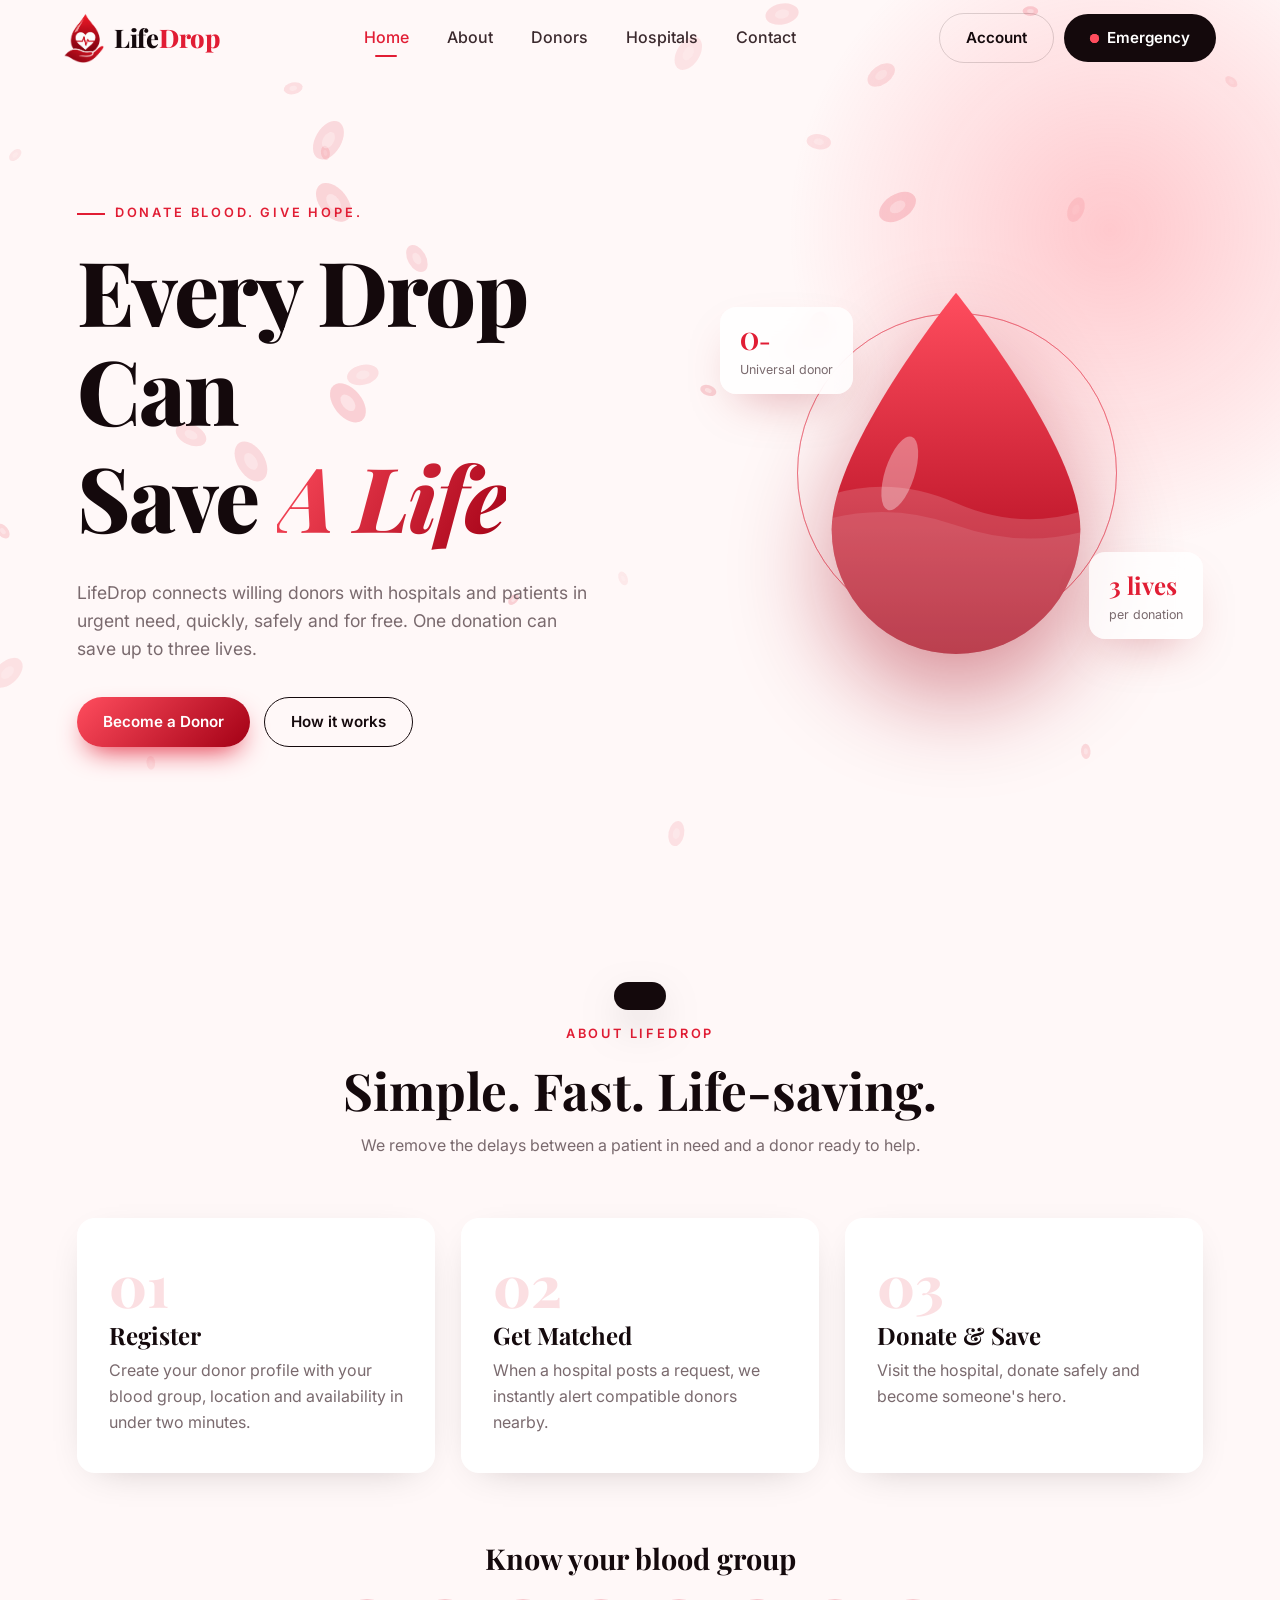
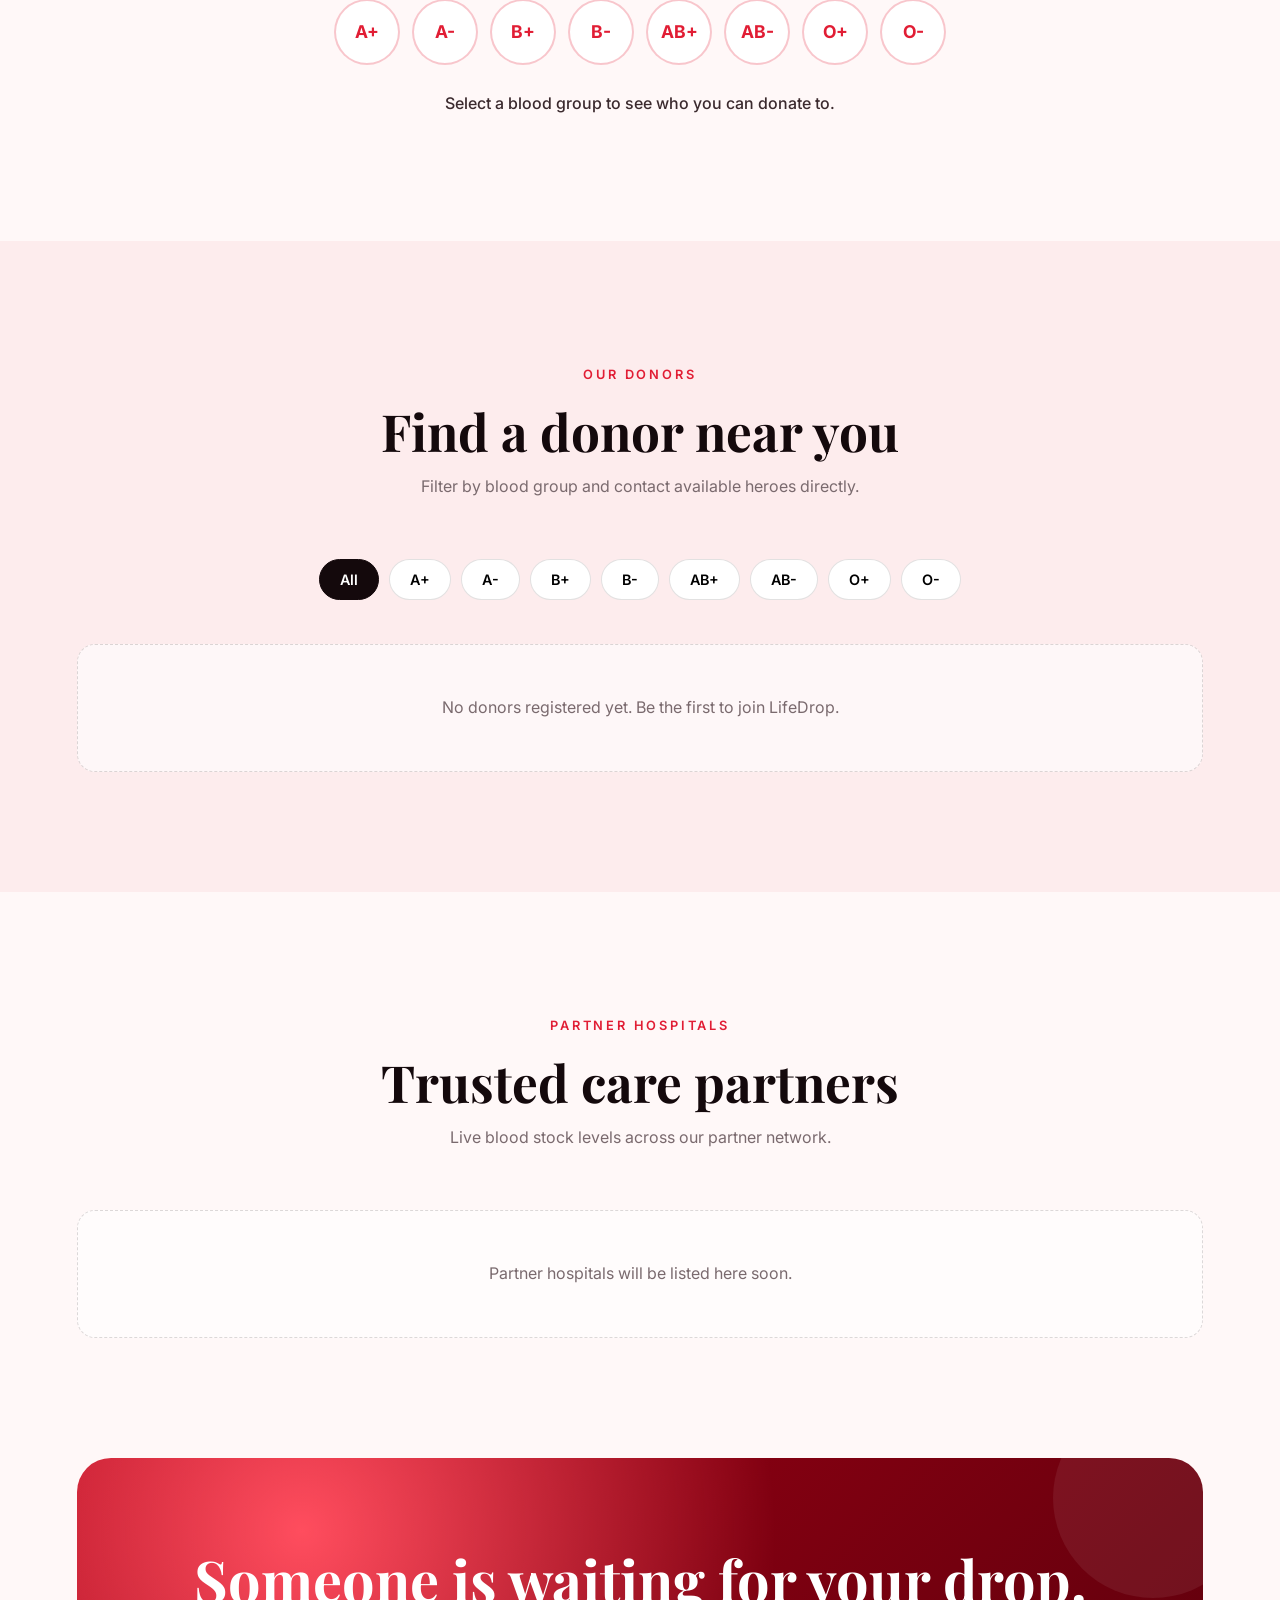
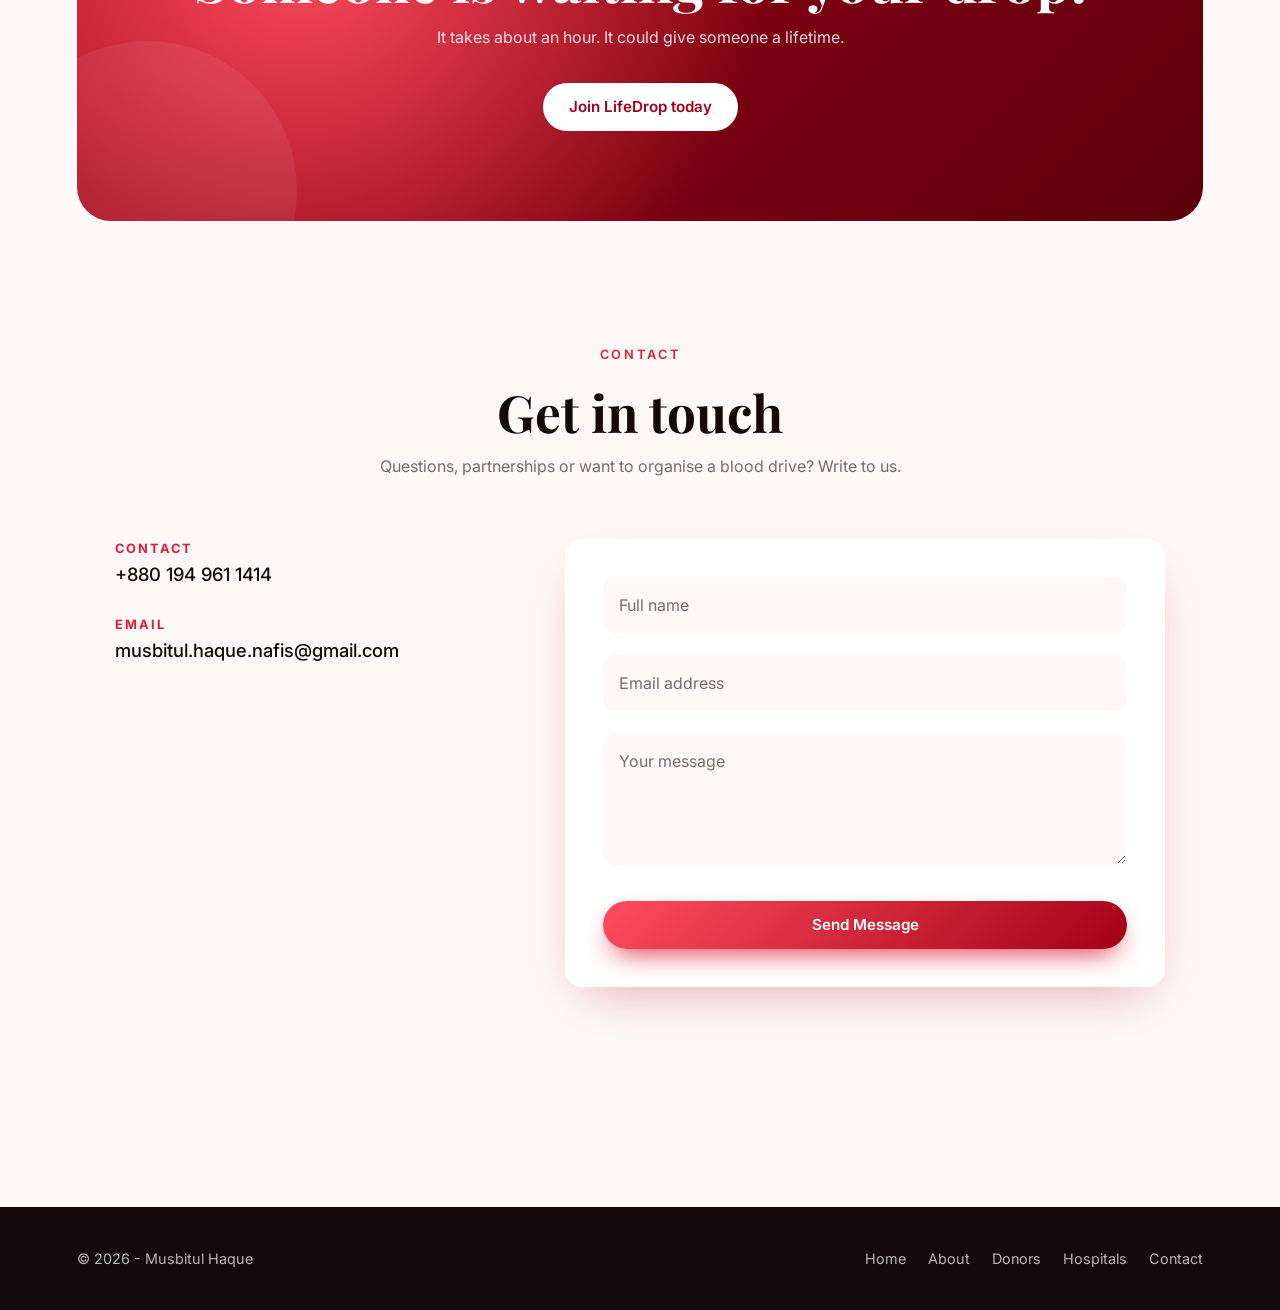
==== index.html @ 6211d126 "Update index.html" ====
<!DOCTYPE html>
<html lang="en">
    <head>
        <meta charset="UTF-8">
        <meta name="viewport" content="width=device-width, initial-scale=1.0">
        <meta name="description"
            content="LifeDrop connects blood donors with hospitals and patients in need. Every drop can save a life.">
        <title>LifeDrop - Every Drop Can Save A Life</title>
        <link rel="preconnect" href="https://fonts.googleapis.com">
        <link rel="preconnect" href="https://fonts.gstatic.com" crossorigin>
        <link
            href="https://fonts.googleapis.com/css2?family=Inter:wght@400;500;600&family=Playfair+Display:wght@600;700;800&display=swap"
            rel="stylesheet">
        <link rel="stylesheet" href="css/style.css">
    </head>
    <body>

        <!-- Preloader -->
        <div class="preloader" id="preloader" aria-hidden="true">
            <svg class="preloader-drop" viewBox="0 0 100 130">
                <path
                    d="M50 4 C50 4 8 56 8 84 a42 42 0 0 0 84 0 C92 56 50 4 50 4Z" />
            </svg>
            <p class="preloader-text">LifeDrop</p>
        </div>

        <div class="scroll-progress" id="scrollProgress"></div>
        <canvas id="particles" aria-hidden="true"></canvas>

        <header id="siteHeader">
            <div class="logo">
                <a href="#Home" class="brand" aria-label="LifeDrop home">
                    <img src="Image/logo.png" alt>
                    <span class="brand-name">Life<em>Drop</em></span>
                </a>
            </div>

            <nav class="nav-links" id="navLinks" aria-label="Main navigation">
                <a href="#Home" class="active">Home</a>
                <a href="#About">About</a>
                <a href="#Donors">Donors</a>
                <a href="#Hospitals">Hospitals</a>
                <a href="#Contact">Contact</a>
            </nav>

            <div class="header-actions">
                <button class="btn btn-ghost" type="button"
                    id="accountBtn">Account</button>
                <button class="btn btn-emergency" type="button"
                    id="emergencyBtn">
                    <span class="pulse-dot"></span> Emergency
                </button>
                <button class="burger" id="burger" type="button"
                    aria-label="Open menu" aria-expanded="false"
                    aria-controls="mobileMenu">
                    <span></span><span></span><span></span>
                </button>
            </div>
        </header>


        <!-- Mobile menu (lives outside <header> so backdrop-filter can't clip it) -->
        <div class="mmenu" id="mobileMenu" aria-hidden="true" role="dialog"
            aria-modal="true" aria-label="Site menu">
            <div class="mmenu-scrim" data-mclose></div>
            <div class="mmenu-panel" id="mmenuPanel">
                <div class="mmenu-fx" aria-hidden="true">
                    <i class="mm-glow mm-glow-a"></i>
                    <i class="mm-glow mm-glow-b"></i>
                    <i class="mm-ring"></i><i class="mm-ring r2"></i>
                    <svg class="mm-drop" viewBox="0 0 100 130"><path
                            d="M50 4 C50 4 8 56 8 84 a42 42 0 0 0 84 0 C92 56 50 4 50 4Z" /></svg>
                    <i class="mm-grain"></i>
                </div>

                <div class="mmenu-top">
                    <a href="#Home" class="mm-brand" data-mlink>
                        <img src="Image/logo.png" alt>
                        <span>Life<em>Drop</em></span>
                    </a>
                    <button class="mm-close" type="button" data-mclose
                        aria-label="Close menu"><span></span><span></span></button>
                </div>

                <nav class="mmenu-nav" aria-label="Mobile navigation">
                    <a href="#Home" data-mlink style="--i:0"><span>Home</span><b>&rarr;</b></a>
                    <a href="#About" data-mlink style="--i:1"><span>About</span><b>&rarr;</b></a>
                    <a href="#Donors" data-mlink style="--i:2"><span>Donors</span><b>&rarr;</b></a>
                    <a href="#Hospitals" data-mlink style="--i:3"><span>Hospitals</span><b>&rarr;</b></a>
                    <a href="#Contact" data-mlink style="--i:4"><span>Contact</span><b>&rarr;</b></a>
                </nav>

                <div class="mmenu-foot">
                    <div class="mm-actions" style="--i:5">
                        <button class="btn btn-ghost-light" type="button"
                            id="mmAccount">Account</button>
                        <button class="btn btn-primary" type="button"
                            id="mmEmergency"><span class="pulse-dot"></span> Emergency</button>
                    </div>
                    <p class="mm-contact" style="--i:6">
                        <span>+880 194 961 1414</span>
                        <span>musbitul.haque.nafis@gmail.com</span>
                    </p>
                </div>
            </div>
        </div>

        <main>
            <!-- HOME -->
            <section id="Home" class="hero">
                <div class="hero-glow"></div>
                <div class="hero-content">
                    <span class="eyebrow reveal">Donate blood. Give hope.</span>
                    <h1 class="hero-title">
                        <span class="line"><span>Every Drop Can</span></span>
                        <span class="line"><span>Save <em>A
                                    Life</em></span></span>
                    </h1>
                    <p class="hero-sub reveal" style="--d:.9s">
                        LifeDrop connects willing donors with hospitals and
                        patients in urgent need,
                        quickly, safely and for free. One donation can save up
                        to three lives.
                    </p>
                    <div class="hero-cta reveal" style="--d:1.1s">
                        <a href="#Donors" class="btn btn-primary">Become a
                            Donor</a>
                        <a href="#About" class="btn btn-outline">How it
                            works</a>
                    </div>
                </div>

                <div class="hero-visual" id="heroVisual">
                    <div class="ring ring-1"></div>
                    <div class="ring ring-2"></div>
                    <div class="ring ring-3"></div>
                    <svg class="big-drop" viewBox="0 0 200 260"
                        aria-hidden="true">
                        <defs>
                            <lineargradient id="dropGrad" x1="0" y1="0" x2="0"
                                y2="1">
                                <stop offset="0" stop-color="#ff4d5e" />
                                <stop offset="1" stop-color="#a30015" />
                            </lineargradient>
                            <clippath id="dropClip">
                                <path
                                    d="M100 8 C100 8 16 112 16 168 a84 84 0 0 0 168 0 C184 112 100 8 100 8Z" />
                            </clippath>
                        </defs>
                        <path
                            d="M100 8 C100 8 16 112 16 168 a84 84 0 0 0 168 0 C184 112 100 8 100 8Z"
                            fill="url(#dropGrad)" />
                        <g clip-path="url(#dropClip)">
                            <path class="wave wave-a"
                                d="M-200 150 q50 -22 100 0 t100 0 t100 0 t100 0 t100 0 V300 H-200Z"
                                fill="rgba(255,255,255,.16)" />
                            <path class="wave wave-b"
                                d="M-200 165 q50 -18 100 0 t100 0 t100 0 t100 0 t100 0 V300 H-200Z"
                                fill="rgba(255,255,255,.10)" />
                        </g>
                        <ellipse cx="62" cy="130" rx="10" ry="26"
                            fill="rgba(255,255,255,.35)"
                            transform="rotate(18 62 130)" />
                    </svg>
                    <div
                        class="float-card fc-1"><strong>O-</strong><span>Universal
                            donor</span></div>
                    <div class="float-card fc-2"><strong>3
                            lives</strong><span>per donation</span></div>
                </div>
            </section>

            <!-- ABOUT -->
            <section id="About" class="section">
                <div class="section-head reveal">
                    <span class="eyebrow">About LifeDrop</span>
                    <h2>Simple. Fast. Life-saving.</h2>
                    <p>We remove the delays between a patient in need and a
                        donor ready to help.</p>
                </div>

                <div class="steps">
                    <article class="step tilt reveal">
                        <div class="step-num">01</div>
                        <h3>Register</h3>
                        <p>Create your donor profile with your blood group,
                            location and availability in under two minutes.</p>
                    </article>
                    <article class="step tilt reveal" style="--d:.15s">
                        <div class="step-num">02</div>
                        <h3>Get Matched</h3>
                        <p>When a hospital posts a request, we instantly alert
                            compatible donors nearby.</p>
                    </article>
                    <article class="step tilt reveal" style="--d:.3s">
                        <div class="step-num">03</div>
                        <h3>Donate &amp; Save</h3>
                        <p>Visit the hospital, donate safely and become
                            someone's hero.</p>
                    </article>
                </div>

                <div class="compat reveal">
                    <h3>Know your blood group</h3>
                    <div class="group-picker" id="groupPicker"
                        role="tablist"></div>
                    <p class="compat-result" id="compatResult">Select a blood
                        group to see who you can donate to.</p>
                </div>
            </section>

            <!-- DONORS -->
            <section id="Donors" class="section section-alt">
                <div class="section-head reveal">
                    <span class="eyebrow">Our Donors</span>
                    <h2>Find a donor near you</h2>
                    <p>Filter by blood group and contact available heroes
                        directly.</p>
                </div>

                <div class="filters reveal" id="donorFilters"></div>
                <div class="donor-grid" id="donorGrid"></div>
            </section>

            <!-- HOSPITALS -->
            <section id="Hospitals" class="section">
                <div class="section-head reveal">
                    <span class="eyebrow">Partner Hospitals</span>
                    <h2>Trusted care partners</h2>
                    <p>Live blood stock levels across our partner network.</p>
                </div>
                <div class="hospital-grid" id="hospitalGrid"></div>
            </section>

            <!-- CTA -->
            <section class="cta">
                <div class="cta-inner reveal">
                    <h2>Someone is waiting for your drop.</h2>
                    <p>It takes about an hour. It could give someone a
                        lifetime.</p>
                    <a href="#Contact" class="btn btn-light">Join LifeDrop
                        today</a>
                </div>
            </section>

            <!-- CONTACT -->
            <section id="Contact" class="section">
                <div class="section-head reveal">
                    <span class="eyebrow">Contact</span>
                    <h2>Get in touch</h2>
                    <p>Questions, partnerships or want to organise a blood
                        drive? Write to us.</p>
                </div>

                <div class="contact-wrap">
                    <div class="contact-info reveal">
                        <div><h4>Contact</h4><p>+880 194 961 1414</p></div>
                        <div><h4>Email</h4><p>musbitul.haque.nafis@gmail.com</p></div>
                    </div>

                    <form class="contact-form reveal" id="contactForm"
                        novalidate style="--d:.15s">
                        <div class="field">
                            <input type="text" id="cName" name="name"
                                placeholder=" " required>
                            <label for="cName">Full name</label>
                            <small class="error"></small>
                        </div>
                        <div class="field">
                            <input type="email" id="cEmail" name="email"
                                placeholder=" " required>
                            <label for="cEmail">Email address</label>
                            <small class="error"></small>
                        </div>
                        <div class="field">
                            <textarea id="cMsg" name="message" rows="4"
                                placeholder=" " required></textarea>
                            <label for="cMsg">Your message</label>
                            <small class="error"></small>
                        </div>
                        <button type="submit"
                            class="btn btn-primary btn-block">Send
                            Message</button>
                    </form>
                </div>
            </section>
        </main>

        <footer>
            <p>&copy; <span id="year">2026</span> - Musbitul Haque</p>
            <nav>
                <a href="#Home">Home</a><a href="#About">About</a><a
                    href="#Donors">Donors</a>
                <a href="#Hospitals">Hospitals</a><a href="#Contact">Contact</a>
            </nav>
        </footer>

        <!-- Emergency modal -->
        <div class="modal" id="emergencyModal" aria-hidden="true">
            <div class="modal-backdrop" data-close></div>
            <div class="modal-box" role="dialog" aria-modal="true"
                aria-labelledby="emTitle">
                <button class="modal-close" data-close
                    aria-label="Close">&times;</button>
                <h3 id="emTitle">Emergency Blood Request</h3>
                <p>Tell us what is needed. We will alert matching donors
                    immediately.</p>
                <form id="emergencyForm" novalidate>
                    <div class="field">
                        <select id="emGroup" required>
                            <option value disabled selected></option>
                            <option>A+</option><option>A-</option><option>B+</option><option>B-</option>
                            <option>AB+</option><option>AB-</option><option>O+</option><option>O-</option>
                        </select>
                        <label for="emGroup">Blood group needed</label>
                        <small class="error"></small>
                    </div>
                    <div class="field">
                        <input type="text" id="emHospital" placeholder=" "
                            required>
                        <label for="emHospital">Hospital / location</label>
                        <small class="error"></small>
                    </div>
                    <div class="field">
                        <input type="tel" id="emPhone" placeholder=" " required>
                        <label for="emPhone">Contact number</label>
                        <small class="error"></small>
                    </div>
                    <button type="submit"
                        class="btn btn-emergency btn-block">Send Alert</button>
                </form>
            </div>
        </div>


        <!-- Auth modal -->
        <div class="modal" id="authModal" aria-hidden="true">
            <div class="modal-backdrop" data-aclose></div>
            <div class="modal-box auth-box" role="dialog" aria-modal="true"
                aria-labelledby="authTitle">
                <button class="modal-close" data-aclose
                    aria-label="Close">&times;</button>

                <!-- signed out -->
                <div id="authGuest">
                    <h3 id="authTitle">Welcome back</h3>
                    <p id="authSub">Log in to manage your donor profile and requests.</p>

                    <div class="auth-tabs" role="tablist">
                        <button type="button" role="tab" class="active" data-tab="login" aria-selected="true">Log in</button>
                        <button type="button" role="tab" data-tab="signup" aria-selected="false">Sign up</button>
                        <i class="auth-tab-ink"></i>
                    </div>

                    <button type="button" class="btn-google" id="googleBtn">
                        <svg viewBox="0 0 48 48" aria-hidden="true"><path fill="#EA4335" d="M24 9.5c3.5 0 6.6 1.2 9.1 3.6l6.8-6.8C35.8 2.4 30.3 0 24 0 14.6 0 6.5 5.4 2.6 13.2l7.9 6.1C12.4 13.6 17.7 9.5 24 9.5z"/><path fill="#4285F4" d="M46.5 24.5c0-1.6-.1-3.1-.4-4.5H24v9h12.7c-.6 3-2.3 5.5-4.8 7.2l7.5 5.8c4.4-4.1 7.1-10.1 7.1-17.5z"/><path fill="#FBBC05" d="M10.5 28.7A14.5 14.5 0 0 1 9.5 24c0-1.6.3-3.2.9-4.7l-7.9-6.1A24 24 0 0 0 0 24c0 3.9.9 7.5 2.6 10.8l7.9-6.1z"/><path fill="#34A853" d="M24 48c6.5 0 11.9-2.1 15.9-5.8l-7.5-5.8c-2.1 1.4-4.8 2.3-8.4 2.3-6.3 0-11.6-4.1-13.5-9.8l-7.9 6.1C6.5 42.6 14.6 48 24 48z"/></svg>
                        Continue with Google
                    </button>
                    <div class="auth-or"><span>or use email</span></div>

                    <form id="loginForm" class="auth-form" novalidate>
                        <div class="field">
                            <input type="email" id="lEmail" placeholder=" " autocomplete="email" required>
                            <label for="lEmail">Email address</label>
                            <small class="error"></small>
                        </div>
                        <div class="field">
                            <input type="password" id="lPass" placeholder=" " autocomplete="current-password" required>
                            <label for="lPass">Password</label>
                            <button type="button" class="pw-toggle" aria-label="Show password">Show</button>
                            <small class="error"></small>
                        </div>
                        <button type="submit" class="btn btn-primary btn-block">Log in</button>
                    </form>

                    <form id="signupForm" class="auth-form" novalidate hidden>
                        <div class="field">
                            <input type="text" id="sName" placeholder=" " autocomplete="name" required>
                            <label for="sName">Full name</label>
                            <small class="error"></small>
                        </div>
                        <div class="field">
                            <input type="email" id="sEmail" placeholder=" " autocomplete="email" required>
                            <label for="sEmail">Email address</label>
                            <small class="error"></small>
                        </div>
                        <div class="field">
                            <input type="password" id="sPass" placeholder=" " autocomplete="new-password" data-min="8" required>
                            <label for="sPass">Password (min 8 characters)</label>
                            <button type="button" class="pw-toggle" aria-label="Show password">Show</button>
                            <small class="error"></small>
                        </div>
                        <button type="submit" class="btn btn-primary btn-block">Create account</button>
                    </form>
                </div>

                <!-- signed in -->
                <div id="authUser" hidden>
                    <div class="auth-avatar" id="authAvatar"></div>
                    <h3 id="authName">Hello</h3>
                    <p id="authEmail"></p>
                    <button type="button" class="btn btn-emergency btn-block" id="logoutBtn">Sign out</button>
                </div>
            </div>
        </div>

        <button class="to-top" id="toTop"
            aria-label="Back to top">&uarr;</button>
        <div class="toast" id="toast" role="status"></div>

        <script src="js/script.js"></script>
    </body>
</html>
---- css/style.css ----
:root {
  --red: #e11d34;
  --red-dark: #a30015;
  --red-light: #ff4d5e;
  --ink: #14090c;
  --ink-soft: #3b2a2e;
  --muted: #7a6a6e;
  --bg: #fff8f8;
  --bg-alt: #fdeced;
  --white: #fff;
  --radius: 18px;
  --shadow: 0 20px 50px -20px rgba(163, 0, 21, 0.35);
  --ease: cubic-bezier(0.22, 1, 0.36, 1);
  --header-h: 76px;
}

*,
*::before,
*::after {
  box-sizing: border-box;
  margin: 0;
  padding: 0;
}
html {
  scroll-behavior: smooth;
  scroll-padding-top: var(--header-h);
}
body {
  font-family: "Inter", system-ui, sans-serif;
  background: var(--bg);
  color: var(--ink);
  line-height: 1.6;
  overflow-x: hidden;
}
body.locked {
  overflow: hidden;
}
img {
  max-width: 100%;
  display: block;
}
a {
  color: inherit;
  text-decoration: none;
}
button {
  font: inherit;
  cursor: pointer;
  border: 0;
  background: none;
}
h1,
h2,
h3 {
  font-family: "Playfair Display", serif;
  line-height: 1.1;
}

/*Preloader*/
.preloader {
  position: fixed;
  inset: 0;
  z-index: 9999;
  display: grid;
  place-content: center;
  justify-items: center;
  gap: 18px;
  background: var(--ink);
  transition:
    transform 1s var(--ease),
    opacity 0.6s;
}
.preloader.done {
  transform: translateY(-100%);
  opacity: 0;
  pointer-events: none;
}
.preloader-drop {
  width: 54px;
  fill: var(--red);
  animation: dropBounce 1.1s ease-in-out infinite;
  filter: drop-shadow(0 0 20px rgba(225, 29, 52, 0.7));
}
.preloader-text {
  color: #fff;
  font-family: "Playfair Display", serif;
  font-size: 1.6rem;
  letter-spacing: 0.3em;
  text-transform: uppercase;
  animation: fadePulse 1.4s ease-in-out infinite;
}
@keyframes dropBounce {
  0%,
  100% {
    transform: translateY(-8px) scale(0.95, 1.05);
  }
  50% {
    transform: translateY(8px) scale(1.1, 0.9);
  }
}
@keyframes fadePulse {
  50% {
    opacity: 0.35;
  }
}

/*Scroll progress & canvas*/
.scroll-progress {
  position: fixed;
  top: 0;
  left: 0;
  height: 3px;
  width: 100%;
  background: linear-gradient(90deg, var(--red-light), var(--red-dark));
  transform-origin: left;
  transform: scaleX(0);
  z-index: 1100;
}
#particles {
  position: fixed;
  inset: 0;
  width: 100%;
  height: 100%;
  z-index: 0;
  pointer-events: none;
  opacity: 0.7;
}
main,
footer {
  position: relative;
  z-index: 1;
}

/*Header*/
header {
  position: fixed;
  top: 0;
  left: 0;
  right: 0;
  z-index: 1000;
  height: var(--header-h);
  display: flex;
  align-items: center;
  justify-content: space-between;
  padding: 0 clamp(18px, 5vw, 64px);
  transition:
    background 0.4s,
    box-shadow 0.4s,
    height 0.4s var(--ease),
    transform 0.5s var(--ease);
  animation: headerIn 1.1s var(--ease) 1.2s both;
}
header.scrolled {
  background: rgba(255, 248, 248, 0.82);
  backdrop-filter: blur(16px) saturate(1.4);
  box-shadow: 0 8px 30px -14px rgba(20, 9, 12, 0.25);
  height: 64px;
}
.empty-state {
  grid-column: 1 / -1;
  text-align: center;
  color: var(--muted);
  padding: 50px 20px;
  border: 1.5px dashed rgba(20, 9, 12, 0.15);
  border-radius: var(--radius);
  background: rgba(255, 255, 255, 0.6);
}
@keyframes headerIn {
  from {
    opacity: 0;
    transform: translateY(-40px);
  }
}

.logo img {
  height: 50px;
  width: auto;
  transition: transform 0.4s var(--ease);
}
.logo:hover img {
  transform: scale(1.06) rotate(-2deg);
}
.brand {
  display: flex;
  align-items: center;
  gap: 10px;
}
.brand-name {
  font-family: "Playfair Display", serif;
  font-weight: 800;
  font-size: 1.6rem;
  letter-spacing: -0.01em;
  color: var(--ink);
  line-height: 1;
}
.brand-name em {
  font-style: normal;
  color: var(--red);
}

.nav-links {
  display: flex;
  gap: 6px;
}
.nav-links a {
  position: relative;
  padding: 8px 16px;
  font-weight: 500;
  color: var(--ink-soft);
  border-radius: 999px;
  transition: color 0.3s;
}
.nav-links a::after {
  content: "";
  position: absolute;
  left: 50%;
  bottom: 2px;
  width: 0;
  height: 2px;
  background: var(--red);
  border-radius: 2px;
  transform: translateX(-50%);
  transition: width 0.4s var(--ease);
}
.nav-links a:hover,
.nav-links a.active {
  color: var(--red);
}
.nav-links a:hover::after,
.nav-links a.active::after {
  width: 22px;
}

.header-actions {
  display: flex;
  align-items: center;
  gap: 10px;
}

/*Buttons*/
.btn {
  position: relative;
  overflow: hidden;
  display: inline-flex;
  align-items: center;
  gap: 8px;
  padding: 12px 26px;
  border-radius: 999px;
  font-weight: 600;
  font-size: 0.95rem;
  transition:
    transform 0.35s var(--ease),
    box-shadow 0.35s,
    background 0.3s,
    color 0.3s;
}
.btn:hover {
  transform: translateY(-3px);
}
.btn:active {
  transform: translateY(0) scale(0.97);
}
.btn-primary {
  background: linear-gradient(135deg, var(--red-light), var(--red-dark));
  color: #fff;
  box-shadow: 0 12px 28px -10px var(--red);
}
.btn-primary:hover {
  box-shadow: 0 18px 34px -10px var(--red);
}
.btn-ghost {
  color: var(--ink);
  border: 1.5px solid rgba(20, 9, 12, 0.15);
}
.btn-ghost:hover {
  border-color: var(--red);
  color: var(--red);
}
.btn-outline {
  border: 1.5px solid var(--ink);
  color: var(--ink);
}
.btn-outline:hover {
  background: var(--ink);
  color: #fff;
}
.btn-emergency {
  background: var(--ink);
  color: #fff;
}
.btn-emergency:hover {
  background: var(--red);
  box-shadow: 0 14px 28px -10px var(--red);
}
.btn-light {
  background: #fff;
  color: var(--red-dark);
}
.btn-light:hover {
  box-shadow: 0 16px 34px -8px rgba(0, 0, 0, 0.4);
}
.btn-block {
  width: 100%;
  justify-content: center;
  margin-top: 6px;
}
.btn .ripple {
  position: absolute;
  border-radius: 50%;
  background: rgba(255, 255, 255, 0.5);
  transform: scale(0);
  animation: ripple 0.7s linear;
  pointer-events: none;
}
@keyframes ripple {
  to {
    transform: scale(4);
    opacity: 0;
  }
}

.pulse-dot {
  width: 9px;
  height: 9px;
  border-radius: 50%;
  background: var(--red-light);
  position: relative;
}
.pulse-dot::after {
  content: "";
  position: absolute;
  inset: 0;
  border-radius: 50%;
  background: var(--red-light);
  animation: pulse 1.6s infinite;
}
@keyframes pulse {
  to {
    transform: scale(3.2);
    opacity: 0;
  }
}

.burger {
  display: none;
  width: 44px;
  height: 44px;
  -webkit-tap-highlight-color: transparent;
  flex-direction: column;
  align-items: center;
  justify-content: center;
  gap: 5px;
}
.burger span {
  width: 22px;
  height: 2px;
  background: var(--ink);
  border-radius: 2px;
  transition:
    transform 0.4s var(--ease),
    opacity 0.3s;
}
.burger.open span:nth-child(1) {
  transform: translateY(7px) rotate(45deg);
}
.burger.open span:nth-child(2) {
  opacity: 0;
}
.burger.open span:nth-child(3) {
  transform: translateY(-7px) rotate(-45deg);
}

/*Hero*/
.hero {
  min-height: 100vh;
  position: relative;
  display: grid;
  grid-template-columns: 1.1fr 0.9fr;
  align-items: center;
  gap: 30px;
  padding: calc(var(--header-h) + 30px) clamp(18px, 6vw, 90px) 60px;
  overflow: hidden;
}
.hero-glow {
  position: absolute;
  width: 700px;
  height: 700px;
  right: -180px;
  top: -120px;
  border-radius: 50%;
  background: radial-gradient(circle, rgba(255, 77, 94, 0.28), transparent 65%);
  animation: glowDrift 12s ease-in-out infinite alternate;
  z-index: -1;
}
@keyframes glowDrift {
  to {
    transform: translate(-80px, 90px) scale(1.15);
  }
}

.eyebrow {
  display: inline-block;
  font-size: 0.8rem;
  font-weight: 600;
  letter-spacing: 0.22em;
  text-transform: uppercase;
  color: var(--red);
  margin-bottom: 18px;
  padding-left: 38px;
  position: relative;
}
.eyebrow::before {
  content: "";
  position: absolute;
  left: 0;
  top: 50%;
  width: 28px;
  height: 2px;
  background: var(--red);
}

.hero-title {
  font-size: clamp(2.8rem, 7vw, 5.6rem);
  font-weight: 800;
  letter-spacing: -0.02em;
}
.hero-title .line {
  display: block;
  overflow: hidden;
  padding-bottom: 0.1em;
}
.hero-title .line > span {
  display: block;
  transform: translateY(110%);
  animation: lineUp 1.2s var(--ease) forwards;
}
.hero-title .line:nth-child(1) > span {
  animation-delay: 1.3s;
}
.hero-title .line:nth-child(2) > span {
  animation-delay: 1.5s;
}
.hero-title em {
  font-style: italic;
  background: linear-gradient(120deg, var(--red-light), var(--red-dark));
  -webkit-background-clip: text;
  background-clip: text;
  color: transparent;
}
@keyframes lineUp {
  to {
    transform: none;
  }
}

.hero-sub {
  max-width: 520px;
  margin: 24px 0 34px;
  font-size: 1.1rem;
  color: var(--muted);
}
.hero-cta {
  display: flex;
  gap: 14px;
  flex-wrap: wrap;
}

/* hero visual */
.hero-visual {
  position: relative;
  display: grid;
  place-items: center;
  min-height: 460px;
  transition: transform 0.2s ease-out;
}
.big-drop {
  width: min(300px, 60%);
  filter: drop-shadow(0 40px 50px rgba(163, 0, 21, 0.45));
  animation:
    float 5s ease-in-out infinite,
    dropIn 1.6s var(--ease) 1.2s both;
  z-index: 2;
}
@keyframes dropIn {
  from {
    opacity: 0;
    transform: translateY(-120px) scale(0.6);
  }
}
@keyframes float {
  50% {
    transform: translateY(-22px);
  }
}
.wave {
  animation: waveMove 5s linear infinite;
}
.wave-b {
  animation-duration: 8s;
  animation-direction: reverse;
}
@keyframes waveMove {
  to {
    transform: translateX(200px);
  }
}

.ring {
  position: absolute;
  border-radius: 50%;
  border: 1.5px solid rgba(225, 29, 52, 0.25);
  animation: ringOut 6s linear infinite;
}
.ring-1 {
  width: 320px;
  height: 320px;
}
.ring-2 {
  width: 320px;
  height: 320px;
  animation-delay: 2s;
}
.ring-3 {
  width: 320px;
  height: 320px;
  animation-delay: 4s;
}
@keyframes ringOut {
  from {
    transform: scale(0.7);
    opacity: 0.9;
  }
  to {
    transform: scale(1.9);
    opacity: 0;
  }
}

.float-card {
  position: absolute;
  z-index: 3;
  display: grid;
  padding: 14px 20px;
  border-radius: 16px;
  background: rgba(255, 255, 255, 0.8);
  backdrop-filter: blur(12px);
  box-shadow: var(--shadow);
  animation: float 6s ease-in-out infinite;
}
.float-card strong {
  font-family: "Playfair Display", serif;
  font-size: 1.5rem;
  color: var(--red);
}
.float-card span {
  font-size: 0.78rem;
  color: var(--muted);
}
.fc-1 {
  top: 14%;
  left: 2%;
  animation-delay: -1s;
}
.fc-2 {
  bottom: 14%;
  right: 0;
  animation-delay: -3s;
}

/*Reveal*/
.reveal {
  opacity: 0;
  transform: translateY(40px);
  transition:
    opacity 1s var(--ease) var(--d, 0s),
    transform 1s var(--ease) var(--d, 0s);
}
.reveal.in {
  opacity: 1;
  transform: none;
}
.hero .reveal {
  animation: fadeUp 1.1s var(--ease) var(--d, 1.1s) forwards;
  transition: none;
}
@keyframes fadeUp {
  to {
    opacity: 1;
    transform: none;
  }
}

/*Stats*/
.stats {
  display: grid;
  grid-template-columns: repeat(4, 1fr);
  gap: 20px;
  margin: 0 clamp(18px, 6vw, 90px);
  padding: 40px;
  background: linear-gradient(135deg, var(--red), var(--red-dark));
  color: #fff;
  border-radius: 28px;
  box-shadow: var(--shadow);
  position: relative;
  z-index: 2;
}
.stat {
  text-align: center;
}
.stat b {
  display: block;
  font-family: "Playfair Display", serif;
  font-size: clamp(2rem, 4vw, 3.2rem);
}
.stat span {
  font-size: 0.9rem;
  opacity: 0.85;
}

/*Sections*/
.section {
  padding: 120px clamp(18px, 6vw, 90px);
}
.section-alt {
  background: var(--bg-alt);
}
.section-head {
  max-width: 640px;
  margin: 0 auto 60px;
  text-align: center;
}
.section-head .eyebrow {
  padding-left: 0;
}
.section-head .eyebrow::before {
  display: none;
}
.section-head h2 {
  font-size: clamp(2rem, 4.5vw, 3.2rem);
  margin-bottom: 14px;
}
.section-head p {
  color: var(--muted);
}

/* steps */
.steps {
  display: grid;
  grid-template-columns: repeat(auto-fit, minmax(260px, 1fr));
  gap: 26px;
}
.step {
  position: relative;
  padding: 38px 32px;
  background: #fff;
  border-radius: var(--radius);
  box-shadow: 0 10px 40px -22px rgba(20, 9, 12, 0.3);
  overflow: hidden;
  transition:
    box-shadow 0.4s,
    transform 0.25s ease-out;
  transform-style: preserve-3d;
}
.step::before {
  content: "";
  position: absolute;
  left: 0;
  top: 0;
  height: 4px;
  width: 100%;
  background: linear-gradient(90deg, var(--red-light), var(--red-dark));
  transform: scaleX(0);
  transform-origin: left;
  transition: transform 0.6s var(--ease);
}
.step:hover::before {
  transform: scaleX(1);
}
.step:hover {
  box-shadow: var(--shadow);
}
.step-num {
  font-family: "Playfair Display", serif;
  font-size: 3.6rem;
  font-weight: 800;
  color: rgba(225, 29, 52, 0.14);
  line-height: 1;
  margin-bottom: 8px;
}
.step h3 {
  font-size: 1.5rem;
  margin-bottom: 10px;
}
.step p {
  color: var(--muted);
}

/* compatibility */
.compat {
  margin-top: 70px;
  text-align: center;
}
.compat h3 {
  font-size: 1.8rem;
  margin-bottom: 24px;
}
.group-picker {
  display: flex;
  justify-content: center;
  flex-wrap: wrap;
  gap: 12px;
}
.group-btn {
  width: 66px;
  height: 66px;
  border-radius: 50%;
  font-weight: 700;
  font-size: 1.1rem;
  color: var(--red);
  background: #fff;
  border: 2px solid rgba(225, 29, 52, 0.25);
  transition:
    transform 0.35s var(--ease),
    background 0.3s,
    color 0.3s,
    box-shadow 0.3s;
}
.group-btn:hover {
  transform: translateY(-5px) scale(1.06);
}
.group-btn.active {
  background: var(--red);
  color: #fff;
  border-color: var(--red);
  box-shadow: 0 14px 28px -10px var(--red);
  transform: scale(1.12);
}
.compat-result {
  margin-top: 26px;
  min-height: 30px;
  color: var(--ink-soft);
  font-weight: 500;
  transition: opacity 0.3s;
}
.compat-result strong {
  color: var(--red);
}

/* donors */
.filters {
  display: flex;
  flex-wrap: wrap;
  justify-content: center;
  gap: 10px;
  margin-bottom: 44px;
}
.chip {
  padding: 8px 20px;
  border-radius: 999px;
  font-weight: 600;
  font-size: 0.9rem;
  background: #fff;
  border: 1.5px solid rgba(20, 9, 12, 0.12);
  transition: all 0.3s var(--ease);
}
.chip:hover {
  border-color: var(--red);
  color: var(--red);
}
.chip.active {
  background: var(--ink);
  border-color: var(--ink);
  color: #fff;
}

.donor-grid {
  display: grid;
  grid-template-columns: repeat(auto-fill, minmax(250px, 1fr));
  gap: 24px;
}
.donor-card {
  padding: 28px;
  background: #fff;
  border-radius: var(--radius);
  text-align: center;
  box-shadow: 0 10px 40px -24px rgba(20, 9, 12, 0.35);
  animation: cardIn 0.7s var(--ease) both;
  transition:
    transform 0.4s var(--ease),
    box-shadow 0.4s;
}
.donor-card:hover {
  transform: translateY(-10px);
  box-shadow: var(--shadow);
}
@keyframes cardIn {
  from {
    opacity: 0;
    transform: translateY(30px) scale(0.96);
  }
}
.avatar {
  width: 74px;
  height: 74px;
  margin: 0 auto 14px;
  border-radius: 50%;
  display: grid;
  place-items: center;
  font-weight: 700;
  font-size: 1.4rem;
  color: #fff;
  background: linear-gradient(135deg, var(--red-light), var(--red-dark));
}
.donor-card h4 {
  font-size: 1.1rem;
}
.donor-card .loc {
  color: var(--muted);
  font-size: 0.88rem;
  margin-bottom: 14px;
}
.badge {
  display: inline-block;
  padding: 4px 14px;
  border-radius: 999px;
  background: var(--bg-alt);
  color: var(--red-dark);
  font-weight: 700;
  margin-bottom: 14px;
}
.status {
  display: flex;
  align-items: center;
  justify-content: center;
  gap: 8px;
  font-size: 0.82rem;
  color: var(--muted);
  margin-bottom: 18px;
}
.status i {
  width: 8px;
  height: 8px;
  border-radius: 50%;
  background: #22c55e;
}
.status.off i {
  background: #f59e0b;
}
.donor-card .btn {
  padding: 10px 22px;
  width: 100%;
  justify-content: center;
}

/* hospitals */
.hospital-grid {
  display: grid;
  grid-template-columns: repeat(auto-fit, minmax(300px, 1fr));
  gap: 26px;
}
.hospital {
  padding: 30px;
  background: #fff;
  border-radius: var(--radius);
  box-shadow: 0 10px 40px -24px rgba(20, 9, 12, 0.35);
  transition:
    transform 0.4s var(--ease),
    box-shadow 0.4s;
}
.hospital:hover {
  transform: translateY(-8px);
  box-shadow: var(--shadow);
}
.hospital h3 {
  font-size: 1.3rem;
}
.hospital .addr {
  color: var(--muted);
  font-size: 0.9rem;
  margin-bottom: 20px;
}
.stock {
  display: grid;
  grid-template-columns: 38px 1fr 34px;
  align-items: center;
  gap: 10px;
  margin-bottom: 9px;
  font-size: 0.82rem;
}
.stock b {
  color: var(--red);
}
.bar {
  height: 7px;
  background: var(--bg-alt);
  border-radius: 7px;
  overflow: hidden;
}
.bar i {
  display: block;
  height: 100%;
  width: 0;
  border-radius: 7px;
  background: linear-gradient(90deg, var(--red-light), var(--red-dark));
  transition: width 1.4s var(--ease);
}
.bar i.low {
  background: linear-gradient(90deg, #fbbf24, #f59e0b);
}

/* CTA */
.cta {
  margin: 0 clamp(18px, 6vw, 90px);
}
.cta-inner {
  position: relative;
  overflow: hidden;
  text-align: center;
  color: #fff;
  padding: 90px 30px;
  border-radius: 34px;
  background:
    radial-gradient(circle at 20% 20%, var(--red-light), transparent 50%),
    linear-gradient(135deg, var(--red-dark), #5c000c);
}
.cta-inner::before,
.cta-inner::after {
  content: "";
  position: absolute;
  border-radius: 50%;
  background: rgba(255, 255, 255, 0.07);
  animation: float 7s ease-in-out infinite;
}
.cta-inner::before {
  width: 300px;
  height: 300px;
  left: -80px;
  bottom: -120px;
}
.cta-inner::after {
  width: 200px;
  height: 200px;
  right: -50px;
  top: -60px;
  animation-delay: -3s;
}
.cta h2 {
  font-size: clamp(2rem, 5vw, 3.6rem);
  margin-bottom: 14px;
  position: relative;
}
.cta p {
  opacity: 0.85;
  margin-bottom: 32px;
  position: relative;
}
.cta .btn {
  position: relative;
}

/* contact */
.contact-wrap {
  display: grid;
  grid-template-columns: 0.8fr 1.2fr;
  gap: 50px;
  max-width: 1050px;
  margin: 0 auto;
}
.contact-info {
  display: grid;
  gap: 26px;
  align-content: start;
}
.contact-info h4 {
  color: var(--red);
  font-size: 0.8rem;
  letter-spacing: 0.15em;
  text-transform: uppercase;
}
.contact-info p {
  font-size: 1.15rem;
  font-weight: 500;
}
.contact-form {
  padding: 38px;
  background: #fff;
  border-radius: var(--radius);
  box-shadow: var(--shadow);
}

.field {
  position: relative;
  margin-bottom: 22px;
}
.field input,
.field textarea,
.field select {
  width: 100%;
  padding: 20px 16px 8px;
  font: inherit;
  color: var(--ink);
  background: var(--bg);
  border: 1.5px solid transparent;
  border-radius: 12px;
  outline: none;
  transition:
    border-color 0.3s,
    box-shadow 0.3s;
  resize: vertical;
  appearance: none;
}
.field input:focus,
.field textarea:focus,
.field select:focus {
  border-color: var(--red);
  box-shadow: 0 0 0 4px rgba(225, 29, 52, 0.1);
}
.field label {
  position: absolute;
  left: 16px;
  top: 16px;
  color: var(--muted);
  pointer-events: none;
  transition: all 0.25s var(--ease);
  transform-origin: left;
}
.field input:focus + label,
.field input:not(:placeholder-shown) + label,
.field textarea:focus + label,
.field textarea:not(:placeholder-shown) + label,
.field select:focus + label,
.field select:valid + label {
  top: 6px;
  transform: scale(0.78);
  color: var(--red);
}
.field.invalid input,
.field.invalid textarea,
.field.invalid select {
  border-color: #dc2626;
  animation: shake 0.4s;
}
.field .error {
  display: block;
  min-height: 0;
  color: #dc2626;
  font-size: 0.78rem;
  margin: 4px 4px 0;
}
@keyframes shake {
  25% {
    transform: translateX(-6px);
  }
  75% {
    transform: translateX(6px);
  }
}

/* footer */
footer {
  display: flex;
  flex-wrap: wrap;
  justify-content: space-between;
  gap: 16px;
  padding: 40px clamp(18px, 6vw, 90px);
  margin-top: 100px;
  background: var(--ink);
  color: rgba(255, 255, 255, 0.7);
  font-size: 0.9rem;
}
footer nav {
  display: flex;
  gap: 22px;
}
footer a:hover {
  color: var(--red-light);
}

/* modal */
.modal {
  position: fixed;
  inset: 0;
  z-index: 2000;
  display: grid;
  place-items: center;
  visibility: hidden;
  opacity: 0;
  transition:
    opacity 0.4s,
    visibility 0.4s;
}
.modal.open {
  visibility: visible;
  opacity: 1;
}
.modal-backdrop {
  position: absolute;
  inset: 0;
  background: rgba(20, 9, 12, 0.65);
  backdrop-filter: blur(6px);
}
.modal-box {
  position: relative;
  width: min(440px, 92vw);
  padding: 38px;
  background: #fff;
  border-radius: 24px;
  transform: translateY(40px) scale(0.94);
  transition: transform 0.5s var(--ease);
}
.modal.open .modal-box {
  transform: none;
}
.modal-box h3 {
  font-size: 1.7rem;
  margin-bottom: 8px;
  color: var(--red-dark);
}
.modal-box > p {
  color: var(--muted);
  margin-bottom: 24px;
  font-size: 0.95rem;
}
.modal-close {
  position: absolute;
  top: 14px;
  right: 18px;
  font-size: 2rem;
  line-height: 1;
  color: var(--muted);
  transition:
    transform 0.3s,
    color 0.3s;
}
.modal-close:hover {
  transform: rotate(90deg);
  color: var(--red);
}

/* toast / to-top */
.toast {
  position: fixed;
  left: 50%;
  bottom: 30px;
  z-index: 3000;
  padding: 14px 26px;
  border-radius: 999px;
  background: var(--ink);
  color: #fff;
  font-weight: 500;
  box-shadow: 0 16px 40px -10px rgba(0, 0, 0, 0.5);
  transform: translate(-50%, 140px);
  transition: transform 0.6s var(--ease);
}
.toast.show {
  transform: translate(-50%, 0);
}
.to-top {
  position: fixed;
  right: 24px;
  bottom: 24px;
  z-index: 900;
  width: 48px;
  height: 48px;
  border-radius: 50%;
  background: var(--red);
  color: #fff;
  font-size: 1.3rem;
  box-shadow: var(--shadow);
  opacity: 0;
  transform: translateY(30px);
  pointer-events: none;
  transition: all 0.4s var(--ease);
}
.to-top.show {
  opacity: 1;
  transform: none;
  pointer-events: auto;
}
.to-top:hover {
  background: var(--red-dark);
  transform: translateY(-4px);
}

/*Responsive*/
@media (max-width: 960px) {
  .hero {
    grid-template-columns: 1fr;
    text-align: center;
    padding-top: 120px;
  }
  .hero .eyebrow {
    padding-left: 0;
  }
  .hero .eyebrow::before {
    display: none;
  }
  .hero-sub {
    margin-inline: auto;
  }
  .hero-cta {
    justify-content: center;
  }
  .hero-visual {
    min-height: 380px;
  }
  .stats {
    grid-template-columns: repeat(2, 1fr);
    padding: 30px 20px;
  }
  .contact-wrap {
    grid-template-columns: 1fr;
  }
}
@media (max-width: 820px) {
  .burger {
    display: flex;
  }
  .header-actions .btn-ghost,
  .header-actions .btn-emergency {
    display: none;
  }
  .nav-links {
    display: none;
  }
}
@media (max-width: 520px) {
  .btn-emergency {
    padding: 10px 16px;
  }
  .float-card {
    display: none;
  }
  .section {
    padding: 80px 18px;
  }
  .contact-form {
    padding: 26px;
  }
}


/* ============================================================
   Mobile menu — cinematic full-screen drawer
   ============================================================ */
.mmenu {
  --mx: calc(100% - 40px);
  --my: 38px;
  position: fixed;
  inset: 0;
  z-index: 2500;
  visibility: hidden;
  pointer-events: none;
  display: none;
  transition: visibility 0s linear 1s;
}
.mmenu.open {
  visibility: visible;
  pointer-events: auto;
  transition-delay: 0s;
}
.mmenu-scrim {
  position: absolute;
  inset: 0;
  background: rgba(10, 3, 5, 0.6);
  backdrop-filter: blur(6px);
  -webkit-backdrop-filter: blur(6px);
  opacity: 0;
  transition: opacity 0.6s ease;
}
.mmenu.open .mmenu-scrim {
  opacity: 1;
}

.mmenu-panel {
  position: absolute;
  inset: 0;
  height: 100vh;
  height: 100dvh;
  display: flex;
  flex-direction: column;
  padding: max(18px, env(safe-area-inset-top)) clamp(22px, 7vw, 40px)
    max(24px, env(safe-area-inset-bottom));
  color: #fff;
  background:
    radial-gradient(120% 70% at 100% 0%, #3a0510 0%, transparent 60%),
    linear-gradient(170deg, #1d0a0f 0%, #0d0407 100%);
  overflow-x: hidden;
  overflow-y: auto;
  overscroll-behavior: contain;
  /* circular iris reveal from the burger position */
  clip-path: circle(0px at var(--mx) var(--my));
  -webkit-clip-path: circle(0px at var(--mx) var(--my));
  transition:
    clip-path 0.9s cubic-bezier(0.76, 0, 0.24, 1) 0.12s,
    -webkit-clip-path 0.9s cubic-bezier(0.76, 0, 0.24, 1) 0.12s;
}
.mmenu.open .mmenu-panel {
  clip-path: circle(150vmax at var(--mx) var(--my));
  -webkit-clip-path: circle(150vmax at var(--mx) var(--my));
  transition-delay: 0s;
}

/* cinematic letterbox sweep line */
.mmenu-panel::before {
  content: "";
  position: absolute;
  left: 0;
  top: 0;
  height: 2px;
  width: 100%;
  background: linear-gradient(90deg, transparent, var(--red-light), transparent);
  transform: translateX(-100%);
  z-index: 3;
}
.mmenu.open .mmenu-panel::before {
  animation: mmSweep 1.3s var(--ease) 0.25s both;
}
@keyframes mmSweep {
  to {
    transform: translateX(100%);
    opacity: 0;
  }
}

/* atmosphere */
.mmenu-fx {
  position: absolute;
  inset: 0;
  pointer-events: none;
  overflow: hidden;
  z-index: 0;
}
.mm-glow {
  position: absolute;
  border-radius: 50%;
  filter: blur(40px);
  opacity: 0;
  transition: opacity 1.2s ease 0.3s;
}
.mmenu.open .mm-glow {
  opacity: 1;
}
.mm-glow-a {
  width: 340px;
  height: 340px;
  right: -140px;
  top: -80px;
  background: radial-gradient(circle, rgba(255, 77, 94, 0.5), transparent 65%);
  animation: glowDrift 9s ease-in-out infinite alternate;
}
.mm-glow-b {
  width: 300px;
  height: 300px;
  left: -140px;
  bottom: -100px;
  background: radial-gradient(circle, rgba(163, 0, 21, 0.55), transparent 65%);
  animation: glowDrift 11s ease-in-out infinite alternate-reverse;
}
.mm-drop {
  position: absolute;
  width: 280px;
  right: -70px;
  bottom: 14%;
  fill: rgba(225, 29, 52, 0.09);
  transform: translateY(60px) rotate(8deg) scale(0.9);
  opacity: 0;
  transition:
    transform 1.4s var(--ease) 0.35s,
    opacity 1.2s ease 0.35s;
}
.mmenu.open .mm-drop {
  opacity: 1;
  transform: rotate(8deg);
  animation: mmFloat 7s ease-in-out 1.7s infinite;
}
@keyframes mmFloat {
  50% {
    transform: translateY(-18px) rotate(5deg);
  }
}
.mm-ring {
  position: absolute;
  right: -30px;
  top: -30px;
  width: 140px;
  height: 140px;
  margin: 0;
  border-radius: 50%;
  border: 1.5px solid rgba(255, 77, 94, 0.4);
  opacity: 0;
}
.mmenu.open .mm-ring {
  animation: ringOut 3.6s linear 0.5s infinite;
}
.mm-ring.r2 {
  animation-delay: 1.7s !important;
}
.mm-grain {
  position: absolute;
  inset: 0;
  opacity: 0.06;
  background-image: url("data:image/svg+xml;utf8,<svg xmlns='http://www.w3.org/2000/svg' width='140' height='140'><filter id='n'><feTurbulence type='fractalNoise' baseFrequency='.9' numOctaves='2' stitchTiles='stitch'/></filter><rect width='100%' height='100%' filter='url(%23n)'/></svg>");
  mix-blend-mode: overlay;
}

/* top bar */
.mmenu-top,
.mmenu-nav,
.mmenu-foot {
  position: relative;
  z-index: 2;
}
.mmenu-top {
  display: flex;
  align-items: center;
  justify-content: space-between;
  min-height: 52px;
  margin-bottom: clamp(18px, 5vh, 44px);
  opacity: 0;
  transform: translateY(-14px);
  transition:
    opacity 0.5s ease,
    transform 0.6s var(--ease);
}
.mmenu.open .mmenu-top {
  opacity: 1;
  transform: none;
  transition-delay: 0.35s;
}
.mm-brand {
  display: flex;
  align-items: center;
  gap: 10px;
  font-family: "Playfair Display", serif;
  font-weight: 800;
  font-size: 1.45rem;
  line-height: 1;
}
.mm-brand img {
  height: 40px;
  width: auto;
}
.mm-brand em {
  font-style: normal;
  color: var(--red-light);
}
.mm-close {
  position: relative;
  width: 44px;
  height: 44px;
  border-radius: 50%;
  border: 1.5px solid rgba(255, 255, 255, 0.22);
  background: rgba(255, 255, 255, 0.06);
  -webkit-tap-highlight-color: transparent;
  transition:
    transform 0.6s var(--ease),
    background 0.3s,
    border-color 0.3s;
}
.mm-close span {
  position: absolute;
  left: 50%;
  top: 50%;
  width: 18px;
  height: 2px;
  margin: -1px 0 0 -9px;
  border-radius: 2px;
  background: #fff;
}
.mm-close span:nth-child(1) {
  transform: rotate(45deg);
}
.mm-close span:nth-child(2) {
  transform: rotate(-45deg);
}
.mm-close:active {
  transform: rotate(90deg) scale(0.92);
  background: var(--red);
  border-color: var(--red);
}
.mmenu.open .mm-close {
  animation: mmSpin 0.9s var(--ease) 0.3s both;
}
@keyframes mmSpin {
  from {
    transform: rotate(-180deg) scale(0.4);
    opacity: 0;
  }
}

/* links */
.mmenu-nav {
  display: flex;
  flex-direction: column;
  flex: 1;
  justify-content: center;
  min-height: 0;
}
.mmenu-nav a {
  position: relative;
  display: grid;
  grid-template-columns: 1fr auto;
  align-items: center;
  gap: 8px;
  padding: clamp(12px, 2.2vh, 18px) 4px;
  border-bottom: 1px solid rgba(255, 255, 255, 0.08);
  font-family: "Playfair Display", serif;
  font-weight: 700;
  font-size: clamp(1.35rem, 5.6vw, 1.7rem);
  line-height: 1.1;
  letter-spacing: -0.01em;
  color: rgba(255, 255, 255, 0.92);
  -webkit-tap-highlight-color: transparent;
  opacity: 0;
  transform: translateY(46px) skewY(4deg);
  transform-origin: left bottom;
  transition:
    opacity 0.3s ease,
    transform 0.4s var(--ease),
    color 0.3s;
}
.mmenu.open .mmenu-nav a {
  opacity: 1;
  transform: none;
  transition:
    opacity 0.8s ease calc(0.35s + var(--i) * 0.07s),
    transform 1s var(--ease) calc(0.35s + var(--i) * 0.07s),
    color 0.3s;
}
.mmenu-nav a b {
  font-family: "Inter", sans-serif;
  font-weight: 400;
  font-size: 1.3rem;
  color: var(--red-light);
  opacity: 0;
  transform: translateX(-12px);
  transition:
    opacity 0.3s,
    transform 0.4s var(--ease);
}
/* animated underline that sweeps in */
.mmenu-nav a::after {
  content: "";
  position: absolute;
  left: 0;
  bottom: -1px;
  height: 1px;
  width: 100%;
  background: linear-gradient(90deg, var(--red-light), transparent);
  transform: scaleX(0);
  transform-origin: left;
  transition: transform 0.6s var(--ease);
}
.mmenu-nav a.active,
.mmenu-nav a:active {
  color: #fff;
}
.mmenu-nav a.active span {
  background: linear-gradient(100deg, #fff 20%, var(--red-light));
  -webkit-background-clip: text;
  background-clip: text;
  color: transparent;
  font-style: italic;
}
.mmenu-nav a.active::after,
.mmenu-nav a:active::after {
  transform: scaleX(1);
}
.mmenu-nav a.active b,
.mmenu-nav a:active b {
  opacity: 1;
  transform: none;
}

/* footer */
.mmenu-foot {
  padding-top: 22px;
}
.mm-actions,
.mm-contact {
  opacity: 0;
  transform: translateY(26px);
  transition:
    opacity 0.3s,
    transform 0.4s var(--ease);
}
.mmenu.open .mm-actions,
.mmenu.open .mm-contact {
  opacity: 1;
  transform: none;
  transition:
    opacity 0.8s ease calc(0.35s + var(--i) * 0.07s),
    transform 1s var(--ease) calc(0.35s + var(--i) * 0.07s);
}
.mm-actions {
  display: grid;
  grid-template-columns: 1fr 1.25fr;
  gap: 12px;
}
.mm-actions .btn {
  justify-content: center;
  padding: 14px 12px;
  min-height: 50px;
}
.btn-ghost-light {
  color: #fff;
  border: 1.5px solid rgba(255, 255, 255, 0.28);
  background: rgba(255, 255, 255, 0.05);
}
.btn-ghost-light:hover {
  border-color: var(--red-light);
  color: var(--red-light);
}
.mm-contact {
  display: grid;
  gap: 2px;
  margin-top: 18px;
  font-size: 0.8rem;
  color: rgba(255, 255, 255, 0.55);
  text-align: center;
  word-break: break-word;
}

@media (max-width: 820px) {
  .mmenu {
    display: block;
  }
}
@media (max-height: 560px) {
  .mmenu-nav a {
    font-size: 1.25rem;
    padding: 8px 4px;
  }
  .mm-drop {
    display: none;
  }
}

body.menu-open {
  overflow: hidden;
  touch-action: none;
}

@media (prefers-reduced-motion: reduce) {
  *,
  *::before,
  *::after {
    animation-duration: 0.01ms !important;
    animation-iteration-count: 1 !important;
    transition-duration: 0.01ms !important;
    scroll-behavior: auto !important;
  }
  .reveal,
  .hero-title .line > span {
    opacity: 1;
    transform: none;
  }
  .mmenu-nav a,
  .mm-actions,
  .mm-contact,
  .mmenu-top {
    opacity: 1;
    transform: none;
  }
}
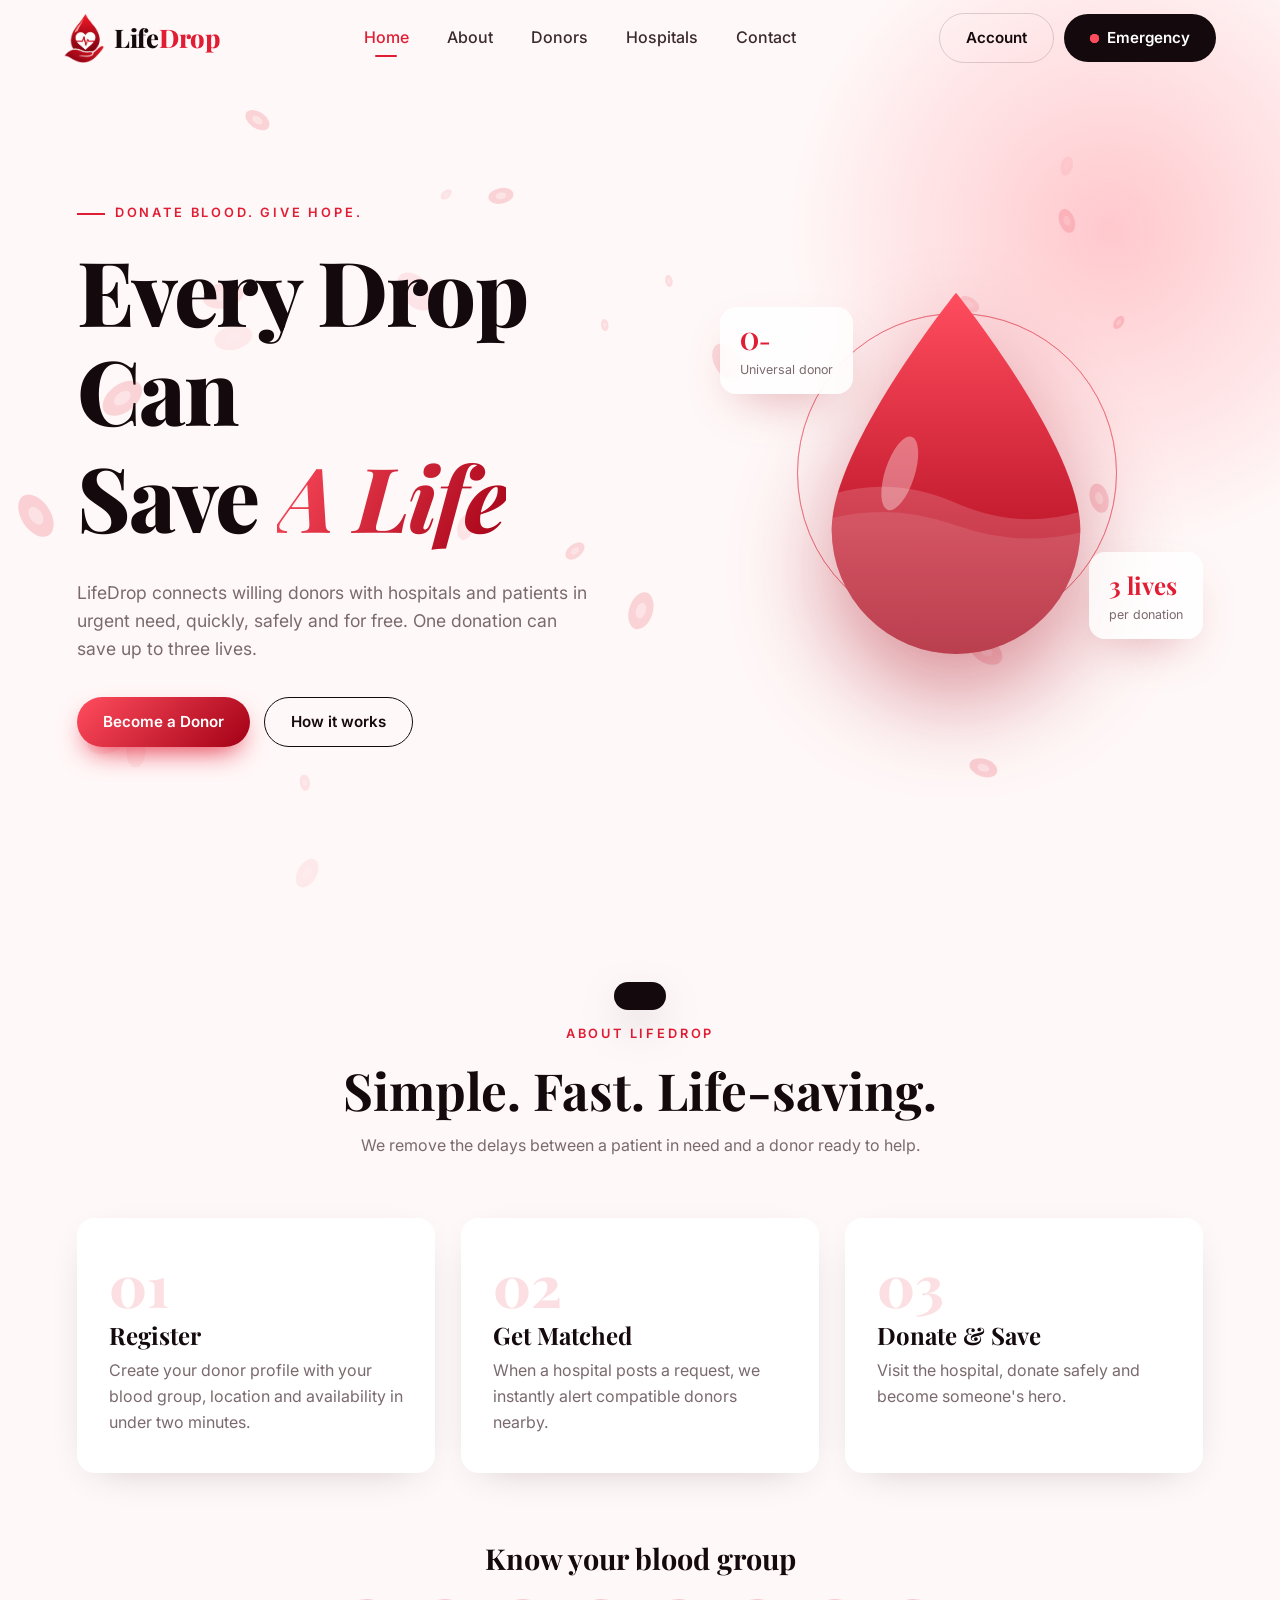
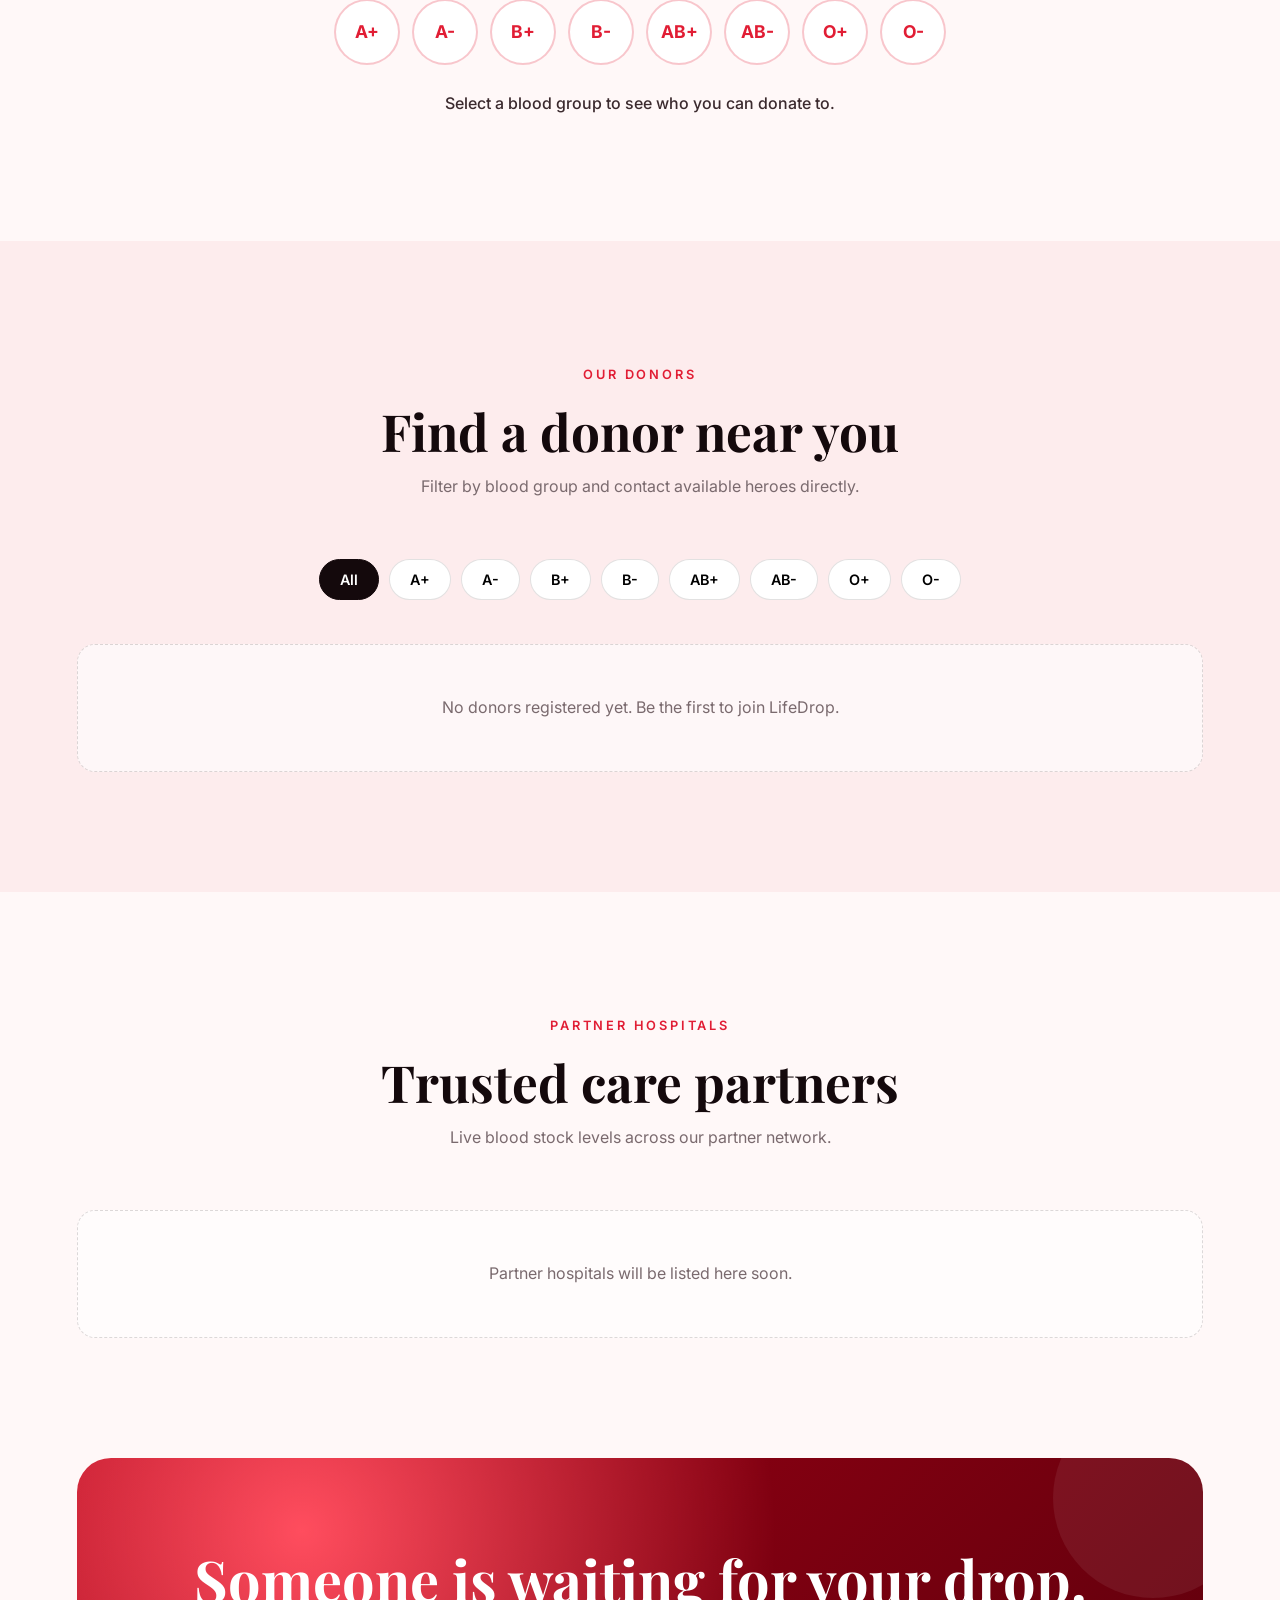
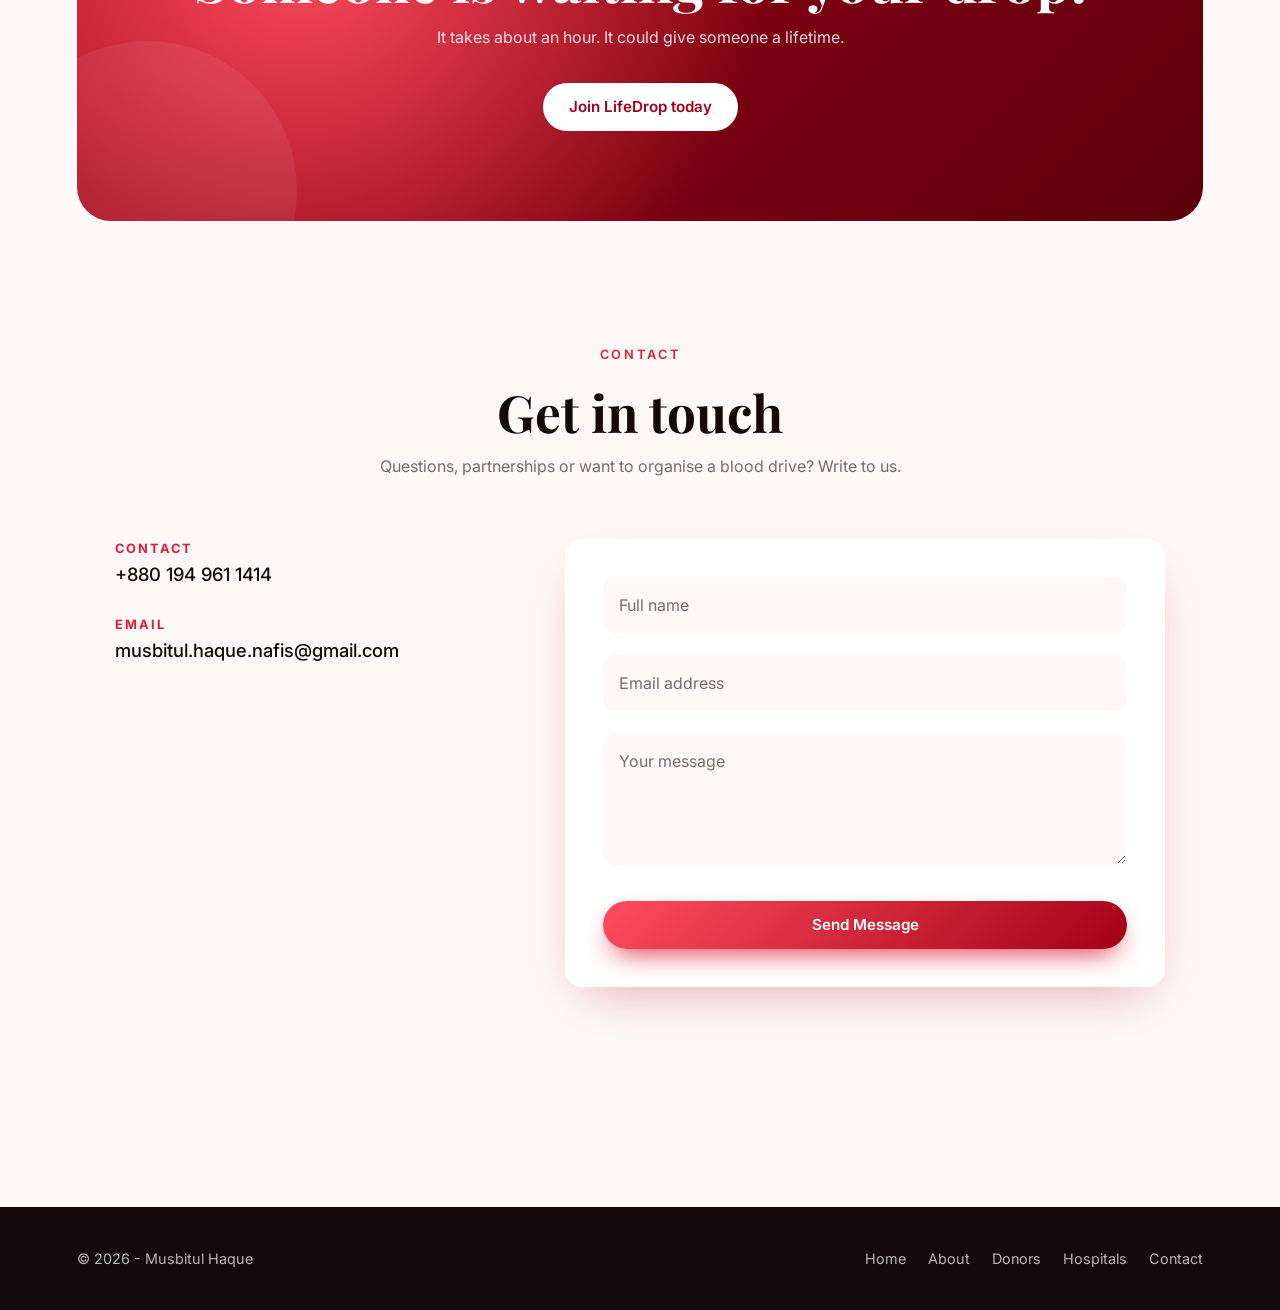
==== commit 7a7c9ef6: "Update index.html" ====
--- a/index.html
+++ b/index.html
@@ -12,6 +12,7 @@
             href="https://fonts.googleapis.com/css2?family=Inter:wght@400;500;600&family=Playfair+Display:wght@600;700;800&display=swap"
             rel="stylesheet">
         <link rel="stylesheet" href="css/style.css">
+            <link rel="stylesheet" href="css/signup.css">
     </head>
     <body>
 
@@ -409,5 +410,6 @@
         <div class="toast" id="toast" role="status"></div>
 
         <script src="js/script.js"></script>
+        <script src="js/signup.js"></script>
     </body>
 </html>
--- a/css/style.css
+++ b/css/style.css
@@ -1642,6 +1642,157 @@
   touch-action: none;
 }
 
+
+/* ============================================================
+   Auth modal
+   ============================================================ */
+.auth-box {
+  max-height: 92vh;
+  max-height: 92dvh;
+  overflow-y: auto;
+  overscroll-behavior: contain;
+  padding: 34px 30px 30px;
+}
+.auth-box h3 {
+  padding-right: 30px;
+}
+.auth-tabs {
+  position: relative;
+  display: grid;
+  grid-template-columns: 1fr 1fr;
+  padding: 4px;
+  margin-bottom: 18px;
+  border-radius: 999px;
+  background: var(--bg-alt);
+}
+.auth-tabs button {
+  position: relative;
+  z-index: 1;
+  padding: 10px 0;
+  border-radius: 999px;
+  font-weight: 600;
+  font-size: 0.92rem;
+  color: var(--muted);
+  transition: color 0.3s;
+}
+.auth-tabs button.active {
+  color: #fff;
+}
+.auth-tab-ink {
+  position: absolute;
+  top: 4px;
+  bottom: 4px;
+  left: 4px;
+  width: calc(50% - 4px);
+  border-radius: 999px;
+  background: linear-gradient(135deg, var(--red-light), var(--red-dark));
+  box-shadow: 0 8px 18px -8px var(--red);
+  transition: transform 0.5s var(--ease);
+}
+.auth-tabs[data-active="signup"] .auth-tab-ink {
+  transform: translateX(100%);
+}
+.btn-google {
+  width: 100%;
+  display: flex;
+  align-items: center;
+  justify-content: center;
+  gap: 12px;
+  min-height: 50px;
+  padding: 12px 18px;
+  border-radius: 999px;
+  background: #fff;
+  color: var(--ink);
+  font-weight: 600;
+  font-size: 0.95rem;
+  border: 1.5px solid rgba(20, 9, 12, 0.15);
+  transition:
+    transform 0.35s var(--ease),
+    box-shadow 0.35s,
+    border-color 0.3s;
+}
+.btn-google svg {
+  width: 20px;
+  height: 20px;
+}
+.btn-google:hover {
+  transform: translateY(-2px);
+  border-color: rgba(20, 9, 12, 0.35);
+  box-shadow: 0 12px 24px -12px rgba(20, 9, 12, 0.35);
+}
+.btn-google:disabled {
+  opacity: 0.6;
+  pointer-events: none;
+}
+.auth-or {
+  display: flex;
+  align-items: center;
+  gap: 12px;
+  margin: 18px 0;
+  color: var(--muted);
+  font-size: 0.78rem;
+  letter-spacing: 0.08em;
+  text-transform: uppercase;
+}
+.auth-or::before,
+.auth-or::after {
+  content: "";
+  flex: 1;
+  height: 1px;
+  background: rgba(20, 9, 12, 0.12);
+}
+.auth-form[hidden],
+#authGuest[hidden],
+#authUser[hidden] {
+  display: none;
+}
+.auth-form:not([hidden]) {
+  animation: cardIn 0.5s var(--ease) both;
+}
+.field .pw-toggle {
+  position: absolute;
+  right: 8px;
+  top: 10px;
+  padding: 6px 10px;
+  border-radius: 999px;
+  font-size: 0.75rem;
+  font-weight: 600;
+  color: var(--muted);
+}
+.field .pw-toggle:hover {
+  color: var(--red);
+}
+.field input[type="password"],
+.field input[data-pw] {
+  padding-right: 64px;
+}
+#authUser {
+  text-align: center;
+}
+#authUser p {
+  color: var(--muted);
+  margin-bottom: 22px;
+  word-break: break-all;
+}
+.auth-avatar {
+  width: 78px;
+  height: 78px;
+  margin: 0 auto 14px;
+  border-radius: 50%;
+  display: grid;
+  place-items: center;
+  font-size: 1.7rem;
+  font-weight: 700;
+  color: #fff;
+  background: linear-gradient(135deg, var(--red-light), var(--red-dark)) center/cover;
+  box-shadow: 0 14px 28px -12px var(--red);
+}
+@media (max-width: 520px) {
+  .auth-box {
+    padding: 30px 22px 24px;
+  }
+}
+
 @media (prefers-reduced-motion: reduce) {
   *,
   *::before,
--- a/css/signup.css
+++ b/css/signup.css
@@ -0,0 +1,61 @@
+/* LifeDrop: multi-step signup. Load AFTER css/style.css */
+.auth-box{max-height:92vh;overflow-y:auto}
+.su-form{--su-accent:#e0243a;--su-line:rgba(128,128,128,.3);--su-soft:rgba(128,128,128,.08)}
+
+/* progress */
+.su-progress{position:relative;display:flex;justify-content:space-between;margin:6px 0 26px}
+.su-progress::before,.su-progress>i{content:"";position:absolute;top:11px;left:11px;right:11px;height:2px;background:var(--su-line)}
+.su-progress>i{right:auto;width:calc((100% - 22px) * var(--p,0));background:linear-gradient(90deg,#ff4d5e,#a30015);transition:width .8s cubic-bezier(.65,0,.2,1);z-index:1}
+.su-dot{position:relative;z-index:2;display:flex;flex-direction:column;align-items:center;gap:6px;font-size:.74rem;opacity:.6;transition:opacity .4s}
+.su-dot b{display:grid;place-items:center;width:24px;height:24px;border-radius:50%;font-size:.75rem;font-weight:600;background:var(--su-soft);border:2px solid var(--su-line);backdrop-filter:blur(6px);transition:all .4s}
+.su-dot.is-now,.su-dot.is-done{opacity:1}
+.su-dot.is-now b{border-color:var(--su-accent);box-shadow:0 0 0 4px rgba(224,36,58,.18),0 0 18px rgba(224,36,58,.5)}
+.su-dot.is-done b{background:var(--su-accent);border-color:var(--su-accent);color:#fff}
+
+/* steps */
+.su-step{display:none}
+.su-step.is-active{display:block;animation:suIn .6s cubic-bezier(.2,.7,.2,1) both}
+@keyframes suIn{from{opacity:0;transform:translateX(calc(var(--dir,1) * 32px));filter:blur(8px)}to{opacity:1;transform:none;filter:none}}
+.su-title{font-family:'Playfair Display',serif;font-size:1.5rem;line-height:1.2;margin:0 0 6px}
+.su-sub{margin:0 0 18px;font-size:.92rem;opacity:.72}
+.su-row{display:grid;grid-template-columns:1fr 1fr;gap:12px}
+.su-form fieldset{border:0;margin:0 0 14px;padding:0;min-width:0}
+.su-form legend{padding:0;margin-bottom:8px;font-size:.85rem;opacity:.78}
+.su-note{margin:0 0 16px;padding:10px 12px;border-left:3px solid var(--su-accent);background:var(--su-soft);border-radius:8px;font-size:.88rem}
+
+/* errors */
+.su-form .error,.su-form .su-err{display:block;margin-top:4px;color:var(--su-accent);font-size:.78rem}
+.su-form .error:empty,.su-form .su-err:empty{display:none}
+.su-form .field.is-invalid input,.su-form .field.is-invalid select{border-color:var(--su-accent)}
+
+/* password meter */
+.su-meter{display:block;height:4px;margin:-4px 0 6px;border-radius:4px;background:var(--su-line);overflow:hidden}
+.su-meter i{display:block;height:100%;width:calc(var(--s,0) * 25%);background:#e0243a;transition:width .4s,background .4s}
+.su-meter[data-level="3"] i{background:#e59a12}
+.su-meter[data-level="4"] i{background:#1fa463}
+.su-hint{display:block;margin-bottom:14px;font-size:.76rem;opacity:.6}
+
+/* role cards */
+.su-roles{display:grid;gap:10px}
+.su-role{position:relative;display:block;padding:15px 18px;border:1px solid var(--su-line);border-radius:14px;background:var(--su-soft);cursor:pointer;transition:transform .3s,border-color .3s,box-shadow .3s,background .3s}
+.su-role input{position:absolute;opacity:0;pointer-events:none}
+.su-role strong{display:block;font-size:1.02rem}
+.su-role span{display:block;margin-top:2px;font-size:.86rem;opacity:.7}
+.su-role:hover{transform:translateY(-2px)}
+.su-role:has(input:checked){border-color:var(--su-accent);background:rgba(224,36,58,.1);box-shadow:0 0 0 3px rgba(224,36,58,.15),0 14px 32px -14px rgba(224,36,58,.6)}
+.su-role:has(input:focus-visible),.su-chip:has(input:focus-visible){outline:2px solid var(--su-accent);outline-offset:2px}
+
+/* blood group chips */
+.su-chip-grid{display:grid;grid-template-columns:repeat(4,1fr);gap:8px}
+.su-chip{position:relative;text-align:center;padding:10px 0;border:1px solid var(--su-line);border-radius:10px;font-weight:600;cursor:pointer;transition:all .25s}
+.su-chip input{position:absolute;opacity:0;pointer-events:none}
+.su-chip:has(input:checked){color:#fff;border-color:transparent;background:linear-gradient(160deg,#ff4d5e,#a30015);box-shadow:0 8px 20px -8px rgba(224,36,58,.8)}
+
+/* checkboxes + actions */
+.su-check{display:flex;gap:10px;align-items:flex-start;margin:4px 0 12px;font-size:.86rem;line-height:1.45;cursor:pointer}
+.su-check input{margin-top:3px;accent-color:#e0243a}
+.su-actions{display:flex;gap:10px;margin-top:20px}
+.su-actions .su-next{flex:1}
+
+@media (max-width:480px){.su-row{grid-template-columns:1fr;gap:0}}
+@media (prefers-reduced-motion:reduce){.su-step.is-active{animation:none}.su-progress>i,.su-role,.su-chip{transition:none}}
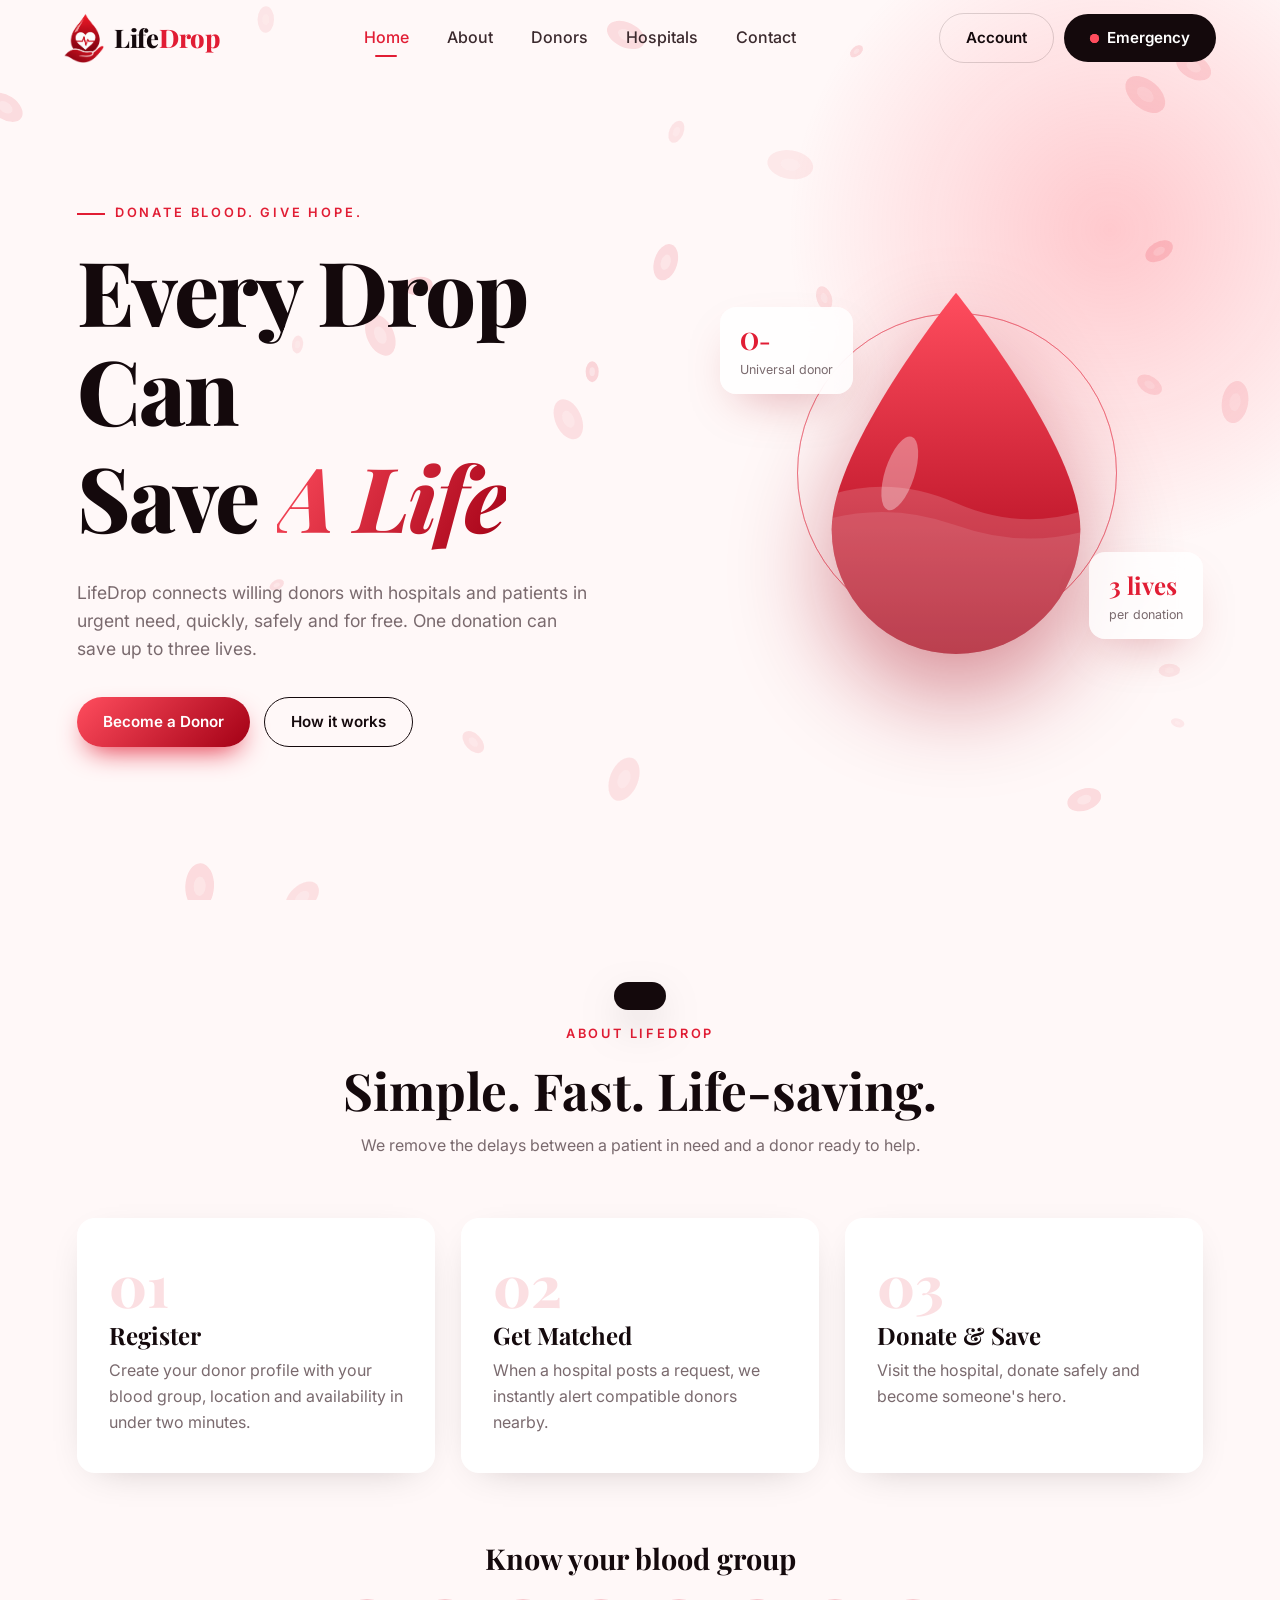
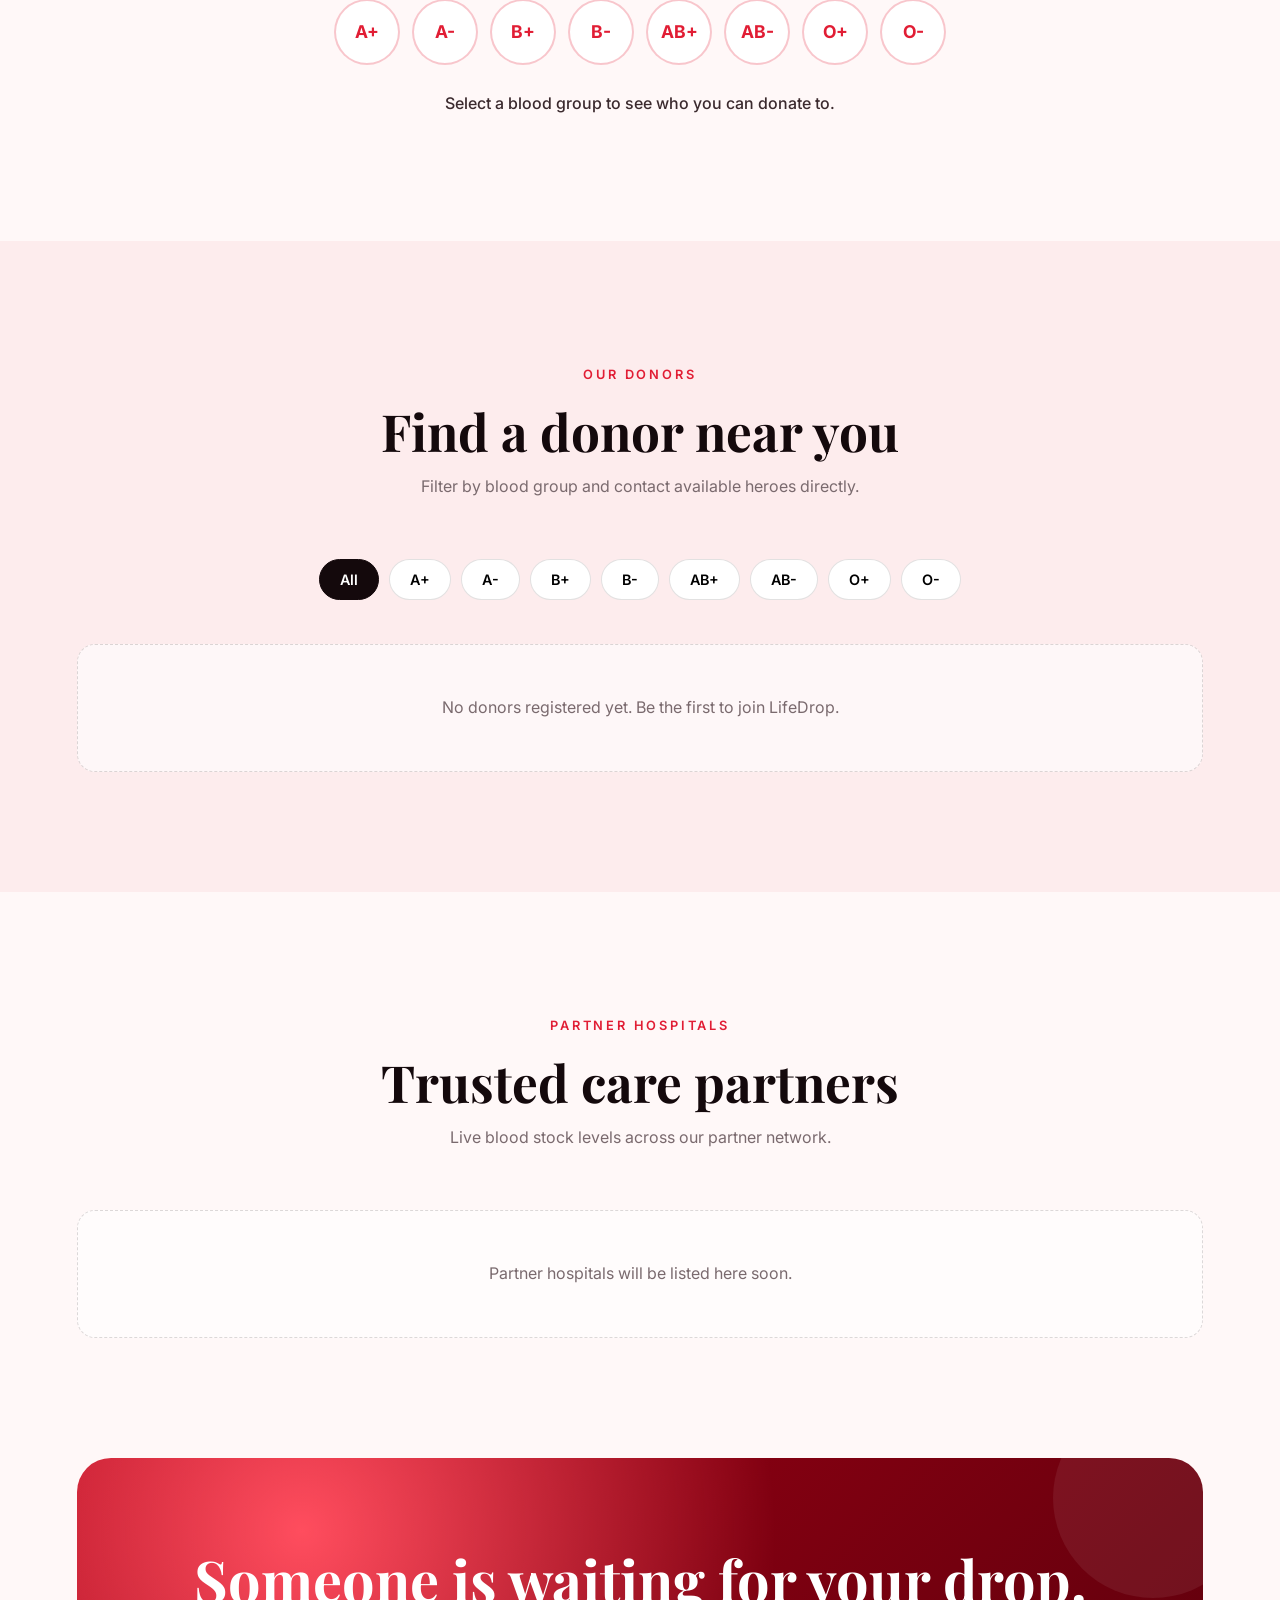
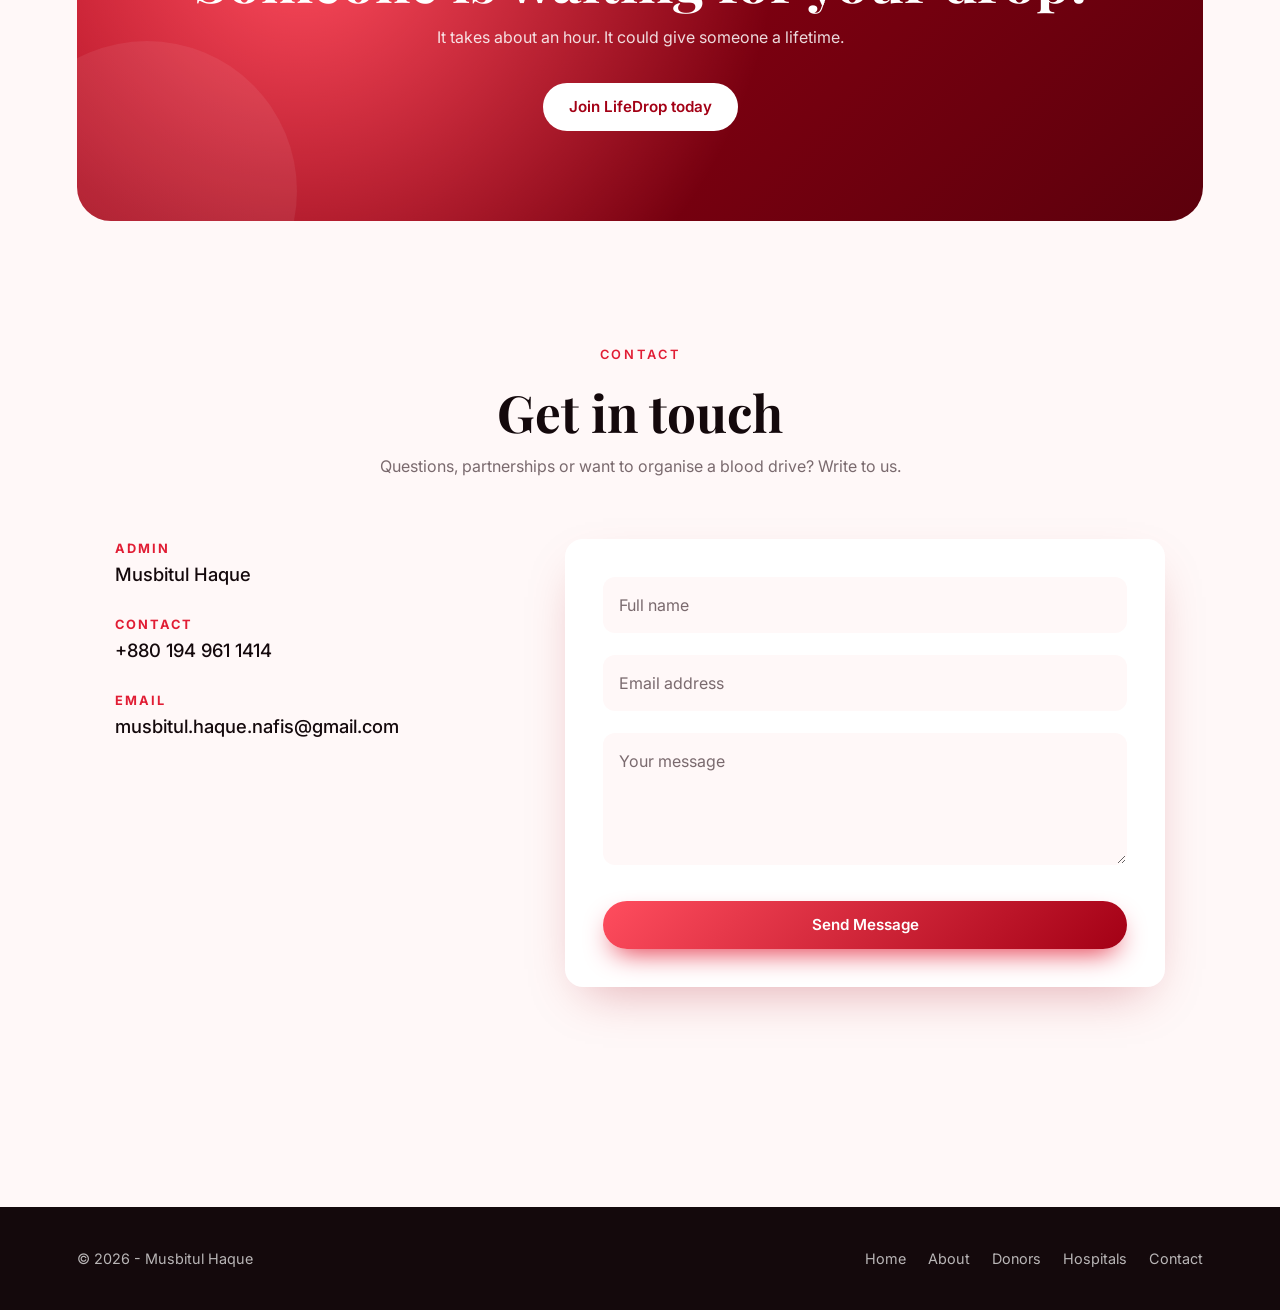
==== commit 641302be: "Update index.html" ====
--- a/index.html
+++ b/index.html
@@ -255,6 +255,7 @@
 
                 <div class="contact-wrap">
                     <div class="contact-info reveal">
+                        <div><h4>Admin</h4><p>Musbitul Haque</p></div>
                         <div><h4>Contact</h4><p>+880 194 961 1414</p></div>
                         <div><h4>Email</h4><p>musbitul.haque.nafis@gmail.com</p></div>
                     </div>
@@ -353,46 +354,47 @@
                         <i class="auth-tab-ink"></i>
                     </div>
 
+                    <form id="loginForm" class="auth-form" novalidate>
+                        <div class="field">
+                            <input type="email" id="lEmail" placeholder=" " autocomplete="email" required>
+                            <label for="lEmail">Email address</label>
+                            <small class="error"></small>
+                        </div>
+                        <div class="field">
+                            <input type="password" id="lPass" placeholder=" " autocomplete="current-password" required>
+                            <label for="lPass">Password</label>
+                            <button type="button" class="pw-toggle" aria-label="Show password">Show</button>
+                            <small class="error"></small>
+                        </div>
+                        <button type="submit" class="btn btn-primary btn-block">Log in</button>
+                    </form>
+
+                    <form id="signupForm" class="auth-form" novalidate hidden>
+                        <div class="field">
+                            <input type="text" id="sName" placeholder=" " autocomplete="name" required>
+                            <label for="sName">Full name</label>
+                            <small class="error"></small>
+                        </div>
+                        <div class="field">
+                            <input type="email" id="sEmail" placeholder=" " autocomplete="email" required>
+                            <label for="sEmail">Email address</label>
+                            <small class="error"></small>
+                        </div>
+                        <div class="field">
+                            <input type="password" id="sPass" placeholder=" " autocomplete="new-password" data-min="8" required>
+                            <label for="sPass">Password (min 8 characters)</label>
+                            <button type="button" class="pw-toggle" aria-label="Show password">Show</button>
+                            <small class="error"></small>
+                        </div>
+                        <button type="submit" class="btn btn-primary btn-block">Create account</button>
+                    </form>
+
+                    <div class="auth-or"><span>or</span></div>
+
                     <button type="button" class="btn-google" id="googleBtn">
                         <svg viewBox="0 0 48 48" aria-hidden="true"><path fill="#EA4335" d="M24 9.5c3.5 0 6.6 1.2 9.1 3.6l6.8-6.8C35.8 2.4 30.3 0 24 0 14.6 0 6.5 5.4 2.6 13.2l7.9 6.1C12.4 13.6 17.7 9.5 24 9.5z"/><path fill="#4285F4" d="M46.5 24.5c0-1.6-.1-3.1-.4-4.5H24v9h12.7c-.6 3-2.3 5.5-4.8 7.2l7.5 5.8c4.4-4.1 7.1-10.1 7.1-17.5z"/><path fill="#FBBC05" d="M10.5 28.7A14.5 14.5 0 0 1 9.5 24c0-1.6.3-3.2.9-4.7l-7.9-6.1A24 24 0 0 0 0 24c0 3.9.9 7.5 2.6 10.8l7.9-6.1z"/><path fill="#34A853" d="M24 48c6.5 0 11.9-2.1 15.9-5.8l-7.5-5.8c-2.1 1.4-4.8 2.3-8.4 2.3-6.3 0-11.6-4.1-13.5-9.8l-7.9 6.1C6.5 42.6 14.6 48 24 48z"/></svg>
                         Continue with Google
                     </button>
-                    <div class="auth-or"><span>or use email</span></div>
-
-                    <form id="loginForm" class="auth-form" novalidate>
-                        <div class="field">
-                            <input type="email" id="lEmail" placeholder=" " autocomplete="email" required>
-                            <label for="lEmail">Email address</label>
-                            <small class="error"></small>
-                        </div>
-                        <div class="field">
-                            <input type="password" id="lPass" placeholder=" " autocomplete="current-password" required>
-                            <label for="lPass">Password</label>
-                            <button type="button" class="pw-toggle" aria-label="Show password">Show</button>
-                            <small class="error"></small>
-                        </div>
-                        <button type="submit" class="btn btn-primary btn-block">Log in</button>
-                    </form>
-
-                    <form id="signupForm" class="auth-form" novalidate hidden>
-                        <div class="field">
-                            <input type="text" id="sName" placeholder=" " autocomplete="name" required>
-                            <label for="sName">Full name</label>
-                            <small class="error"></small>
-                        </div>
-                        <div class="field">
-                            <input type="email" id="sEmail" placeholder=" " autocomplete="email" required>
-                            <label for="sEmail">Email address</label>
-                            <small class="error"></small>
-                        </div>
-                        <div class="field">
-                            <input type="password" id="sPass" placeholder=" " autocomplete="new-password" data-min="8" required>
-                            <label for="sPass">Password (min 8 characters)</label>
-                            <button type="button" class="pw-toggle" aria-label="Show password">Show</button>
-                            <small class="error"></small>
-                        </div>
-                        <button type="submit" class="btn btn-primary btn-block">Create account</button>
-                    </form>
                 </div>
 
                 <!-- signed in -->
--- a/css/signup.css
+++ b/css/signup.css
@@ -59,3 +59,52 @@
 
 @media (max-width:480px){.su-row{grid-template-columns:1fr;gap:0}}
 @media (prefers-reduced-motion:reduce){.su-step.is-active{animation:none}.su-progress>i,.su-role,.su-chip{transition:none}}
+
+/* ===== Field polish (v2): consistent floating labels, autofill, hidden Back ===== */
+#signupForm [hidden]{display:none !important}
+#signupForm .su-dot em{font-style:normal}
+#signupForm .su-row{gap:0 12px}
+#signupForm .field{position:relative;margin:0 0 14px}
+#signupForm .field input,
+#signupForm .field select{
+  display:block;width:100%;box-sizing:border-box;height:60px;margin:0;
+  padding:26px 16px 8px;border:1.5px solid var(--su-line);border-radius:14px;
+  background-color:#fffafa;color:#1a1114;font:inherit;font-size:1rem;line-height:1.2;
+  outline:0;box-shadow:none;-webkit-appearance:none;appearance:none;
+  transition:border-color .25s,box-shadow .25s,background-color .25s}
+#signupForm .field select{
+  padding-right:42px;
+  background-image:url("data:image/svg+xml,%3Csvg xmlns='http://www.w3.org/2000/svg' width='14' height='8' viewBox='0 0 14 8'%3E%3Cpath d='M1 1l6 6 6-6' fill='none' stroke='%237a6a6e' stroke-width='2' stroke-linecap='round'/%3E%3C/svg%3E");
+  background-repeat:no-repeat;background-position:right 16px center}
+#signupForm .field:has(.pw-toggle) input{padding-right:70px}
+#signupForm .field label{
+  position:absolute;left:17px;top:20px;margin:0;font-size:1rem;line-height:1;
+  font-style:normal;font-weight:400;color:#7a6a6e;pointer-events:none;
+  transform:none;transition:top .2s,font-size .2s,color .2s}
+#signupForm .field input:focus + label,
+#signupForm .field input:not(:placeholder-shown) + label,
+#signupForm .field select:focus + label,
+#signupForm .field select:valid + label{top:10px;font-size:.74rem;font-weight:500}
+#signupForm .field input:focus + label,
+#signupForm .field select:focus + label{color:var(--su-accent)}
+#signupForm .field input:focus,
+#signupForm .field select:focus{
+  border-color:var(--su-accent);background-color:#fff;
+  box-shadow:0 0 0 4px rgba(224,36,58,.12)}
+#signupForm .field.is-invalid input,
+#signupForm .field.is-invalid select{border-color:var(--su-accent)}
+#signupForm .field input[readonly]{opacity:.75}
+/* iOS / Chrome autofill: remove the yellow fill */
+#signupForm .field input:-webkit-autofill,
+#signupForm .field input:-webkit-autofill:focus{
+  -webkit-text-fill-color:#1a1114;
+  -webkit-box-shadow:0 0 0 1000px #fffafa inset;
+  caret-color:#1a1114;transition:background-color 9999s}
+#signupForm .field .pw-toggle{
+  position:absolute;right:8px;top:50%;transform:translateY(-50%);
+  padding:8px;border:0;background:none;color:var(--su-accent);
+  font:inherit;font-size:.85rem;font-weight:600;cursor:pointer}
+#signupForm .field .error{margin:6px 0 0 4px}
+#signupForm .su-meter{margin:-6px 0 8px}
+#signupForm .su-hint{margin-bottom:16px}
+#signupForm .su-actions .btn{display:inline-flex;align-items:center;justify-content:center;text-align:center}
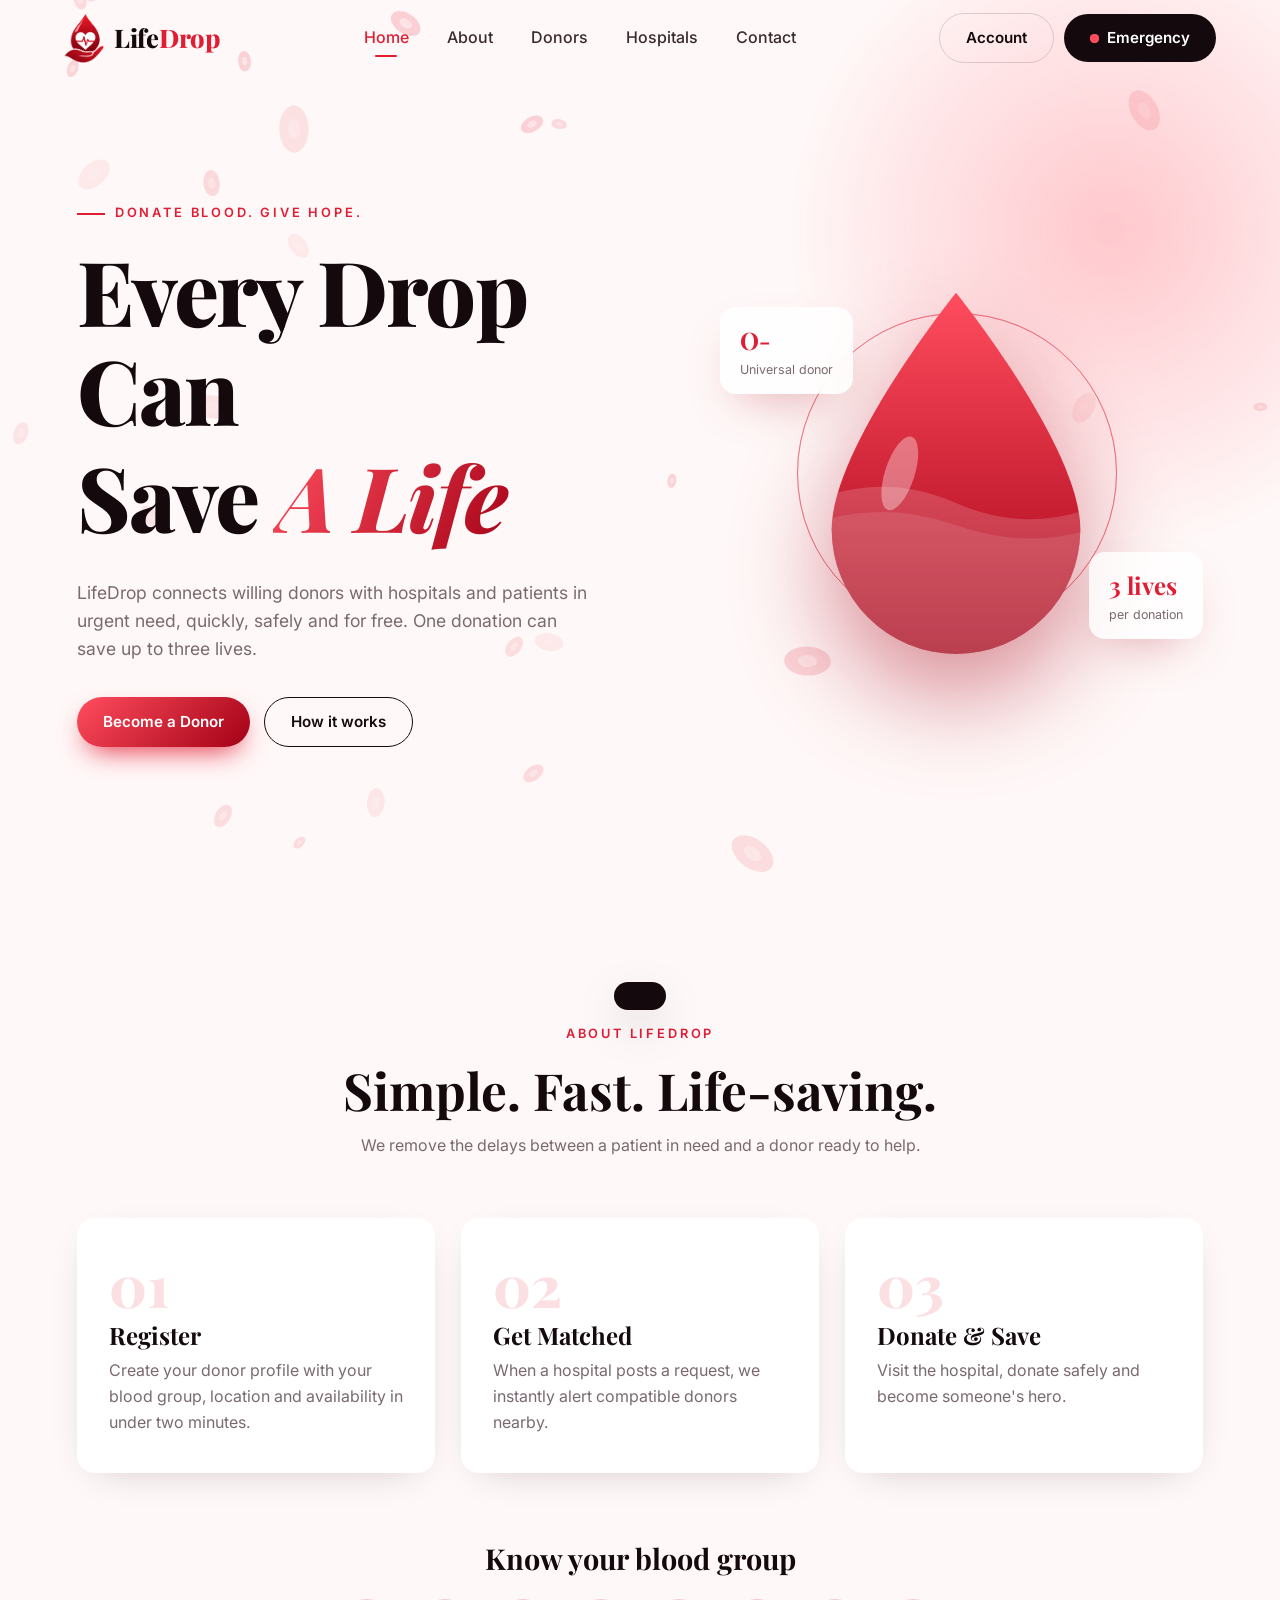
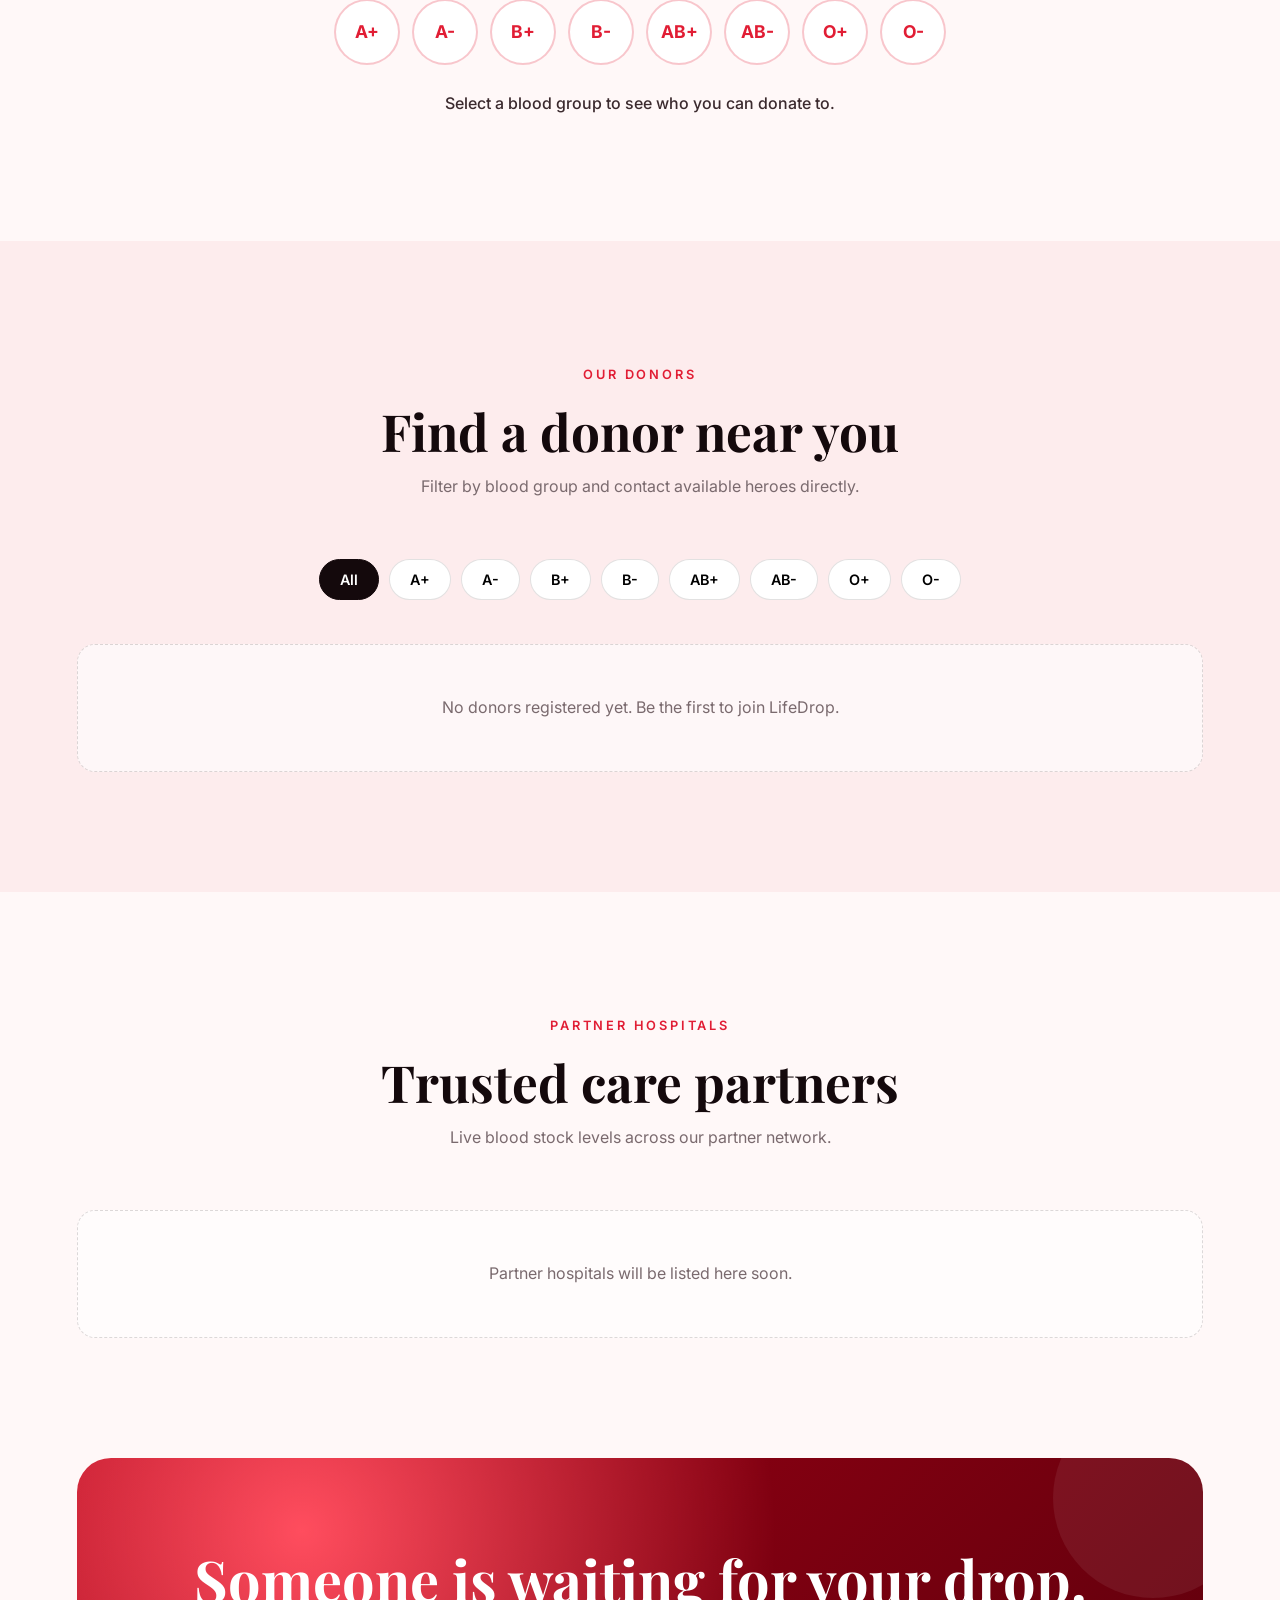
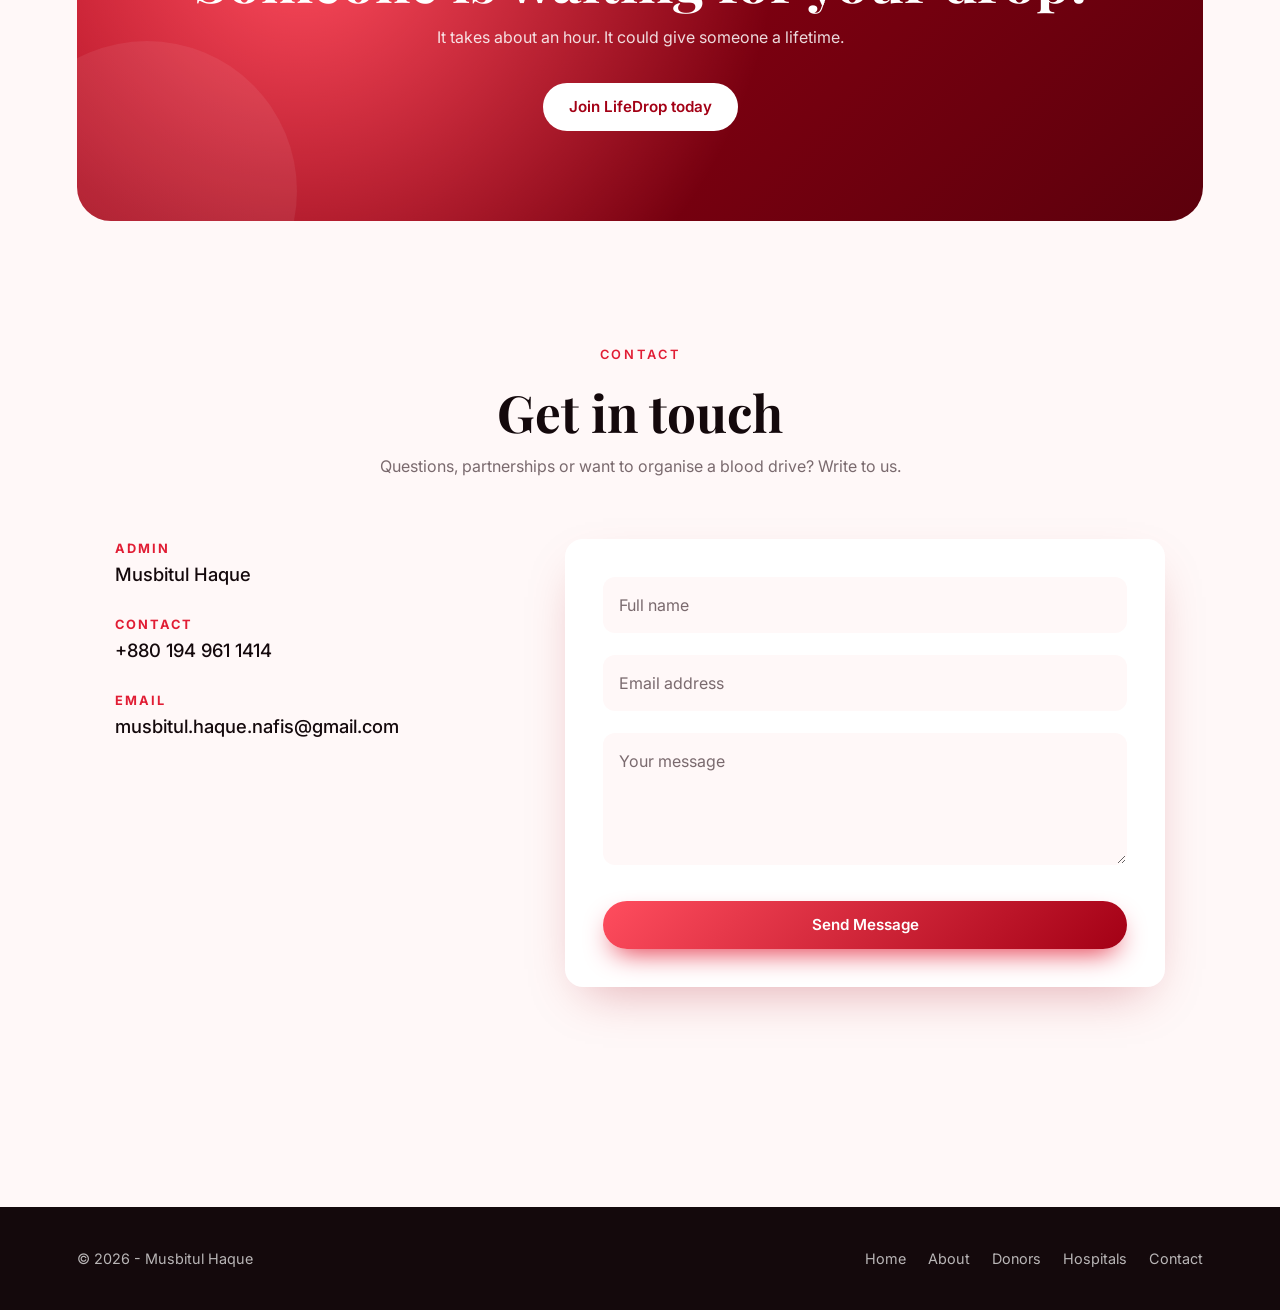
==== commit be8ef89d: "Update index.html" ====
--- a/index.html
+++ b/index.html
@@ -124,7 +124,7 @@
                         to three lives.
                     </p>
                     <div class="hero-cta reveal" style="--d:1.1s">
-                        <a href="#Donors" class="btn btn-primary">Become a
+                        <a href="#Donors" class="btn btn-primary" data-open-signup>Become a
                             Donor</a>
                         <a href="#About" class="btn btn-outline">How it
                             works</a>
--- a/css/style.css
+++ b/css/style.css
@@ -124,6 +124,9 @@
   z-index: 0;
   pointer-events: none;
   opacity: 0.7;
+  /* own compositor layer so it doesn't repaint/flicker while scrolling */
+  transform: translateZ(0);
+  backface-visibility: hidden;
 }
 main,
 footer {
@@ -152,6 +155,7 @@
 }
 header.scrolled {
   background: rgba(255, 248, 248, 0.82);
+  -webkit-backdrop-filter: blur(16px) saturate(1.4);
   backdrop-filter: blur(16px) saturate(1.4);
   box-shadow: 0 8px 30px -14px rgba(20, 9, 12, 0.25);
   height: 64px;
@@ -373,6 +377,7 @@
 /*Hero*/
 .hero {
   min-height: 100vh;
+  min-height: 100svh; /* stable on mobile: doesn't jump when the URL bar hides */
   position: relative;
   display: grid;
   grid-template-columns: 1.1fr 0.9fr;
@@ -391,6 +396,16 @@
   background: radial-gradient(circle, rgba(255, 77, 94, 0.28), transparent 65%);
   animation: glowDrift 12s ease-in-out infinite alternate;
   z-index: -1;
+  will-change: transform;
+  pointer-events: none;
+}
+@media (max-width: 700px) {
+  .hero-glow {
+    width: 420px;
+    height: 420px;
+    right: -140px;
+    top: -60px;
+  }
 }
 @keyframes glowDrift {
   to {
@@ -442,9 +457,15 @@
 }
 .hero-title em {
   font-style: italic;
+  display: inline-block;
+  /* italic glyphs overhang their box; extend it so the gradient
+     (background-clip: text) and the .line overflow don't cut off the "e" */
+  padding: 0 0.14em 0.08em 0.04em;
+  margin: 0 -0.14em -0.08em -0.04em;
   background: linear-gradient(120deg, var(--red-light), var(--red-dark));
   -webkit-background-clip: text;
   background-clip: text;
+  -webkit-text-fill-color: transparent;
   color: transparent;
 }
 @keyframes lineUp {
@@ -1123,18 +1144,32 @@
 }
 .modal-close {
   position: absolute;
-  top: 14px;
-  right: 18px;
-  font-size: 2rem;
+  top: 12px;
+  right: 12px;
+  z-index: 5;
+  display: grid;
+  place-items: center;
+  width: 38px;
+  height: 38px;
+  padding: 0 0 3px;
+  border-radius: 50%;
+  font-size: 1.7rem;
   line-height: 1;
   color: var(--muted);
+  cursor: pointer;
   transition:
     transform 0.3s,
-    color 0.3s;
+    color 0.3s,
+    background 0.3s;
 }
 .modal-close:hover {
   transform: rotate(90deg);
   color: var(--red);
+  background: var(--bg-alt);
+}
+.modal-close:focus-visible {
+  outline: 2px solid var(--red);
+  outline-offset: 2px;
 }
 
 /* toast / to-top */
@@ -1647,11 +1682,26 @@
    Auth modal
    ============================================================ */
 .auth-box {
+  --pad-t: 34px;
+  --pad-x: 30px;
   max-height: 92vh;
   max-height: 92dvh;
   overflow-y: auto;
   overscroll-behavior: contain;
-  padding: 34px 30px 30px;
+  padding: var(--pad-t) var(--pad-x) 30px;
+}
+/* The box scrolls, so keep the close button pinned to its top-right corner
+   instead of letting it scroll away or get clipped. */
+.auth-box > .modal-close {
+  position: sticky;
+  top: 12px;
+  right: auto;
+  float: right;
+  margin: calc(12px - var(--pad-t)) calc(12px - var(--pad-x)) -38px 0;
+  background: #fff;
+}
+.auth-box > .modal-close:hover {
+  background: var(--bg-alt);
 }
 .auth-box h3 {
   padding-right: 30px;
@@ -1789,7 +1839,9 @@
 }
 @media (max-width: 520px) {
   .auth-box {
-    padding: 30px 22px 24px;
+    --pad-t: 30px;
+    --pad-x: 22px;
+    padding: var(--pad-t) var(--pad-x) 24px;
   }
 }
 
--- a/css/signup.css
+++ b/css/signup.css
@@ -6,9 +6,14 @@
 .su-progress{position:relative;display:flex;justify-content:space-between;margin:6px 0 26px}
 .su-progress::before,.su-progress>i{content:"";position:absolute;top:11px;left:11px;right:11px;height:2px;background:var(--su-line)}
 .su-progress>i{right:auto;width:calc((100% - 22px) * var(--p,0));background:linear-gradient(90deg,#ff4d5e,#a30015);transition:width .8s cubic-bezier(.65,0,.2,1);z-index:1}
-.su-dot{position:relative;z-index:2;display:flex;flex-direction:column;align-items:center;gap:6px;font-size:.74rem;opacity:.6;transition:opacity .4s}
-.su-dot b{display:grid;place-items:center;width:24px;height:24px;border-radius:50%;font-size:.75rem;font-weight:600;background:var(--su-soft);border:2px solid var(--su-line);backdrop-filter:blur(6px);transition:all .4s}
-.su-dot.is-now,.su-dot.is-done{opacity:1}
+.su-dot{position:relative;z-index:2;display:flex;flex-direction:column;align-items:center;gap:6px;width:24px;font-size:.74rem}
+.su-dot em{white-space:nowrap;text-align:center;opacity:.6;transition:opacity .4s}
+.su-dot.is-now em,.su-dot.is-done em{opacity:1}
+.su-dot:first-of-type{align-items:flex-start}
+.su-dot:first-of-type em{text-align:left}
+.su-dot:last-of-type{align-items:flex-end}
+.su-dot:last-of-type em{text-align:right}
+.su-dot b{display:grid;place-items:center;width:24px;height:24px;border-radius:50%;font-size:.75rem;font-weight:600;background:linear-gradient(var(--su-soft),var(--su-soft)),#fff;border:2px solid var(--su-line);transition:all .4s}
 .su-dot.is-now b{border-color:var(--su-accent);box-shadow:0 0 0 4px rgba(224,36,58,.18),0 0 18px rgba(224,36,58,.5)}
 .su-dot.is-done b{background:var(--su-accent);border-color:var(--su-accent);color:#fff}
 
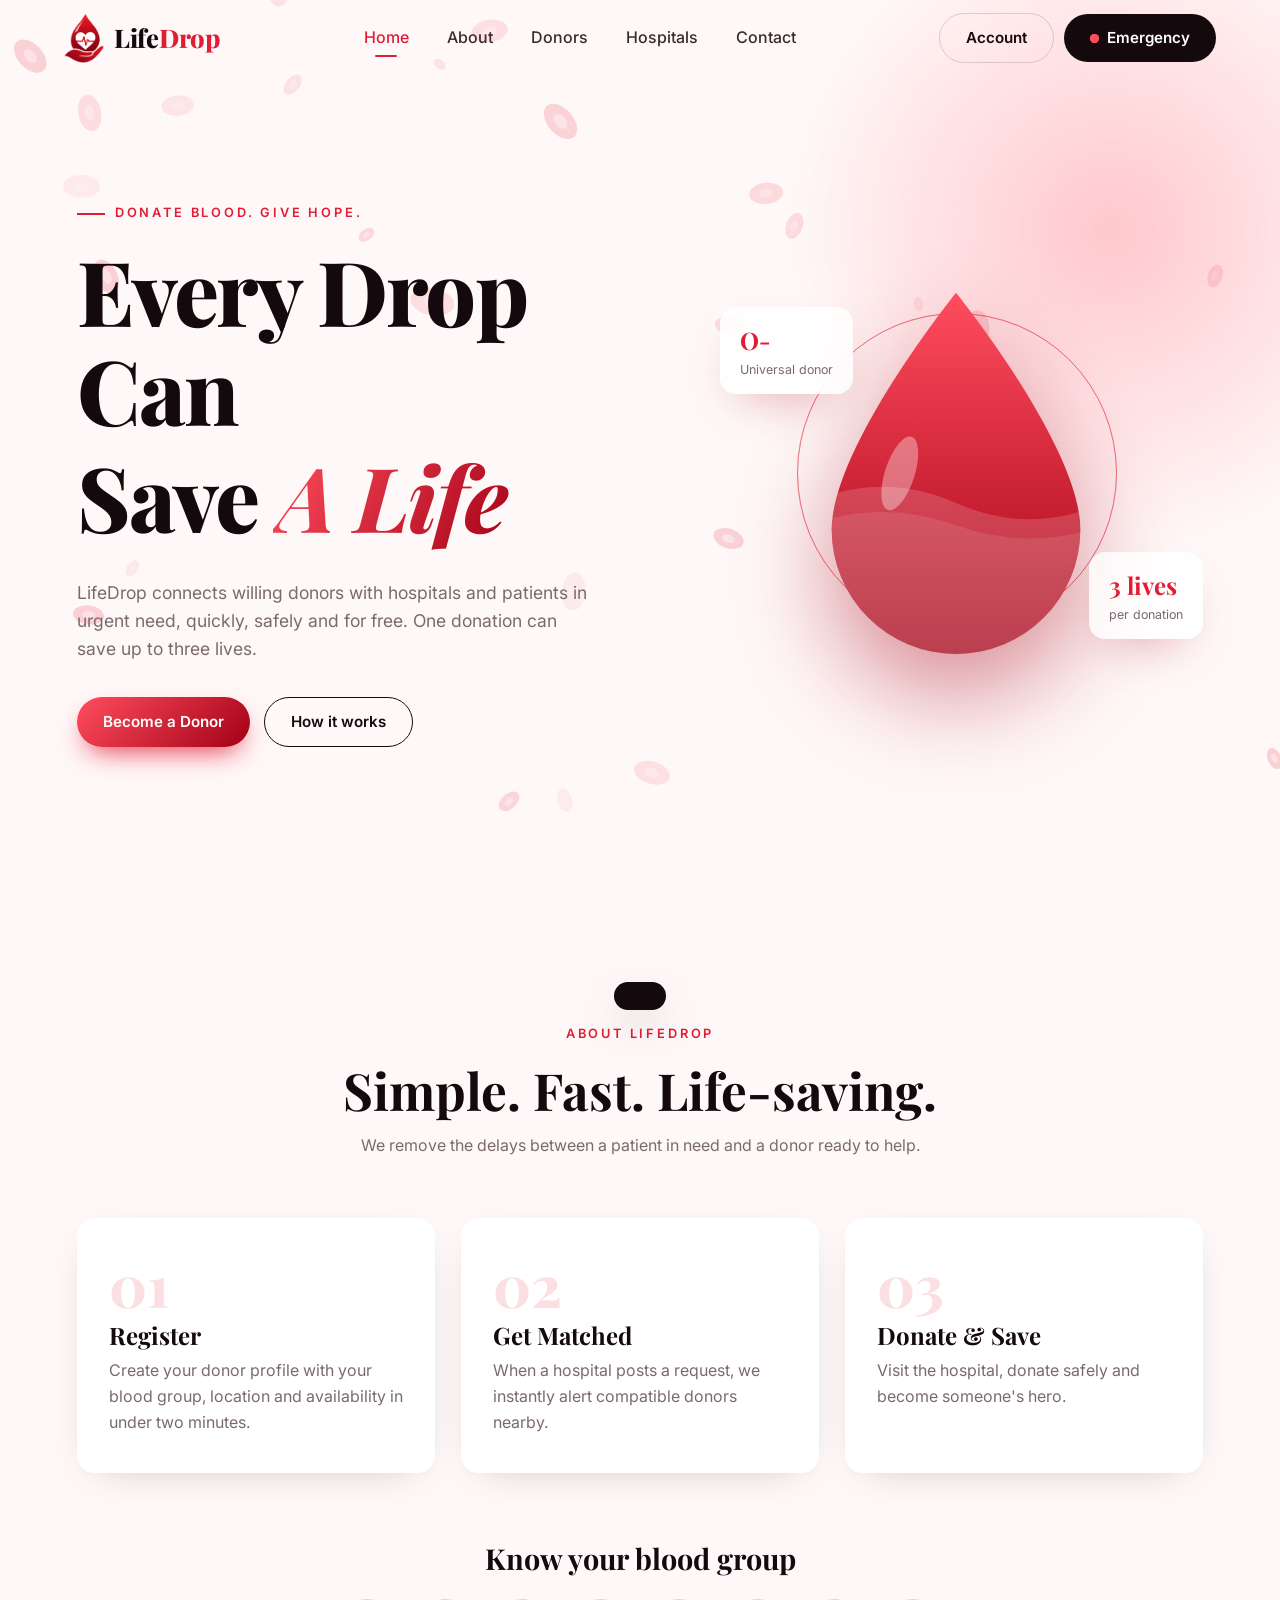
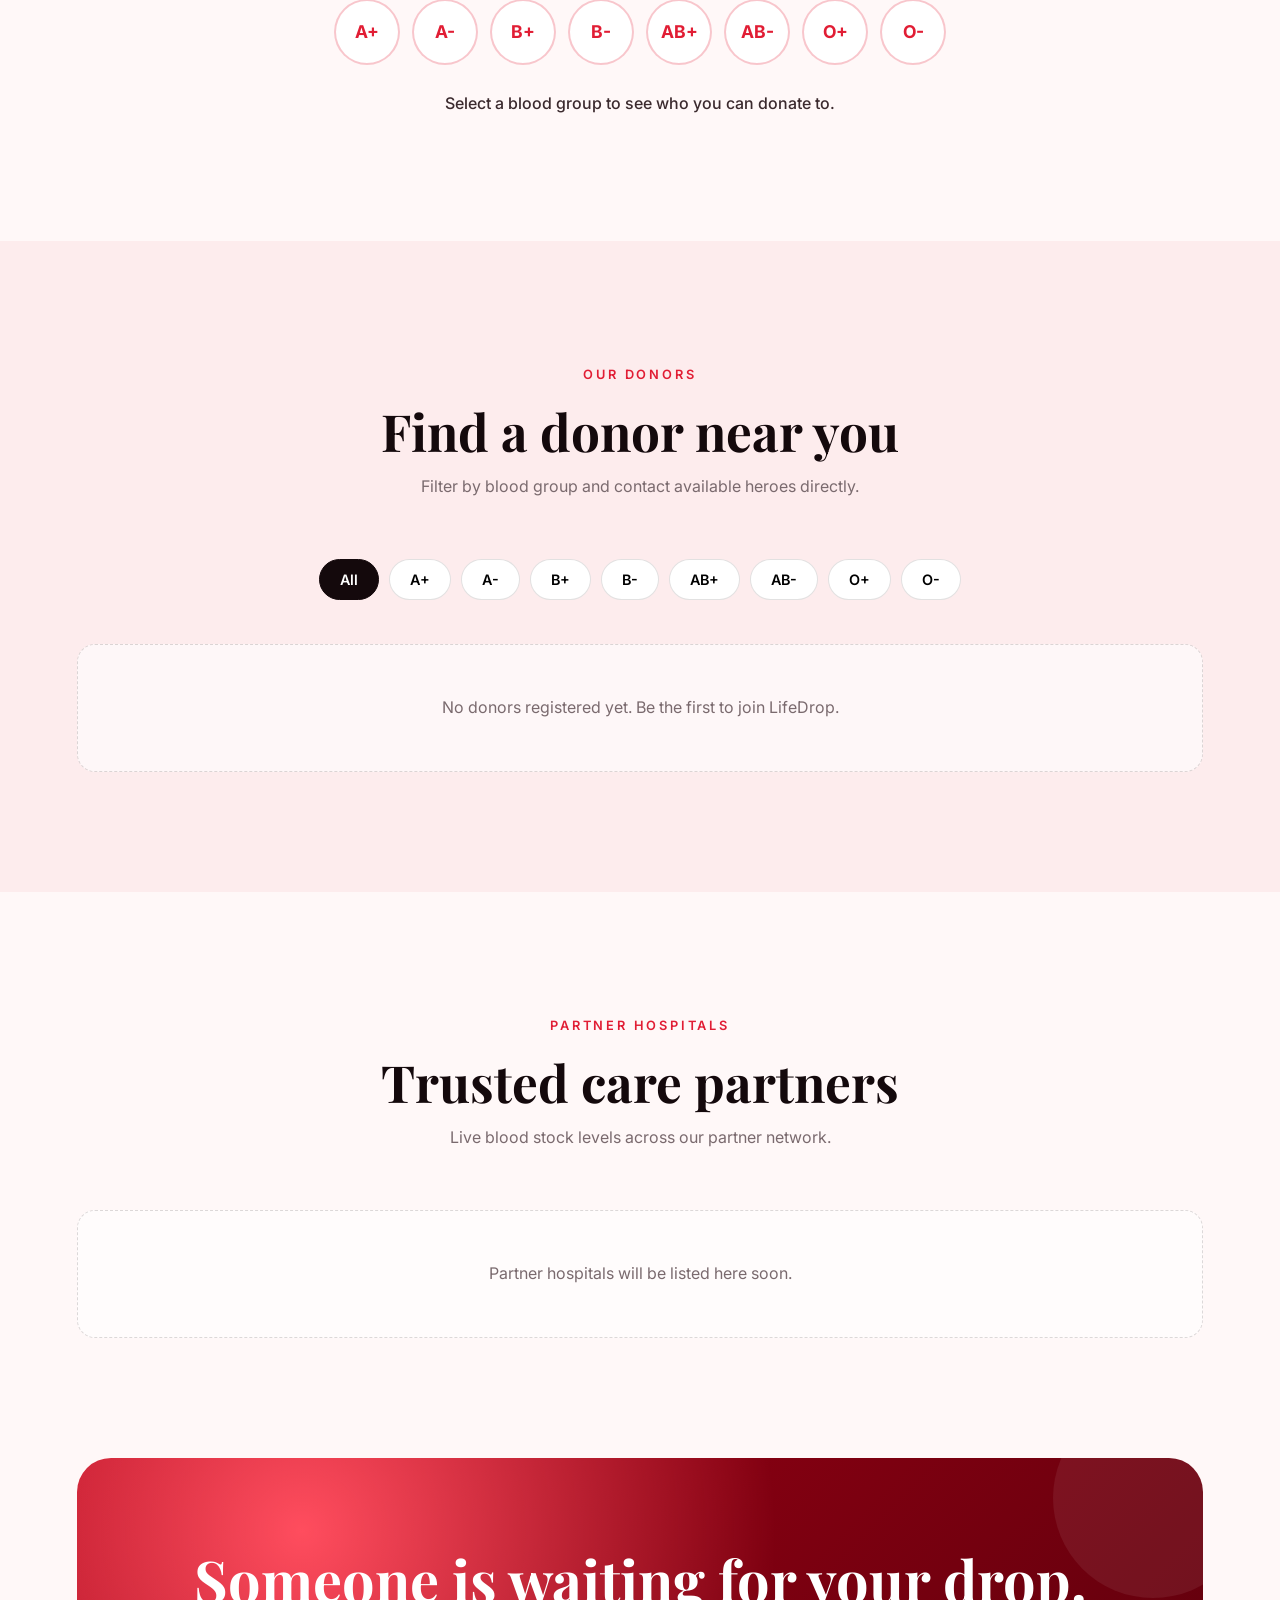
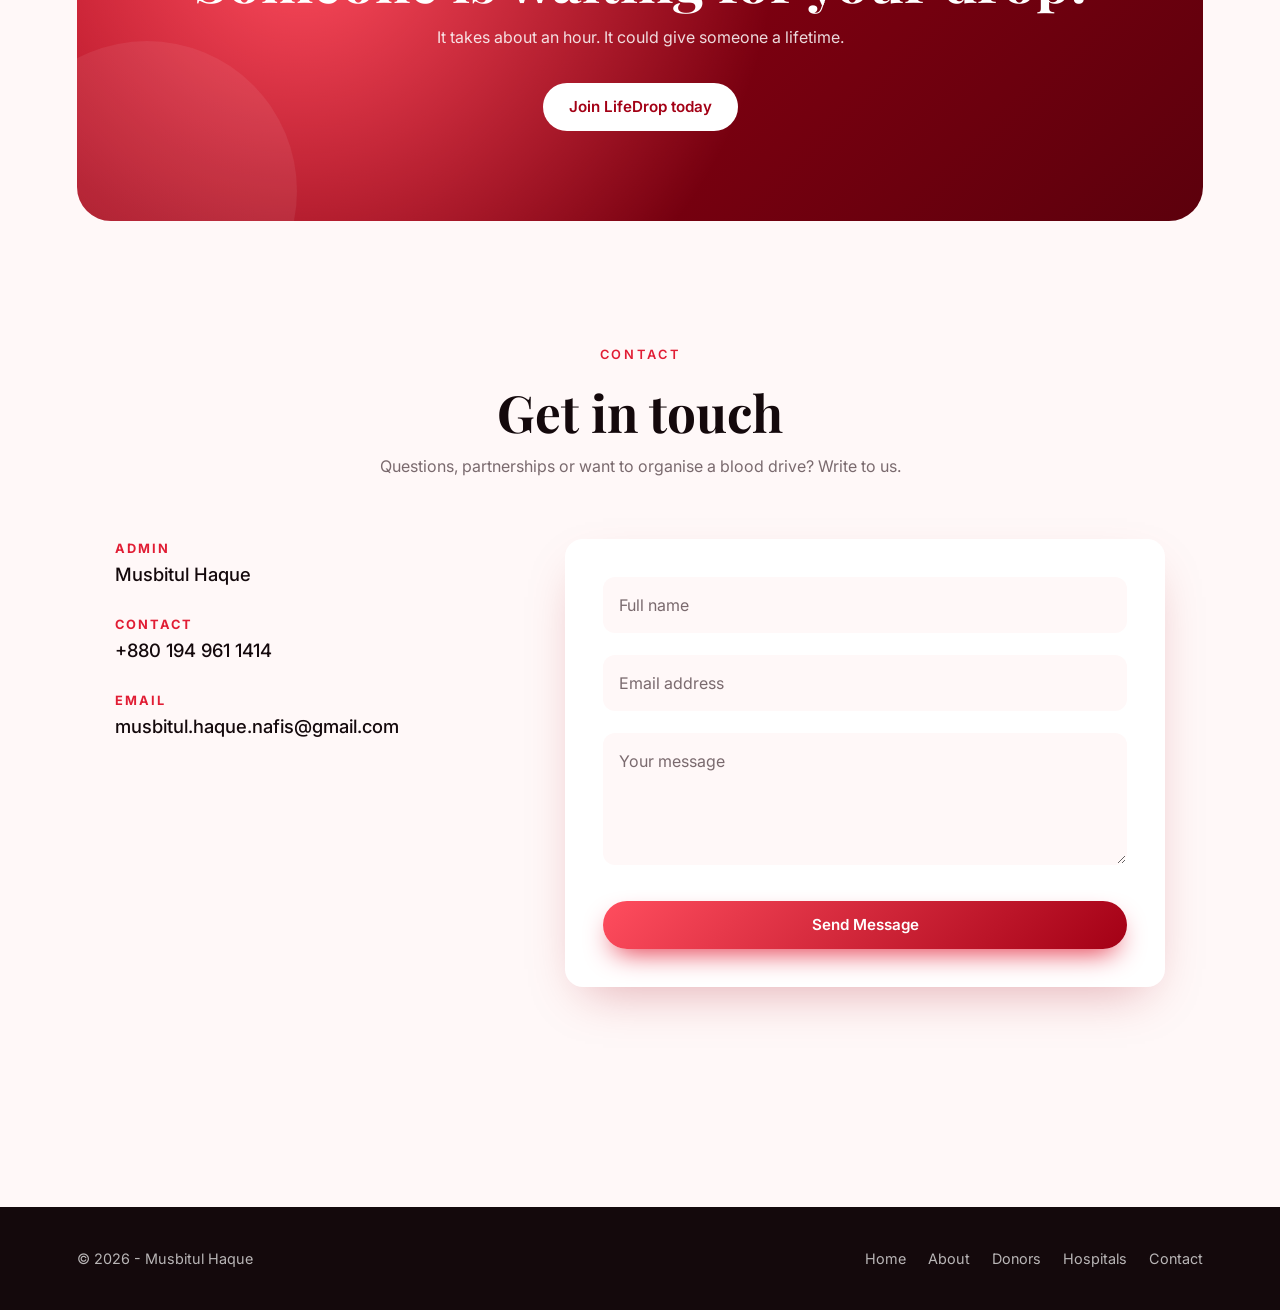
==== commit ba4a6d2f: "Update index.html" ====
--- a/index.html
+++ b/index.html
@@ -239,7 +239,7 @@
                     <h2>Someone is waiting for your drop.</h2>
                     <p>It takes about an hour. It could give someone a
                         lifetime.</p>
-                    <a href="#Contact" class="btn btn-light">Join LifeDrop
+                    <a href="#Contact" class="btn btn-light" data-open-signup>Join LifeDrop
                         today</a>
                 </div>
             </section>
@@ -309,6 +309,12 @@
                     immediately.</p>
                 <form id="emergencyForm" novalidate>
                     <div class="field">
+                        <input type="text" id="emPatient" placeholder=" "
+                            autocomplete="off" required>
+                        <label for="emPatient">Patient name</label>
+                        <small class="error"></small>
+                    </div>
+                    <div class="field">
                         <select id="emGroup" required>
                             <option value disabled selected></option>
                             <option>A+</option><option>A-</option><option>B+</option><option>B-</option>
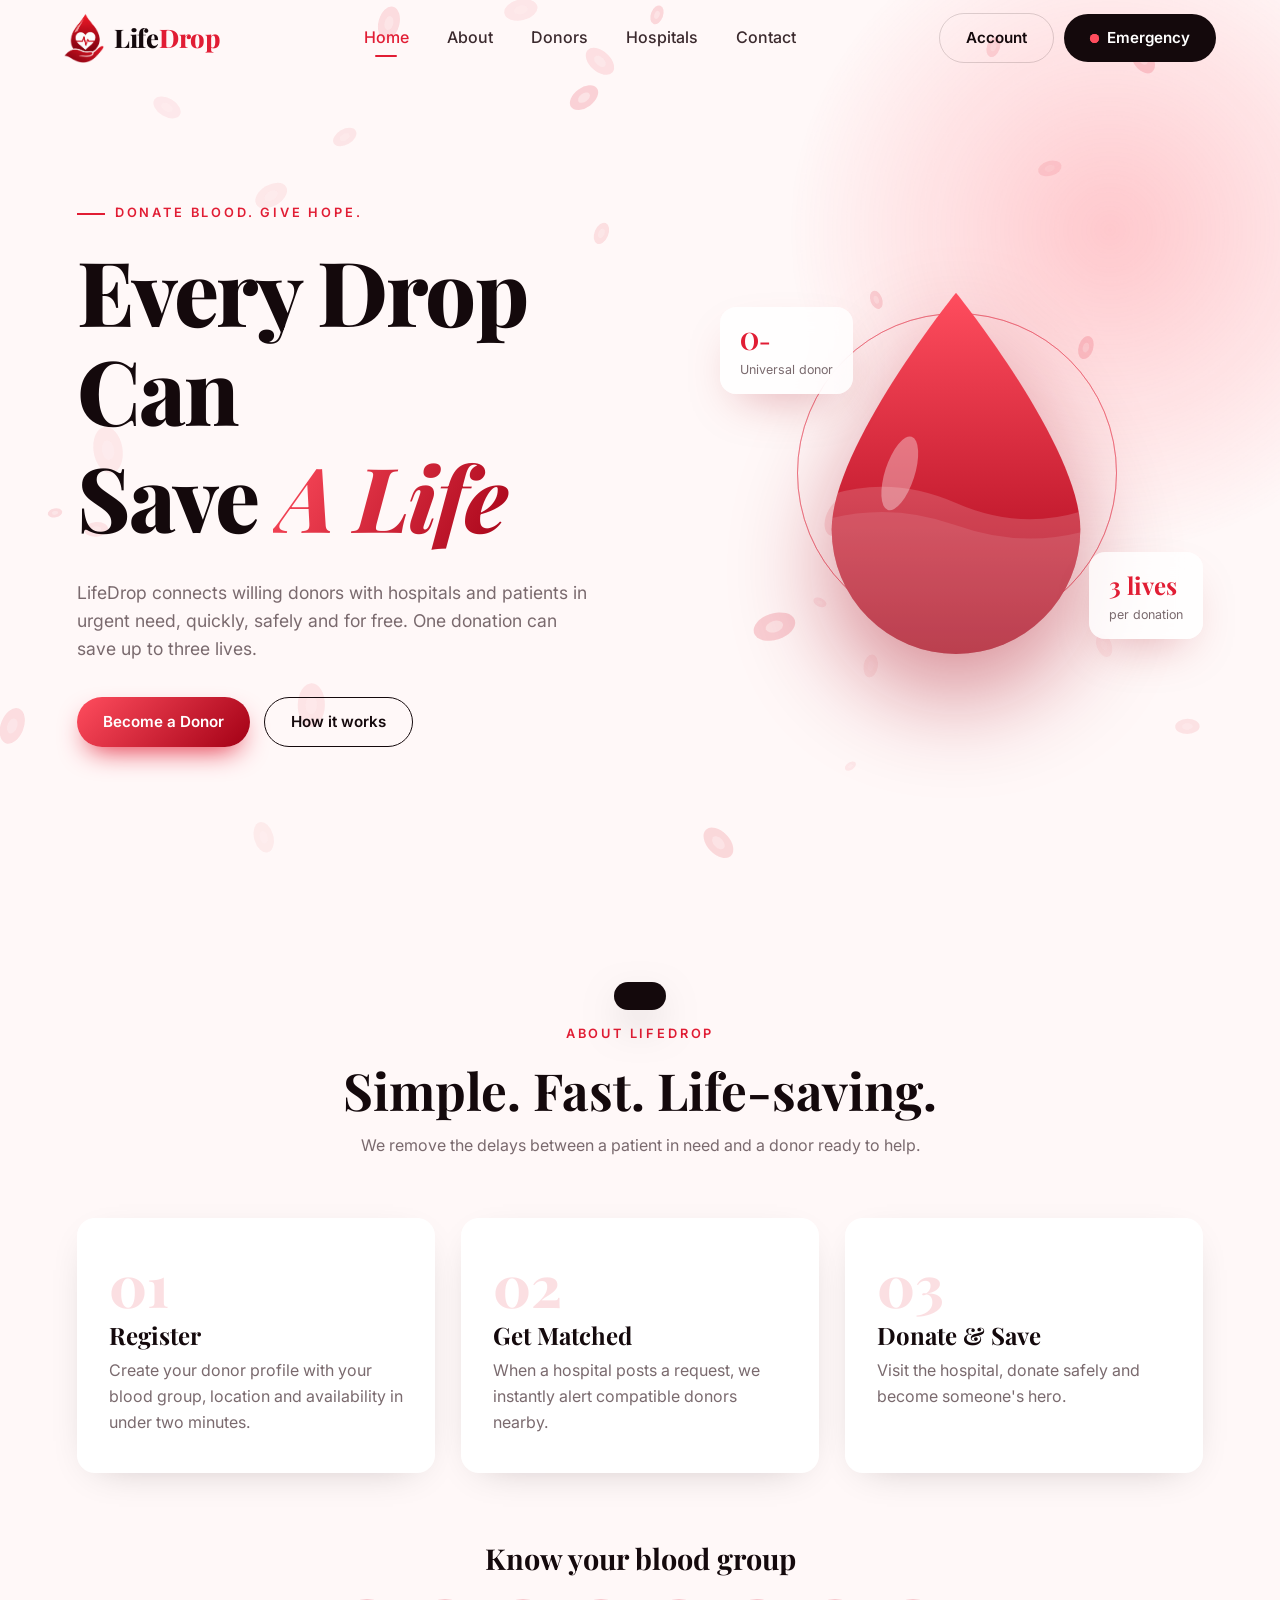
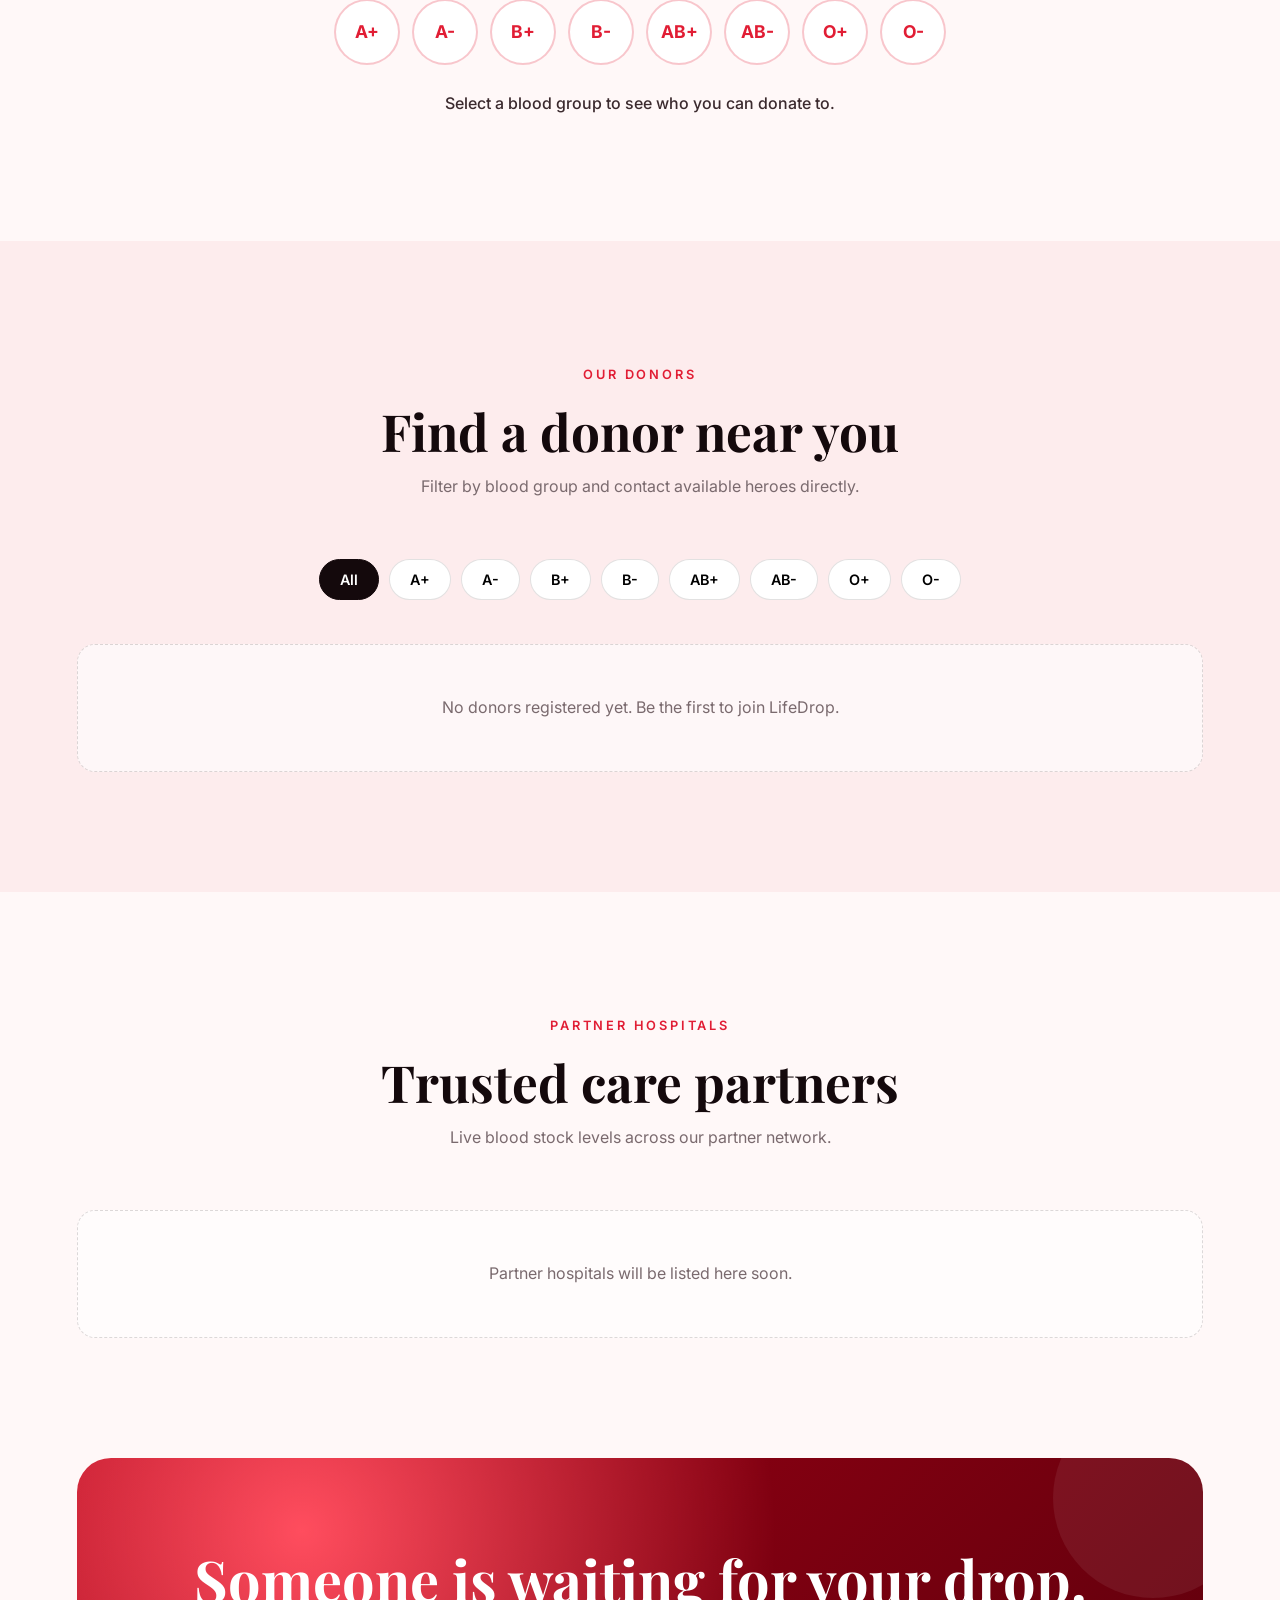
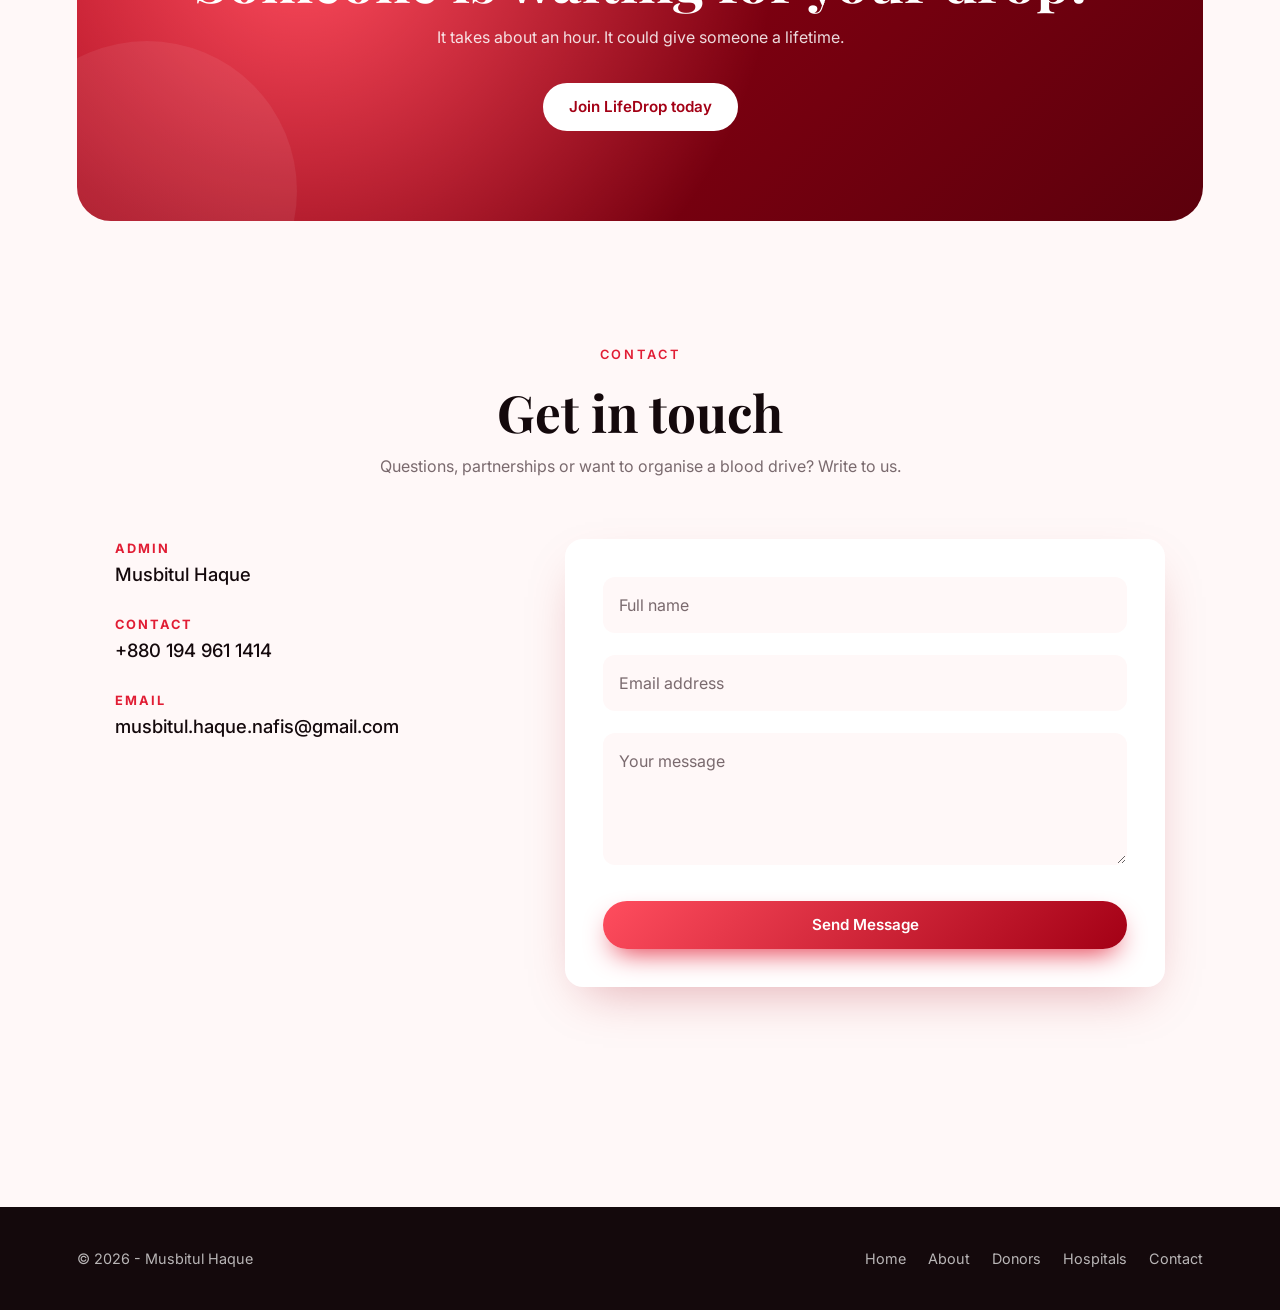
==== commit 29074a44: "Update index.html" ====
--- a/index.html
+++ b/index.html
@@ -175,7 +175,7 @@
             <section id="About" class="section">
                 <div class="section-head reveal">
                     <span class="eyebrow">About LifeDrop</span>
-                    <h2>Simple. Fast. Life-saving.</h2>
+                    <h2 id="aboutRotator" class="rotator">Simple. Fast. Life-saving.</h2>
                     <p>We remove the delays between a patient in need and a
                         donor ready to help.</p>
                 </div>
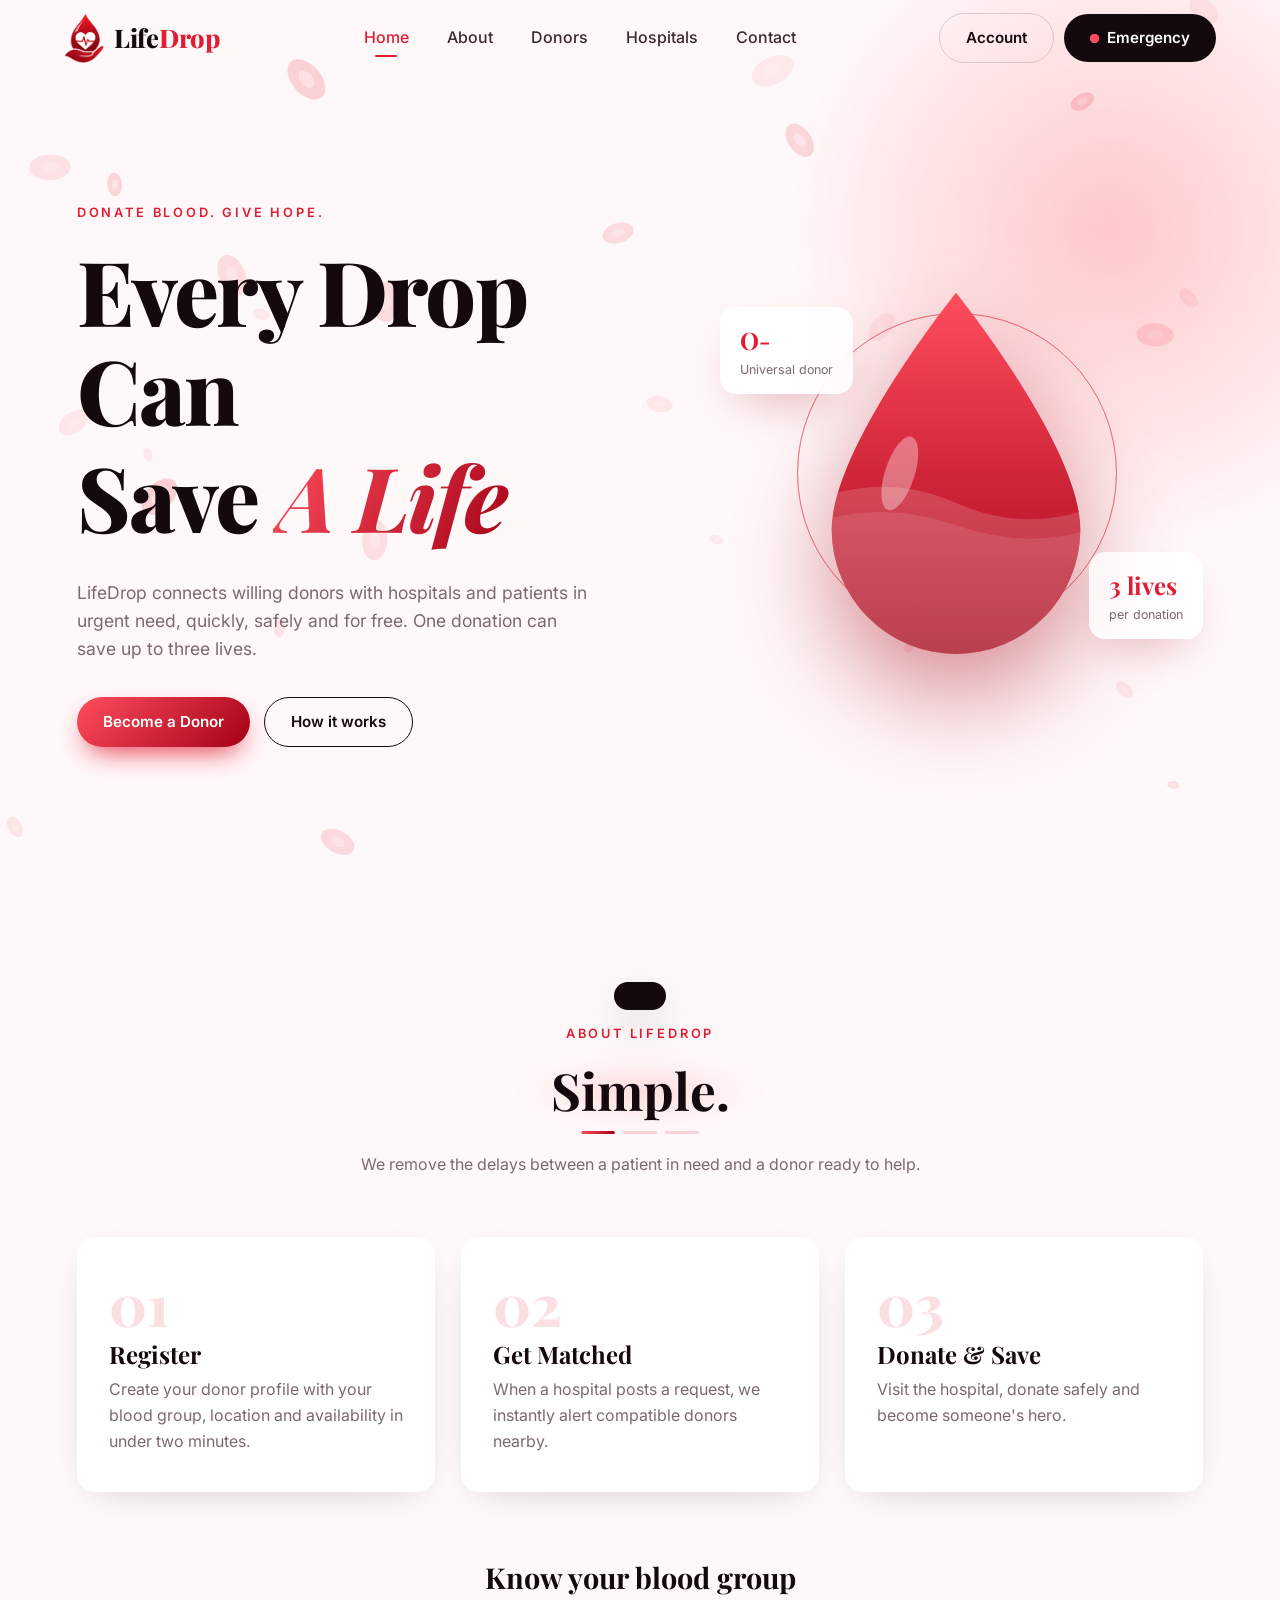
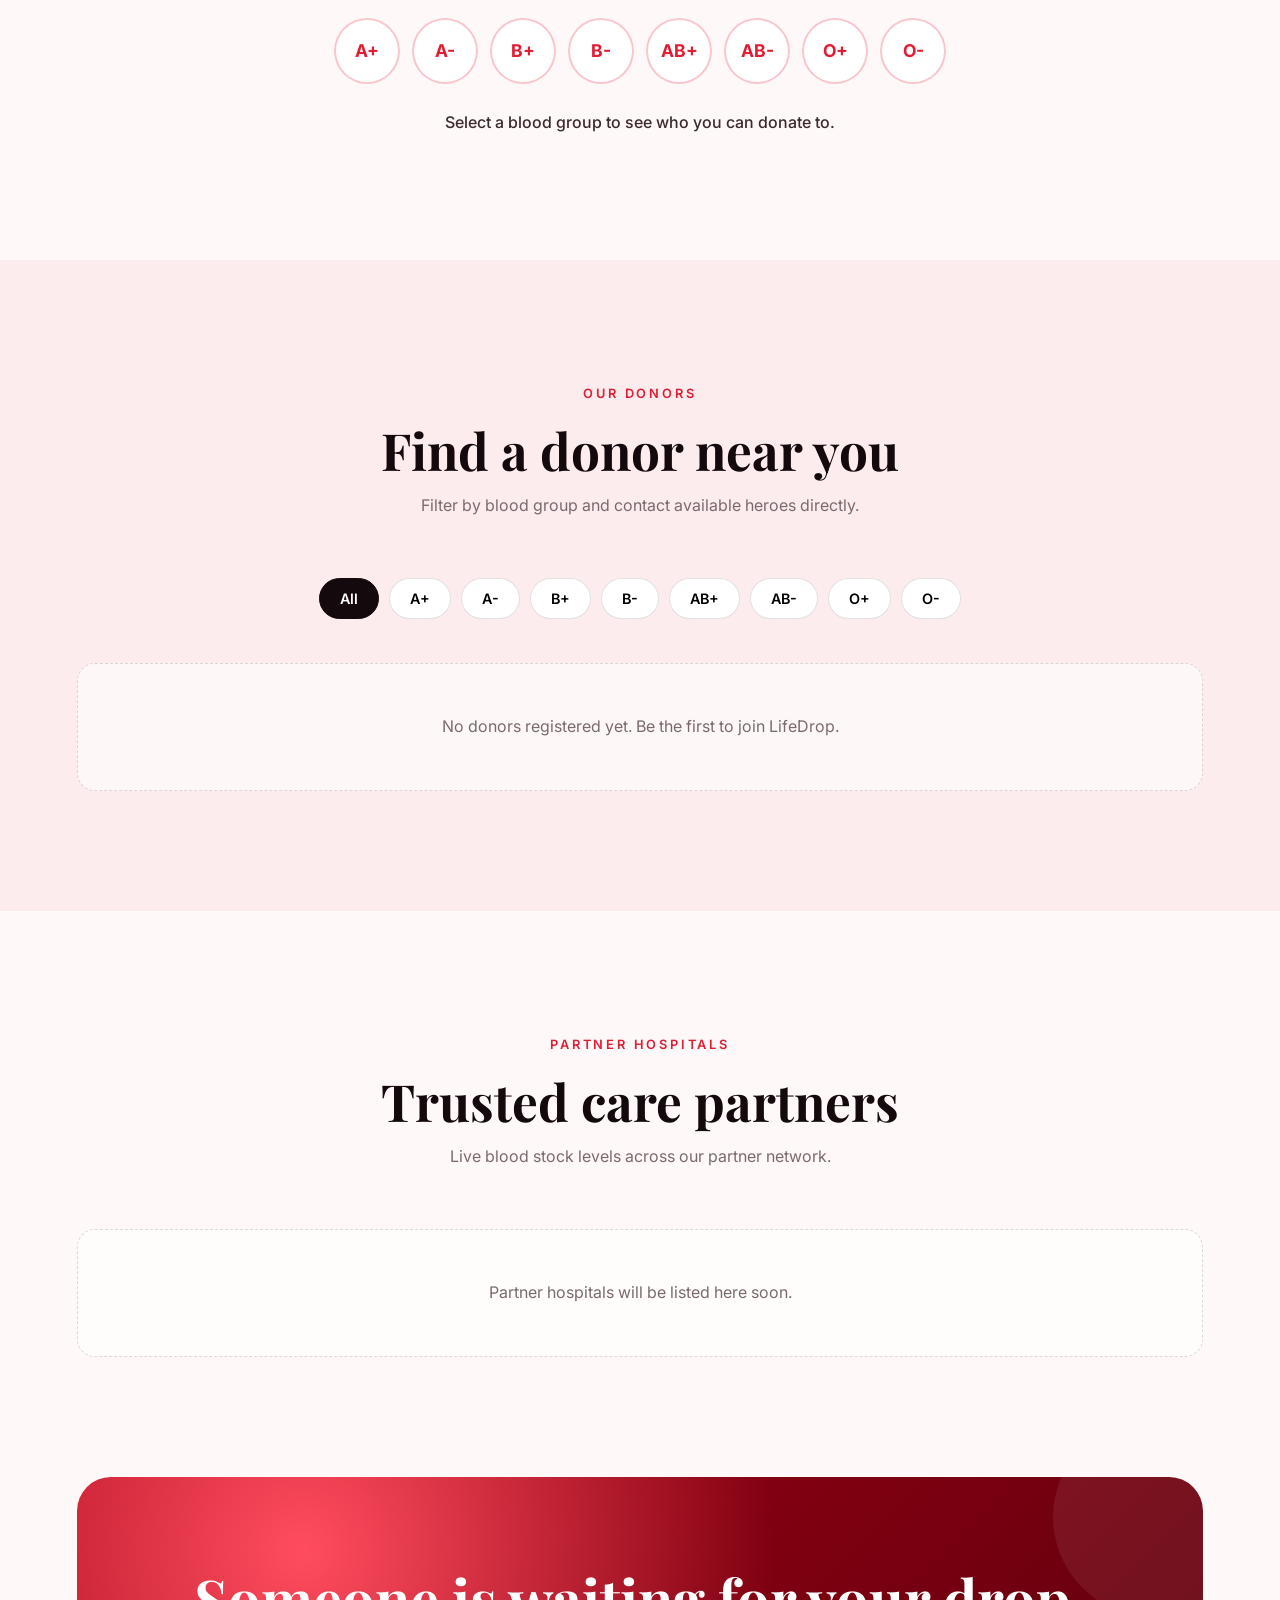
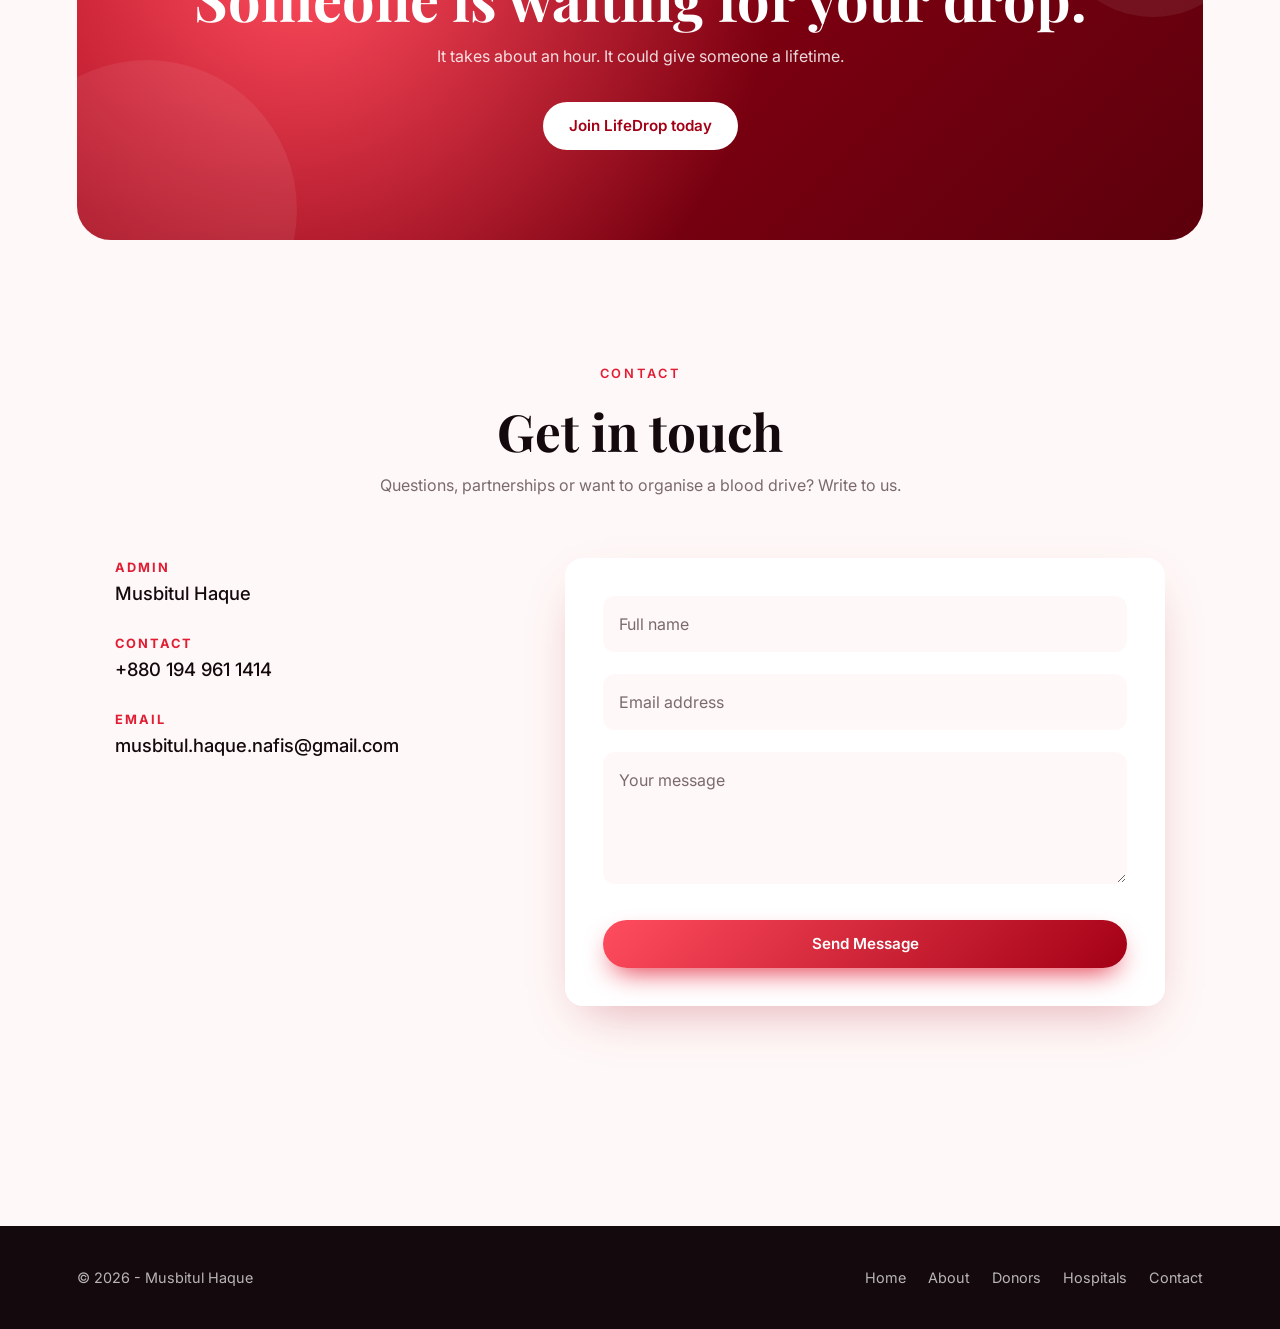
==== commit e1bae83c: "Update index.html" ====
--- a/index.html
+++ b/index.html
@@ -175,7 +175,7 @@
             <section id="About" class="section">
                 <div class="section-head reveal">
                     <span class="eyebrow">About LifeDrop</span>
-                    <h2 id="aboutRotator" class="rotator">Simple. Fast. Life-saving.</h2>
+                    <h2 id="aboutRotator" class="rotator">Simple. Super Fast. Reliable. Life-saving.</h2>
                     <p>We remove the delays between a patient in need and a
                         donor ready to help.</p>
                 </div>
--- a/css/style.css
+++ b/css/style.css
@@ -421,17 +421,7 @@
   text-transform: uppercase;
   color: var(--red);
   margin-bottom: 18px;
-  padding-left: 38px;
-  position: relative;
-}
-.eyebrow::before {
-  content: "";
-  position: absolute;
-  left: 0;
-  top: 50%;
-  width: 28px;
-  height: 2px;
-  background: var(--red);
+  position: relative;
 }
 
 .hero-title {
@@ -662,6 +652,116 @@
 }
 .section-head p {
   color: var(--muted);
+}
+
+/* rotating headline (About) */
+.rotator {
+  display: flex;
+  justify-content: center;
+}
+.rot-sr {
+  position: absolute;
+  width: 1px;
+  height: 1px;
+  overflow: hidden;
+  clip: rect(0 0 0 0);
+  white-space: nowrap;
+}
+.rot-stage {
+  position: relative;
+  display: inline-grid;
+  perspective: 900px;
+  isolation: isolate;
+}
+/* soft cinematic glow behind the words */
+.rot-stage::before {
+  content: "";
+  position: absolute;
+  inset: -30% -12%;
+  z-index: -1;
+  background: radial-gradient(closest-side, rgba(255, 77, 94, 0.18), transparent 70%);
+  filter: blur(10px);
+  animation: rotGlow 4.6s ease-in-out infinite alternate;
+  pointer-events: none;
+}
+@keyframes rotGlow {
+  from {
+    opacity: 0.45;
+    transform: scale(0.92);
+  }
+  to {
+    opacity: 1;
+    transform: scale(1.06);
+  }
+}
+.rot-word {
+  grid-area: 1 / 1;
+  justify-self: center;
+  white-space: nowrap;
+  visibility: hidden;
+}
+.rot-word:nth-child(3) {
+  color: var(--red);
+  font-style: italic;
+}
+.rot-word.is-active {
+  visibility: visible;
+}
+.rot-ch {
+  display: inline-block;
+  opacity: 0;
+  transform: translateY(0.55em) rotateX(-75deg) scale(0.96);
+  transform-origin: 50% 100%;
+  filter: blur(12px);
+  will-change: transform, opacity, filter;
+  transition:
+    transform 0.95s var(--ease),
+    opacity 0.7s ease,
+    filter 0.85s ease;
+  transition-delay: calc(var(--i) * 55ms);
+}
+.rot-word.is-active .rot-ch {
+  opacity: 1;
+  transform: none;
+  filter: blur(0);
+}
+.rot-word.is-leaving .rot-ch {
+  opacity: 0;
+  transform: translateY(-0.5em) rotateX(55deg) scale(0.98);
+  filter: blur(10px);
+  transition-duration: 0.55s, 0.45s, 0.5s;
+  transition-delay: calc(var(--i) * 22ms);
+}
+.rot-rail {
+  display: flex;
+  justify-content: center;
+  gap: 8px;
+  margin: -2px 0 18px;
+}
+.rot-rail i {
+  position: relative;
+  width: 34px;
+  height: 3px;
+  border-radius: 3px;
+  background: rgba(225, 29, 52, 0.16);
+  overflow: hidden;
+}
+.rot-rail i::after {
+  content: "";
+  position: absolute;
+  inset: 0;
+  border-radius: inherit;
+  background: linear-gradient(90deg, var(--red-light), var(--red-dark));
+  transform: scaleX(0);
+  transform-origin: left;
+}
+.rot-rail i.on::after {
+  animation: railFill var(--hold, 3s) linear forwards;
+}
+@keyframes railFill {
+  to {
+    transform: scaleX(1);
+  }
 }
 
 /* steps */
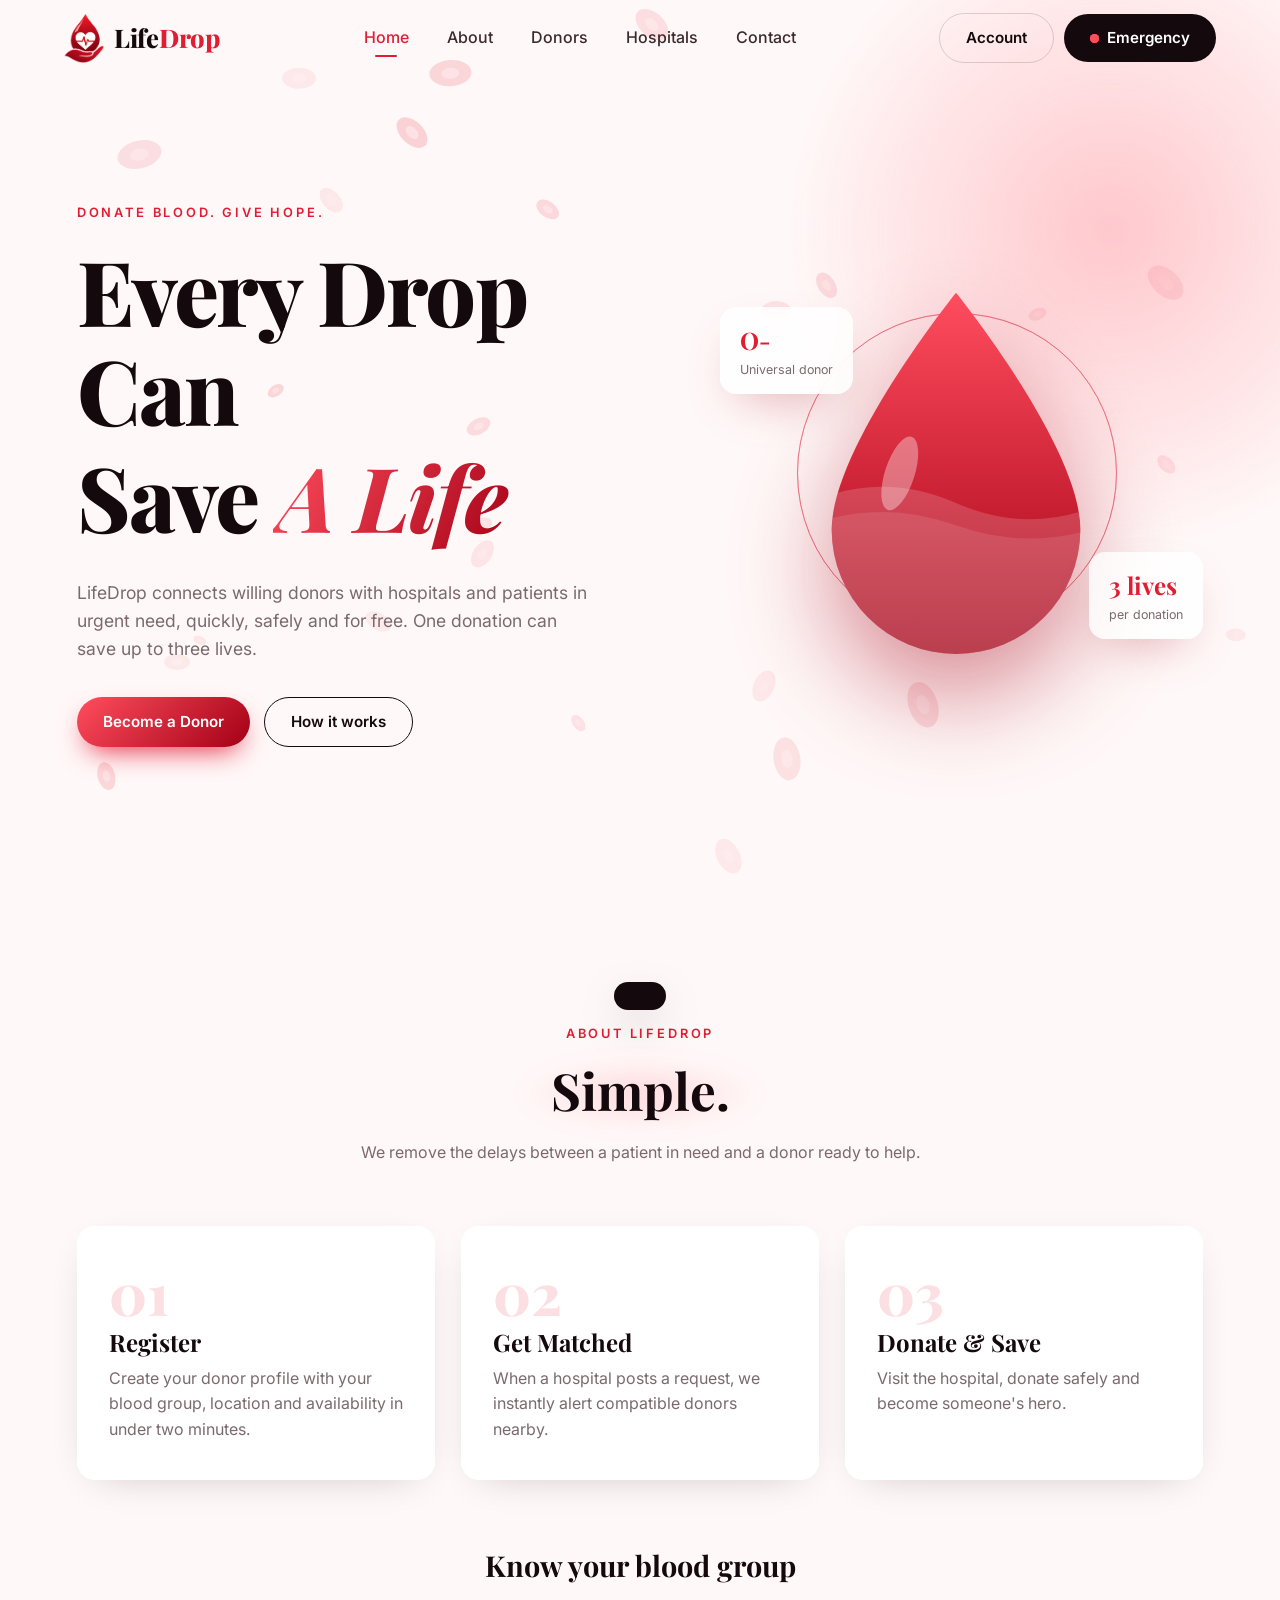
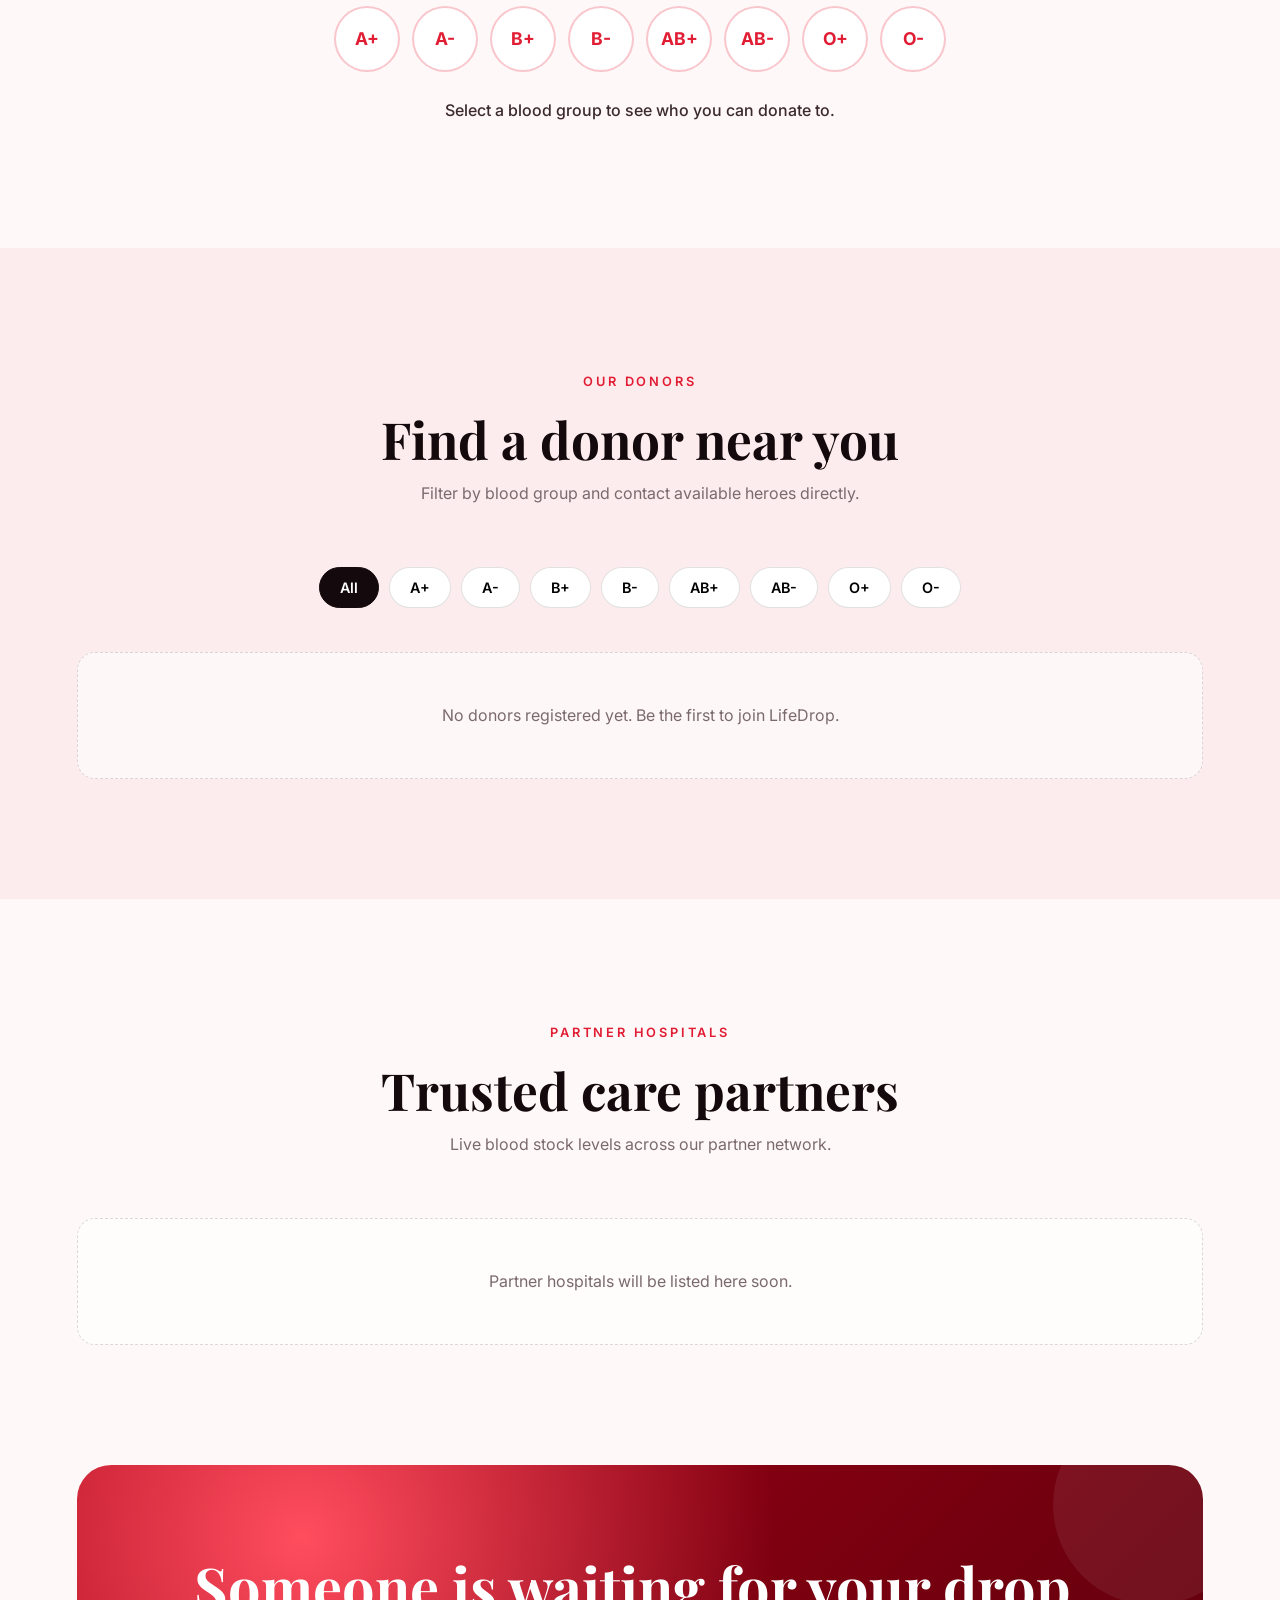
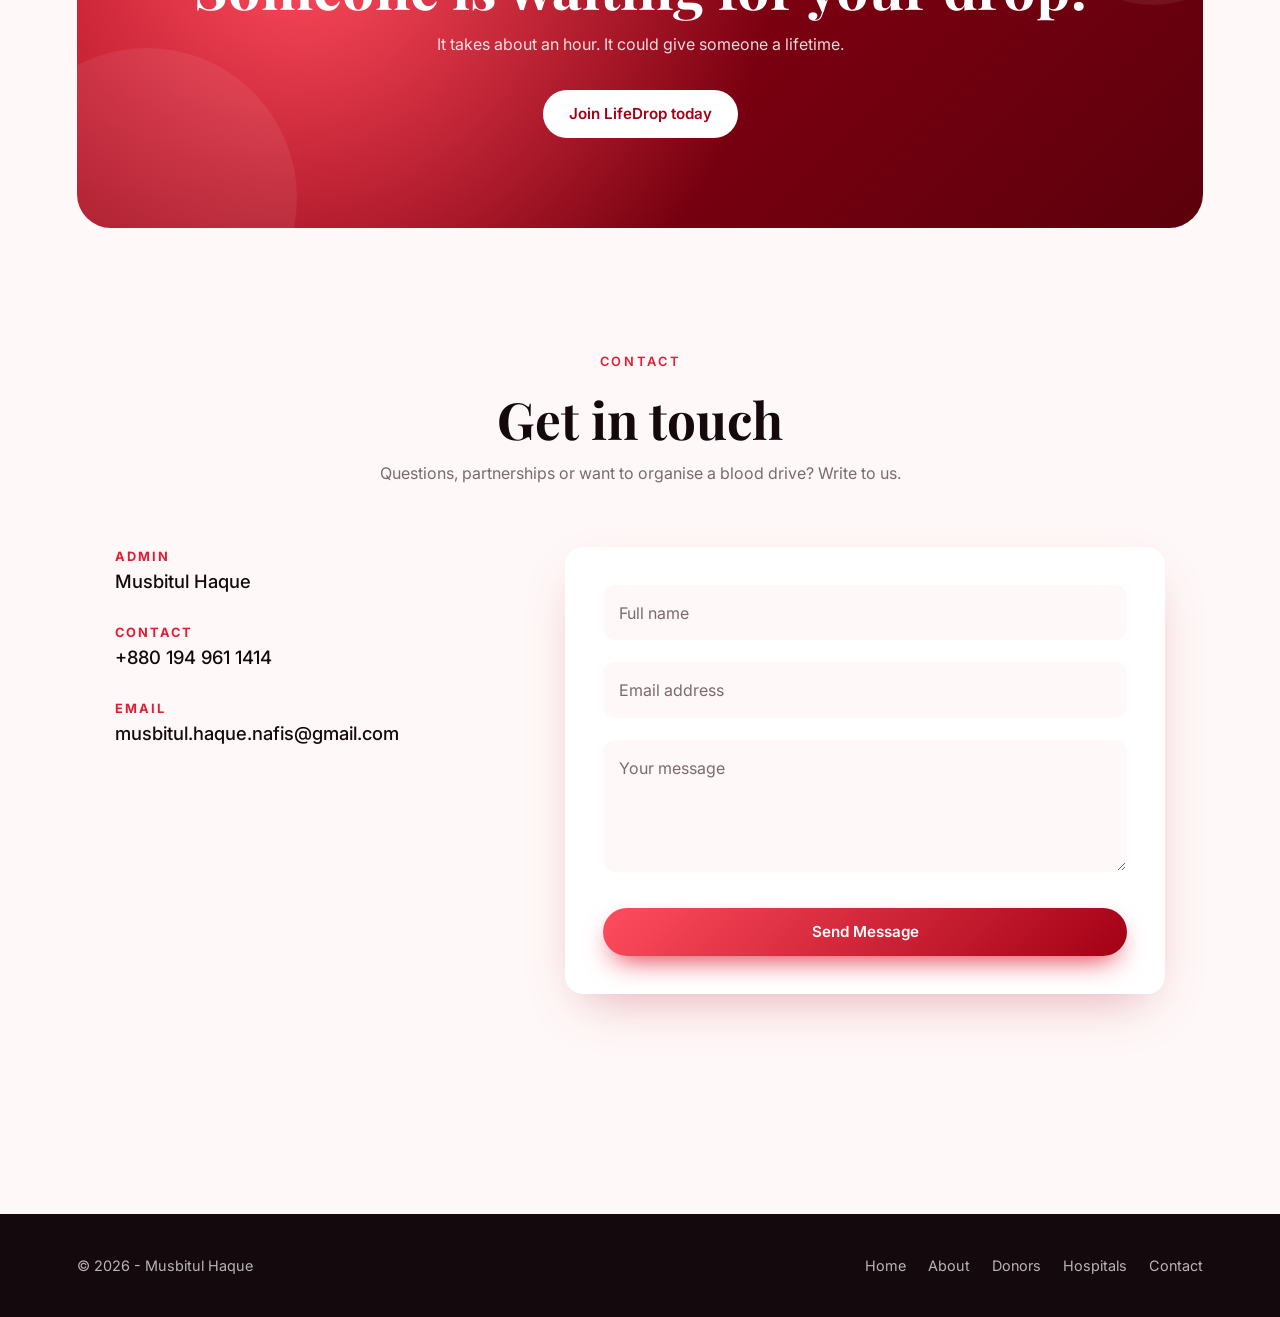
==== commit 39038071: "Update index.html" ====
--- a/index.html
+++ b/index.html
@@ -329,6 +329,22 @@
                         <label for="emHospital">Hospital / location</label>
                         <small class="error"></small>
                     </div>
+                    <fieldset class="when-group">
+                        <legend>Needed on</legend>
+                        <label class="when-opt">
+                            <input type="radio" name="emDay" value="Today" checked>
+                            <span>Today</span>
+                        </label>
+                        <label class="when-opt">
+                            <input type="radio" name="emDay" value="Tomorrow">
+                            <span>Tomorrow</span>
+                        </label>
+                    </fieldset>
+                    <div class="field">
+                        <input type="time" id="emTime" required>
+                        <label for="emTime">Time</label>
+                        <small class="error"></small>
+                    </div>
                     <div class="field">
                         <input type="tel" id="emPhone" placeholder=" " required>
                         <label for="emPhone">Contact number</label>
@@ -337,6 +353,23 @@
                     <button type="submit"
                         class="btn btn-emergency btn-block">Send Alert</button>
                 </form>
+            </div>
+        </div>
+
+
+        <!-- Emergency confirmation -->
+        <div class="modal" id="confirmModal" aria-hidden="true">
+            <div class="modal-backdrop" data-cclose></div>
+            <div class="modal-box confirm-box" role="alertdialog" aria-modal="true"
+                aria-labelledby="cfTitle" aria-describedby="cfDesc">
+                <h3 id="cfTitle">Confirm emergency alert</h3>
+                <p id="cfDesc">Please check the details below. Matching donors
+                    will be alerted immediately.</p>
+                <dl class="confirm-list" id="confirmList"></dl>
+                <div class="confirm-actions">
+                    <button type="button" class="btn btn-outline" data-cclose>Go back</button>
+                    <button type="button" class="btn btn-emergency" id="confirmSend">Confirm &amp; Send</button>
+                </div>
             </div>
         </div>
 
--- a/css/style.css
+++ b/css/style.css
@@ -700,70 +700,35 @@
   white-space: nowrap;
   visibility: hidden;
 }
-.rot-word:nth-child(3) {
-  color: var(--red);
-  font-style: italic;
-}
 .rot-word.is-active {
   visibility: visible;
 }
+.rot-tok {
+  display: inline-block;
+}
+/* each letter slides sideways inside its own small mask: short, clean travel */
 .rot-ch {
   display: inline-block;
-  opacity: 0;
-  transform: translateY(0.55em) rotateX(-75deg) scale(0.96);
-  transform-origin: 50% 100%;
-  filter: blur(12px);
-  will-change: transform, opacity, filter;
-  transition:
-    transform 0.95s var(--ease),
-    opacity 0.7s ease,
-    filter 0.85s ease;
-  transition-delay: calc(var(--i) * 55ms);
-}
-.rot-word.is-active .rot-ch {
-  opacity: 1;
-  transform: none;
-  filter: blur(0);
-}
-.rot-word.is-leaving .rot-ch {
-  opacity: 0;
-  transform: translateY(-0.5em) rotateX(55deg) scale(0.98);
-  filter: blur(10px);
-  transition-duration: 0.55s, 0.45s, 0.5s;
-  transition-delay: calc(var(--i) * 22ms);
-}
-.rot-rail {
-  display: flex;
-  justify-content: center;
-  gap: 8px;
-  margin: -2px 0 18px;
-}
-.rot-rail i {
-  position: relative;
-  width: 34px;
-  height: 3px;
-  border-radius: 3px;
-  background: rgba(225, 29, 52, 0.16);
   overflow: hidden;
-}
-.rot-rail i::after {
-  content: "";
-  position: absolute;
-  inset: 0;
-  border-radius: inherit;
-  background: linear-gradient(90deg, var(--red-light), var(--red-dark));
-  transform: scaleX(0);
-  transform-origin: left;
-}
-.rot-rail i.on::after {
-  animation: railFill var(--hold, 3s) linear forwards;
-}
-@keyframes railFill {
-  to {
-    transform: scaleX(1);
-  }
-}
-
+  padding: 0.1em 0.05em 0.24em;
+  margin: -0.1em -0.05em -0.24em;
+}
+.rot-in {
+  display: inline-block;
+  transform: translateX(130%);
+  will-change: transform;
+  transition: transform 0.85s cubic-bezier(0.16, 1, 0.3, 1);
+  transition-delay: calc(var(--i) * 45ms);
+}
+.rot-word.is-active .rot-in {
+  transform: translateX(0);
+}
+.rot-word.is-leaving .rot-in {
+  transform: translateX(-130%);
+  transition-duration: 0.5s;
+  transition-timing-function: cubic-bezier(0.7, 0, 0.84, 0);
+  transition-delay: calc(var(--i) * 24ms);
+}
 /* steps */
 .steps {
   display: grid;
